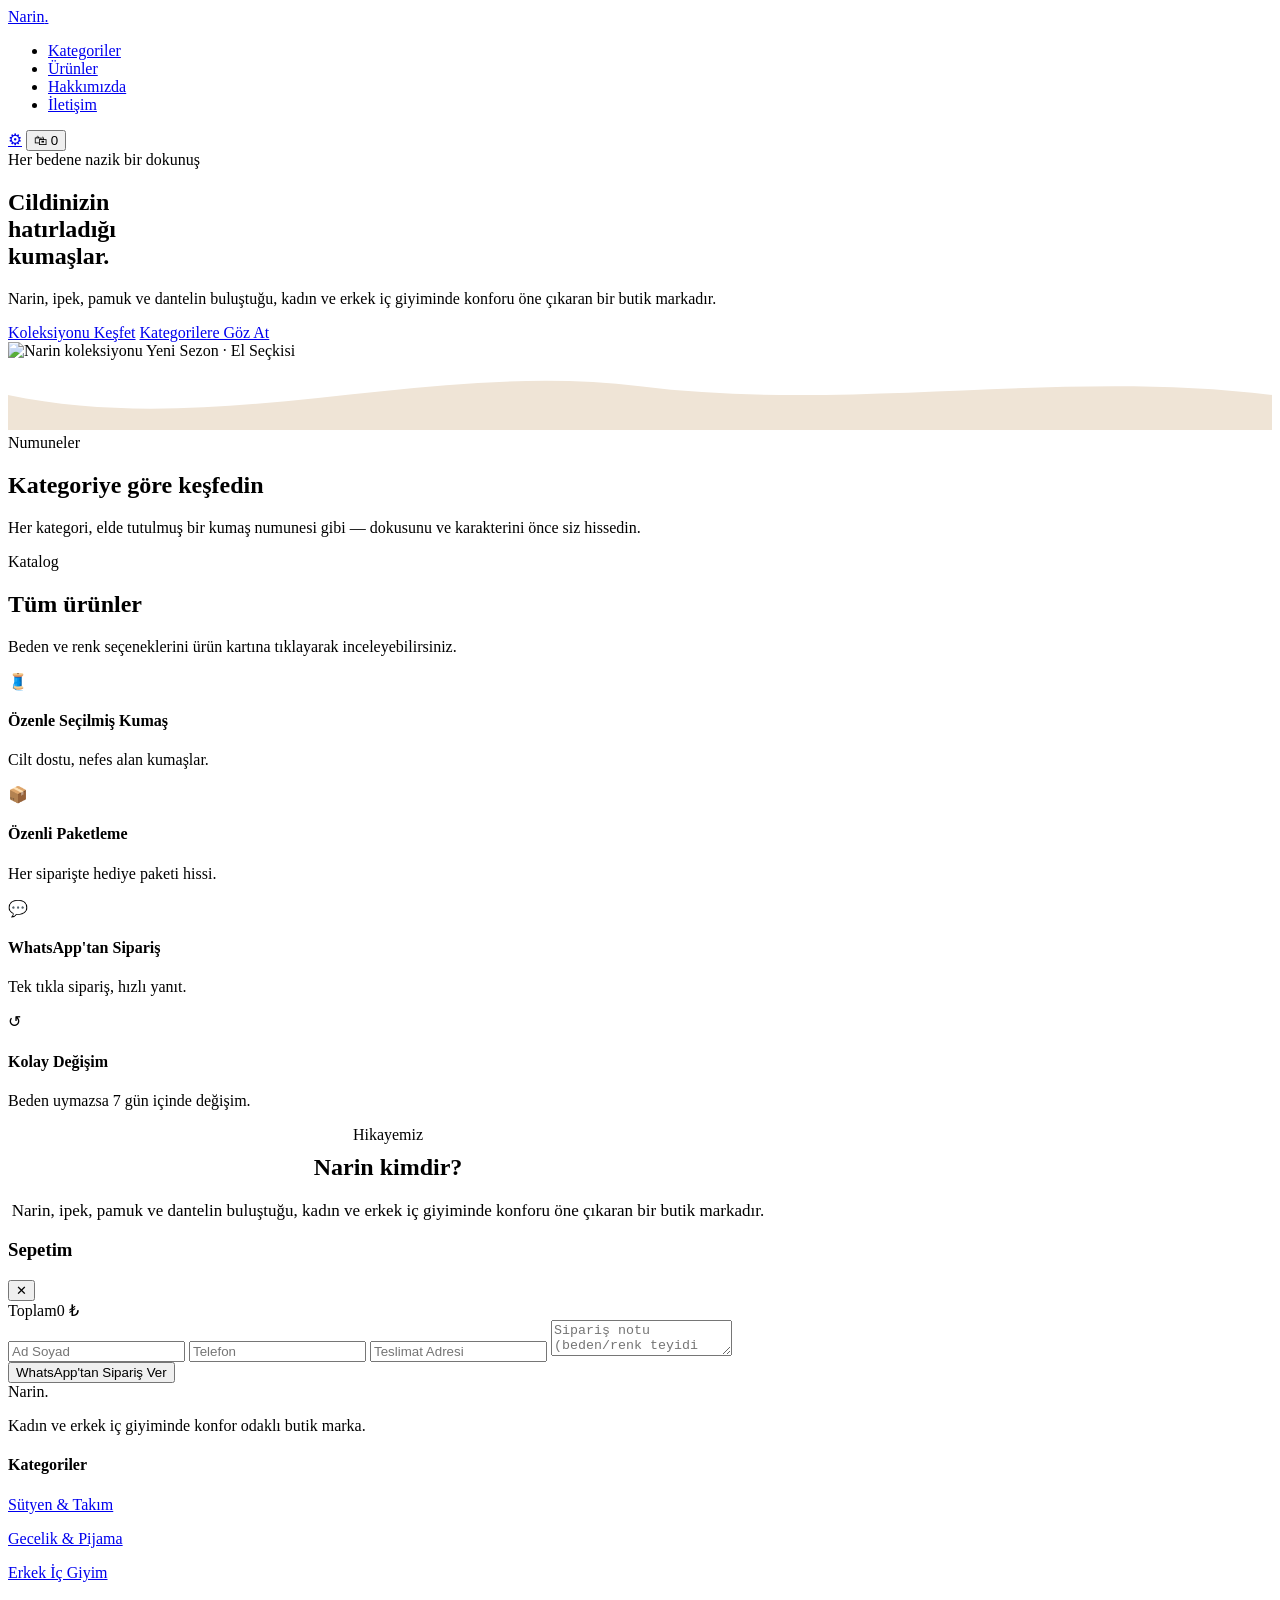
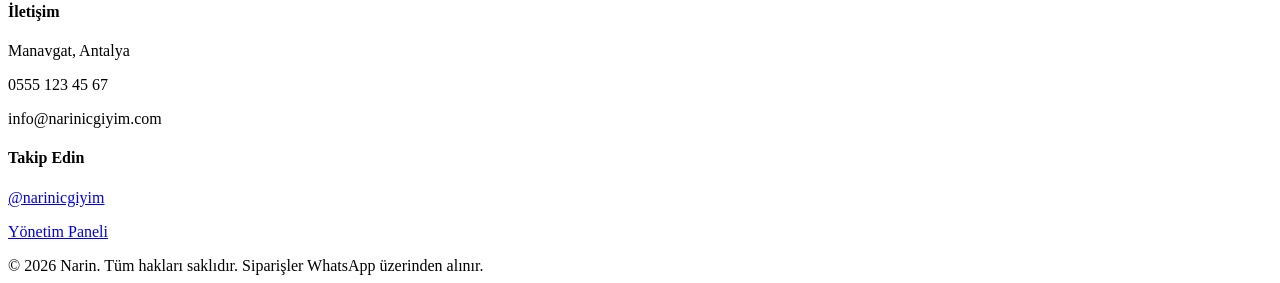
==== index.html @ f70ace19 "Add files via upload" ====
<!DOCTYPE html>
<html lang="tr">
<head>
<meta charset="UTF-8">
<meta name="viewport" content="width=device-width, initial-scale=1.0">
<title>Narin — Her bedene nazik bir dokunuş</title>
<meta name="description" content="Narin İç Giyim — sütyen, külot, gecelik, body, çorap ve erkek iç giyiminde konforu önceleyen butik marka.">
<link rel="preconnect" href="https://fonts.googleapis.com">
<link href="https://fonts.googleapis.com/css2?family=Cormorant+Garamond:wght@500;600;700&family=Jost:wght@400;500;600&display=swap" rel="stylesheet">
<link rel="stylesheet" href="assets/css/style.css">
</head>
<body>

<header class="site-header">
  <div class="inner">
    <a href="#top" class="logo">Narin<span>.</span></a>
    <nav>
      <ul class="nav-links">
        <li><a href="#kategoriler">Kategoriler</a></li>
        <li><a href="#urunler">Ürünler</a></li>
        <li><a href="#hakkimizda">Hakkımızda</a></li>
        <li><a href="#iletisim">İletişim</a></li>
      </ul>
    </nav>
    <div class="header-actions">
      <a class="icon-btn" href="admin.html" title="Yönetim Paneli" aria-label="Yönetim Paneli">⚙</a>
      <button class="icon-btn" onclick="openCart()" aria-label="Sepeti aç">
        🛍 <span class="cart-count">0</span>
      </button>
    </div>
  </div>
</header>

<main id="top">
  <!-- HERO -->
  <section class="hero">
    <div class="inner">
      <div class="hero-copy">
        <span class="eyebrow" data-brand-tagline>Her bedene nazik bir dokunuş</span>
        <h1>Cildinizin<br>hatırladığı<br>kumaşlar.</h1>
        <p data-brand-about>Narin, ipek, pamuk ve dantelin buluştuğu, kadın ve erkek iç giyiminde konforu öne çıkaran bir butik markadır.</p>
        <div class="hero-actions">
          <a href="#urunler" class="btn btn-primary">Koleksiyonu Keşfet</a>
          <a href="#kategoriler" class="btn btn-outline">Kategorilere Göz At</a>
        </div>
      </div>
      <div class="hero-figure">
        <img id="heroImage" src="" alt="Narin koleksiyonu">
        <span class="hero-tag">Yeni Sezon · El Seçkisi</span>
      </div>
    </div>
    <svg class="drape-divider" viewBox="0 0 1440 80" preserveAspectRatio="none">
      <path d="M0,40 C240,90 480,0 720,30 C960,60 1200,10 1440,40 L1440,80 L0,80 Z" fill="#EFE4D6"></path>
    </svg>
  </section>

  <!-- KATEGORİLER -->
  <section class="section" id="kategoriler" style="padding-top:0;">
    <div class="container">
      <div class="section-head">
        <span class="eyebrow">Numuneler</span>
        <h2>Kategoriye göre keşfedin</h2>
        <p>Her kategori, elde tutulmuş bir kumaş numunesi gibi — dokusunu ve karakterini önce siz hissedin.</p>
      </div>
      <div class="swatch-grid" id="categoryGrid"></div>
    </div>
  </section>

  <!-- ÜRÜNLER -->
  <section class="section" id="urunler" style="background:var(--cream-soft);">
    <div class="container">
      <div class="section-head">
        <span class="eyebrow">Katalog</span>
        <h2>Tüm ürünler</h2>
        <p>Beden ve renk seçeneklerini ürün kartına tıklayarak inceleyebilirsiniz.</p>
      </div>
      <div class="filter-bar" id="filterBar"></div>
      <div class="product-grid" id="productGrid"></div>
    </div>
  </section>

  <!-- ÖZELLİKLER -->
  <section class="section">
    <div class="container">
      <div class="feature-strip">
        <div class="feature-item"><div class="ico">🧵</div><h4>Özenle Seçilmiş Kumaş</h4><p>Cilt dostu, nefes alan kumaşlar.</p></div>
        <div class="feature-item"><div class="ico">📦</div><h4>Özenli Paketleme</h4><p>Her siparişte hediye paketi hissi.</p></div>
        <div class="feature-item"><div class="ico">💬</div><h4>WhatsApp'tan Sipariş</h4><p>Tek tıkla sipariş, hızlı yanıt.</p></div>
        <div class="feature-item"><div class="ico">↺</div><h4>Kolay Değişim</h4><p>Beden uymazsa 7 gün içinde değişim.</p></div>
      </div>
    </div>
  </section>

  <!-- HAKKIMIZDA -->
  <section class="section" id="hakkimizda">
    <div class="container" style="max-width:760px; text-align:center;">
      <span class="eyebrow">Hikayemiz</span>
      <h2 style="margin-top:10px;">Narin kimdir?</h2>
      <p style="margin-top:18px; font-size:17px;" data-brand-about>Narin, ipek, pamuk ve dantelin buluştuğu, kadın ve erkek iç giyiminde konforu öne çıkaran bir butik markadır.</p>
    </div>
  </section>
</main>

<!-- ÜRÜN DETAY MODALI -->
<div class="modal-overlay" id="modalOverlay">
  <div class="modal-box" id="modalBox"></div>
</div>

<!-- SEPET ÇEKMECESİ -->
<div class="overlay-dim" id="overlayDim"></div>
<aside class="cart-drawer" id="cartDrawer">
  <div class="cart-header">
    <h3>Sepetim</h3>
    <button class="modal-close" onclick="closeCart()">✕</button>
  </div>
  <div class="cart-items" id="cartItems"></div>
  <div class="cart-footer">
    <div class="cart-total-row"><span>Toplam</span><span id="cartTotal">0 ₺</span></div>
    <div class="checkout-form">
      <input type="text" id="custName" placeholder="Ad Soyad">
      <input type="tel" id="custPhone" placeholder="Telefon">
      <input type="text" id="custAddress" placeholder="Teslimat Adresi">
      <textarea id="custNote" placeholder="Sipariş notu (beden/renk teyidi vb.) — opsiyonel"></textarea>
    </div>
    <button class="btn btn-gold btn-block" onclick="sendOrderToWhatsapp()">WhatsApp'tan Sipariş Ver</button>
  </div>
</aside>

<footer class="site-footer" id="iletisim">
  <div class="container">
    <div class="footer-grid">
      <div>
        <div class="logo" style="color:var(--white); margin-bottom:14px;">Narin<span>.</span></div>
        <p data-brand-about>Kadın ve erkek iç giyiminde konfor odaklı butik marka.</p>
      </div>
      <div>
        <h4>Kategoriler</h4>
        <p><a href="#urunler">Sütyen &amp; Takım</a></p>
        <p><a href="#urunler">Gecelik &amp; Pijama</a></p>
        <p><a href="#urunler">Erkek İç Giyim</a></p>
      </div>
      <div>
        <h4>İletişim</h4>
        <p data-brand-address>Manavgat, Antalya</p>
        <p data-brand-phone>0555 123 45 67</p>
        <p data-brand-email>info@narinicgiyim.com</p>
      </div>
      <div>
        <h4>Takip Edin</h4>
        <p><a href="#" data-brand-instagram>@narinicgiyim</a></p>
        <p><a href="admin.html">Yönetim Paneli</a></p>
      </div>
    </div>
    <div class="footer-bottom">
      <span>© 2026 Narin. Tüm hakları saklıdır.</span>
      <span>Siparişler WhatsApp üzerinden alınır.</span>
    </div>
  </div>
</footer>

<div class="toast" id="toast"></div>

<script src="assets/js/data.js"></script>
<script src="assets/js/app.js"></script>
</body>
</html>
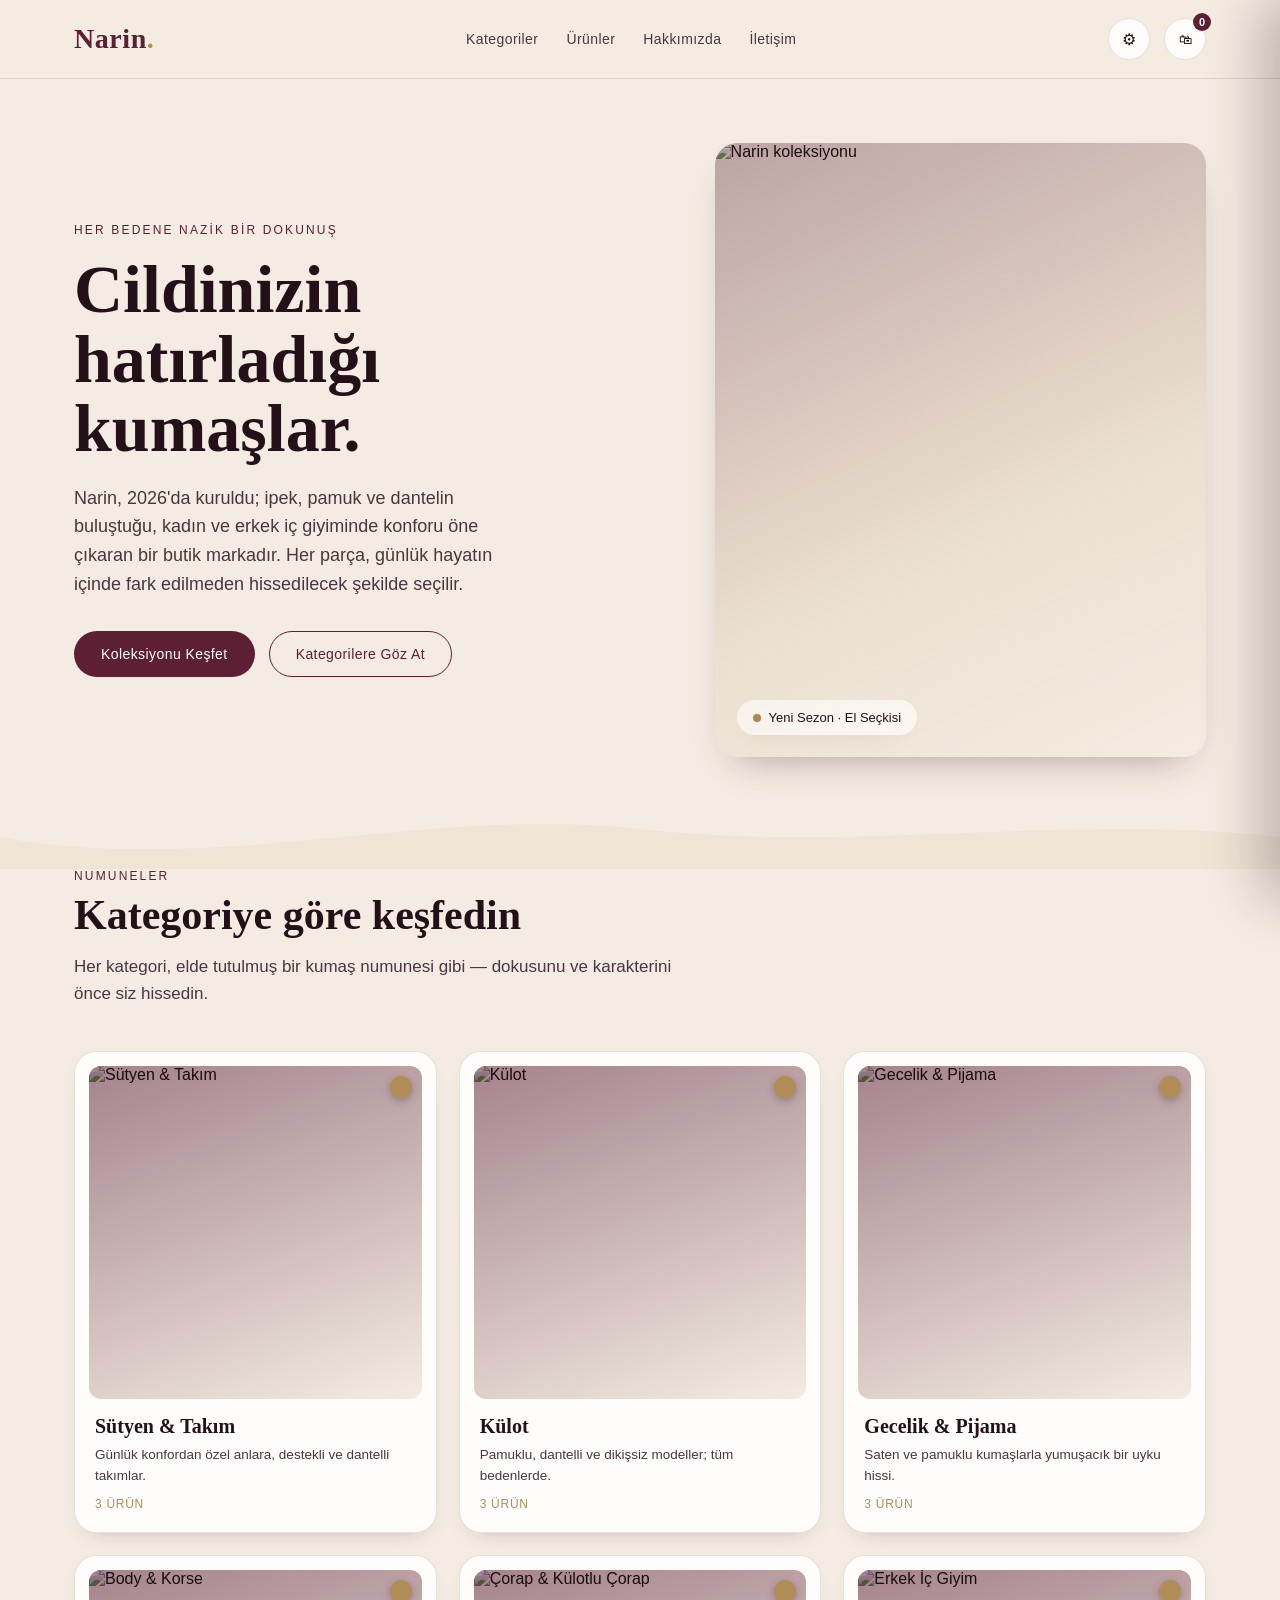
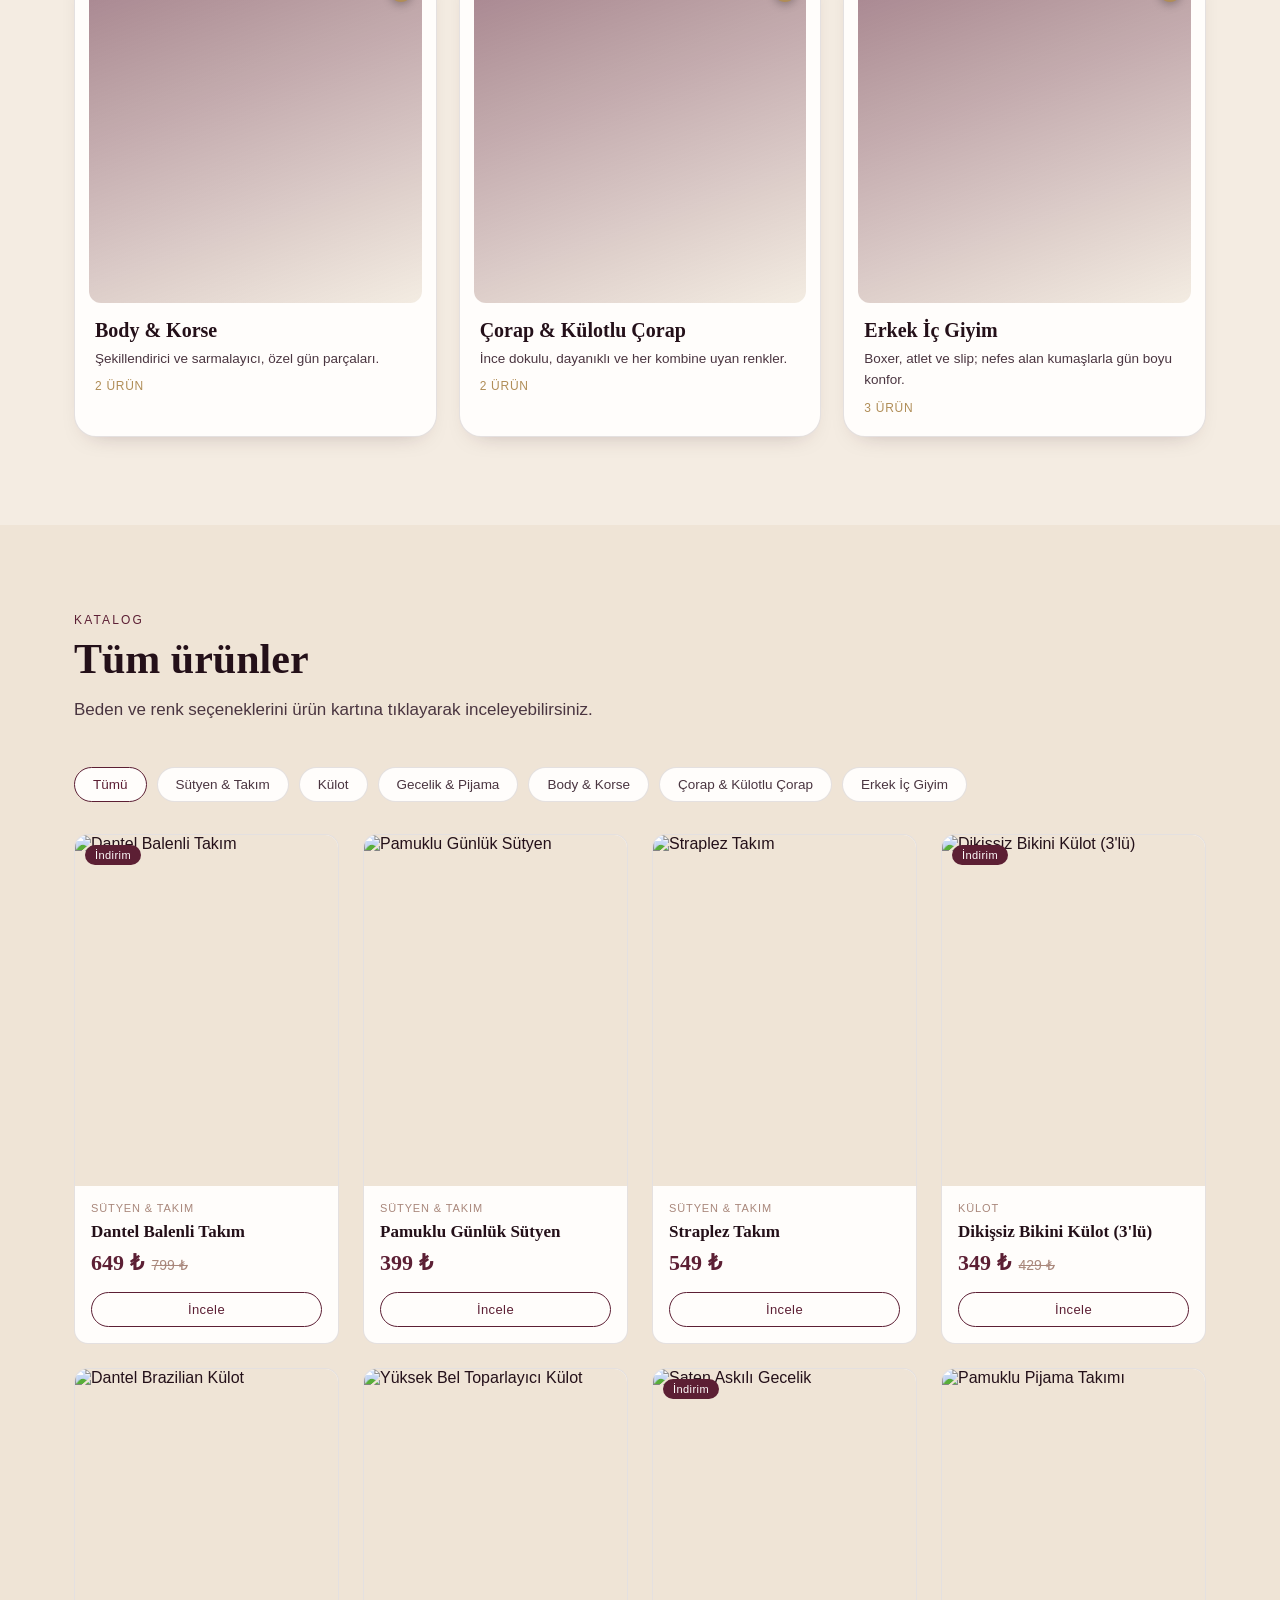
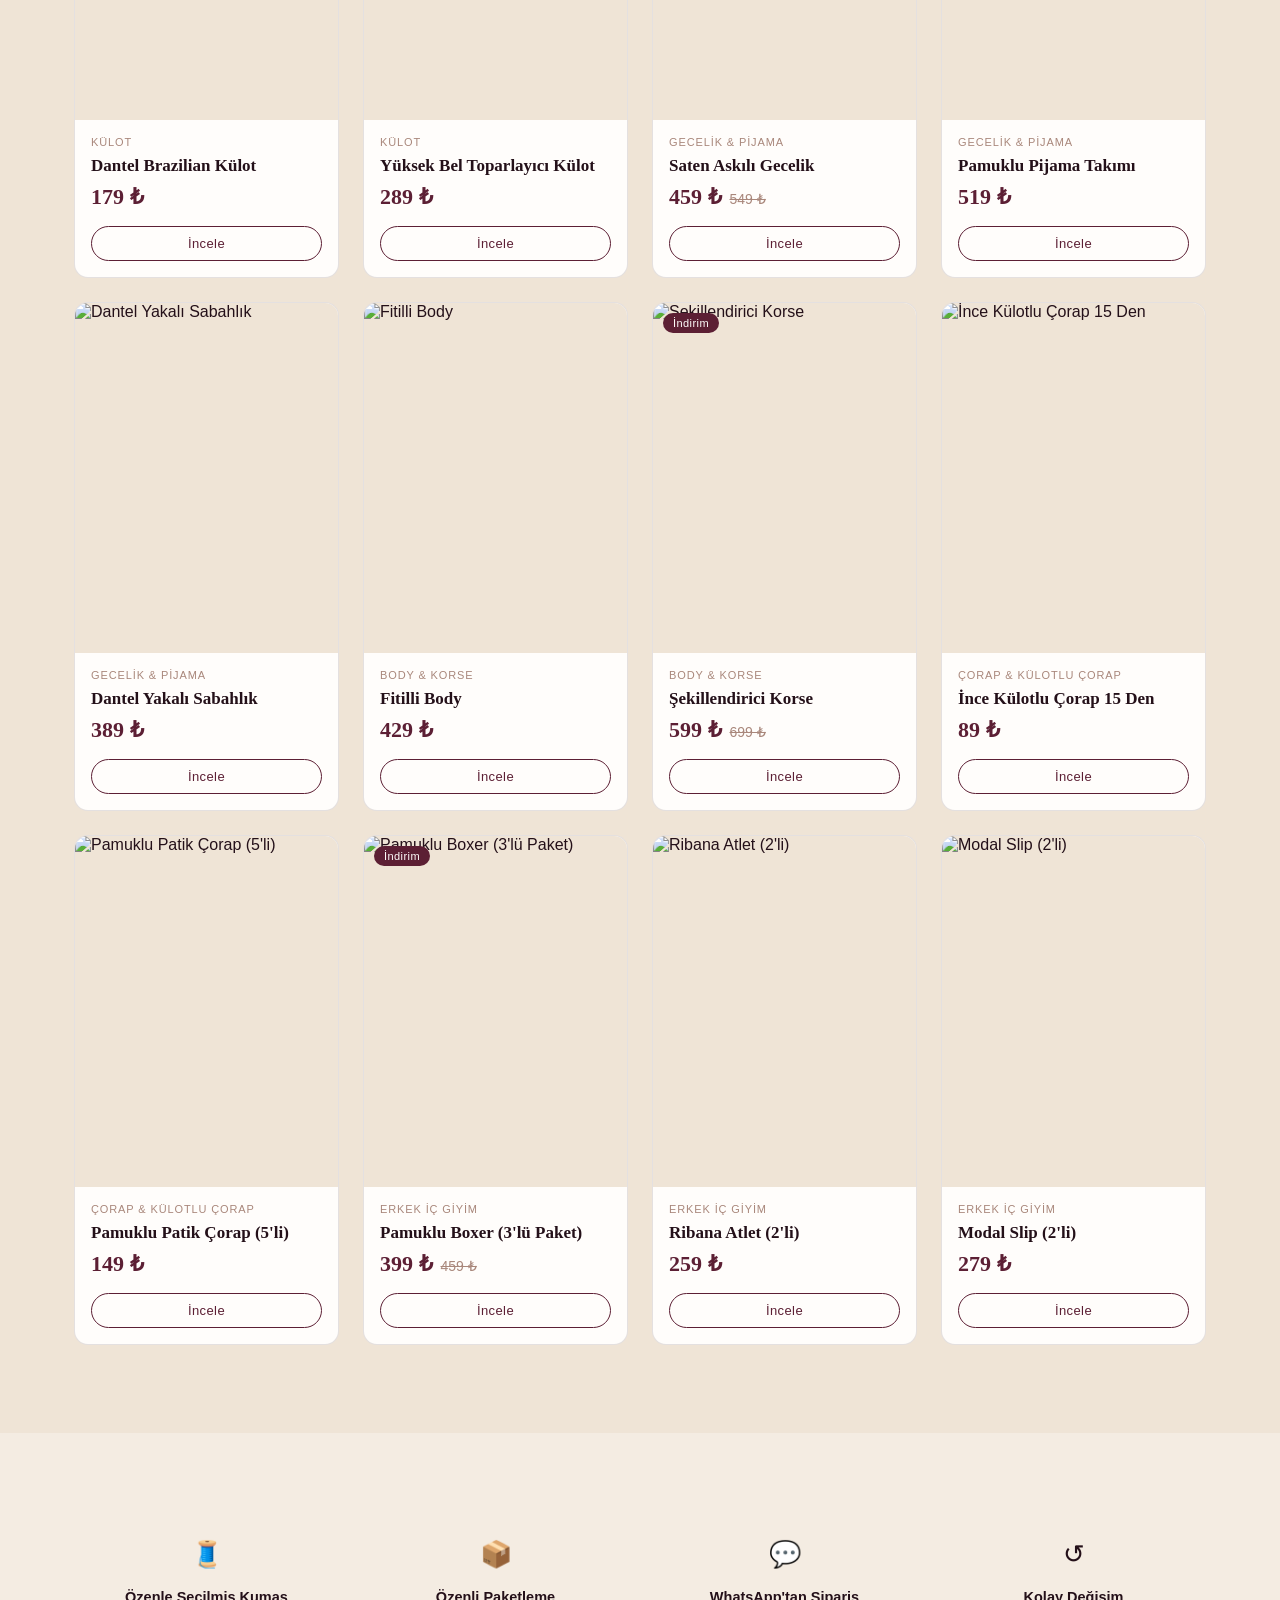
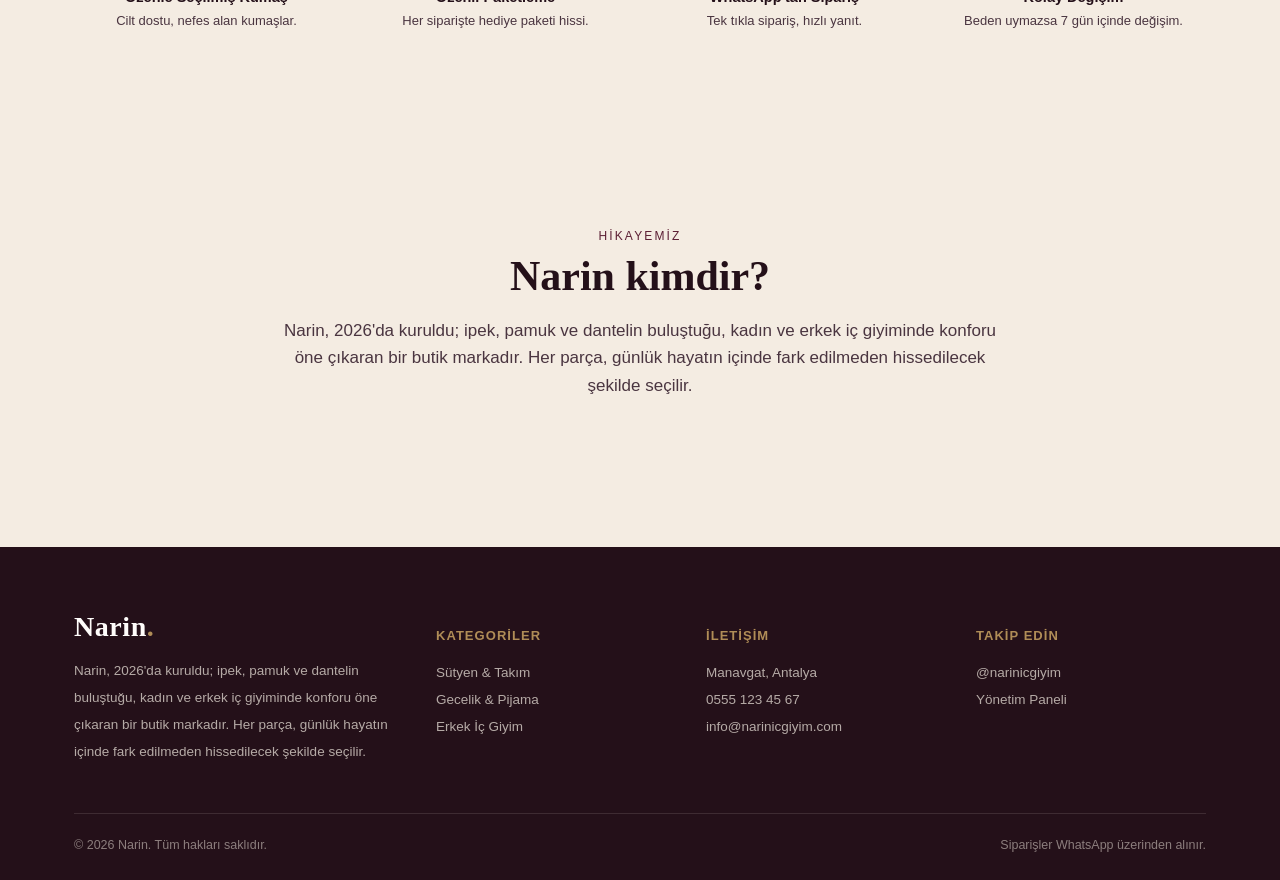
==== commit 1168d0dd: "Add files via upload" ====
--- a/index.html
+++ b/index.html
@@ -7,7 +7,369 @@
 <meta name="description" content="Narin İç Giyim — sütyen, külot, gecelik, body, çorap ve erkek iç giyiminde konforu önceleyen butik marka.">
 <link rel="preconnect" href="https://fonts.googleapis.com">
 <link href="https://fonts.googleapis.com/css2?family=Cormorant+Garamond:wght@500;600;700&family=Jost:wght@400;500;600&display=swap" rel="stylesheet">
-<link rel="stylesheet" href="assets/css/style.css">
+<style>
+/* =========================================================
+   NARİN — Tasarım Sistemi
+   Palet: derin bordo, ekru, dut/mürdüm, mat altın, mürekkep siyahı
+   Tipografi: Cormorant Garamond (başlık) + Jost (gövde/etiket)
+   İmza öğe: "kumaş numunesi" kategori kartları + dalgalı kumaş ayırıcılar
+   ========================================================= */
+
+:root {
+  --wine: #5C1F34;
+  --wine-deep: #3A1322;
+  --plum: #6B3654;
+  --cream: #F4ECE2;
+  --cream-soft: #EFE4D6;
+  --taupe: #A9877B;
+  --gold: #B08D57;
+  --ink: #241019;
+  --ink-soft: #4A3540;
+  --line: rgba(36, 16, 25, 0.12);
+  --white: #FFFDFB;
+
+  --font-display: "Cormorant Garamond", serif;
+  --font-body: "Jost", sans-serif;
+
+  --radius-lg: 22px;
+  --radius-md: 14px;
+  --shadow-soft: 0 18px 40px -22px rgba(58, 19, 34, 0.45);
+  --shadow-card: 0 10px 24px -16px rgba(58, 19, 34, 0.35);
+}
+
+* { box-sizing: border-box; }
+html { scroll-behavior: smooth; }
+body {
+  margin: 0;
+  background: var(--cream);
+  color: var(--ink);
+  font-family: var(--font-body);
+  -webkit-font-smoothing: antialiased;
+}
+img { max-width: 100%; display: block; }
+a { color: inherit; text-decoration: none; }
+button { font-family: inherit; cursor: pointer; }
+::selection { background: var(--gold); color: var(--white); }
+
+@media (prefers-reduced-motion: reduce) {
+  * { animation-duration: 0.001ms !important; transition-duration: 0.001ms !important; }
+}
+
+.eyebrow {
+  font-family: var(--font-body);
+  text-transform: uppercase;
+  letter-spacing: 0.18em;
+  font-size: 12px;
+  color: var(--wine);
+  font-weight: 500;
+}
+h1, h2, h3 { font-family: var(--font-display); font-weight: 600; margin: 0; color: var(--ink); }
+h1 { font-size: clamp(38px, 6vw, 68px); line-height: 1.02; }
+h2 { font-size: clamp(28px, 4vw, 42px); line-height: 1.08; }
+h3 { font-size: 22px; }
+p { line-height: 1.6; color: var(--ink-soft); margin: 0; }
+
+.container { max-width: 1180px; margin: 0 auto; padding: 0 24px; }
+.section { padding: 88px 0; }
+.section-head { max-width: 620px; margin-bottom: 44px; }
+.section-head .eyebrow { display: block; margin-bottom: 10px; }
+.section-head p { margin-top: 14px; font-size: 17px; }
+
+/* ---------- Header ---------- */
+.site-header {
+  position: sticky; top: 0; z-index: 40;
+  background: rgba(244, 236, 226, 0.9);
+  backdrop-filter: blur(10px);
+  border-bottom: 1px solid var(--line);
+}
+.site-header .inner {
+  display: flex; align-items: center; justify-content: space-between;
+  padding: 18px 24px; max-width: 1180px; margin: 0 auto;
+}
+.logo { font-family: var(--font-display); font-size: 28px; font-weight: 700; color: var(--wine); letter-spacing: 0.02em; }
+.logo span { color: var(--gold); }
+.nav-links { display: flex; gap: 28px; list-style: none; margin: 0; padding: 0; }
+.nav-links a { font-size: 14px; letter-spacing: 0.03em; color: var(--ink-soft); transition: color .2s; }
+.nav-links a:hover { color: var(--wine); }
+.header-actions { display: flex; align-items: center; gap: 14px; }
+.icon-btn {
+  border: 1px solid var(--line); background: var(--white); border-radius: 999px;
+  width: 42px; height: 42px; display: flex; align-items: center; justify-content: center;
+  position: relative; transition: border-color .2s, transform .2s;
+}
+.icon-btn:hover { border-color: var(--wine); transform: translateY(-1px); }
+.cart-count {
+  position: absolute; top: -6px; right: -6px; background: var(--wine); color: var(--white);
+  font-size: 11px; min-width: 18px; height: 18px; border-radius: 999px;
+  display: flex; align-items: center; justify-content: center; font-family: var(--font-body); font-weight: 600;
+}
+.menu-toggle { display: none; }
+
+/* ---------- Hero ---------- */
+.hero {
+  position: relative; overflow: hidden;
+  padding: 64px 0 0;
+}
+.hero .inner {
+  max-width: 1180px; margin: 0 auto; padding: 0 24px;
+  display: grid; grid-template-columns: 1.1fr 0.9fr; gap: 40px; align-items: center;
+}
+.hero-copy .eyebrow { margin-bottom: 18px; display:block; }
+.hero-copy p { margin-top: 20px; font-size: 18px; max-width: 460px; }
+.hero-actions { display: flex; gap: 14px; margin-top: 32px; flex-wrap: wrap; }
+.hero-figure {
+  position: relative; border-radius: var(--radius-lg); overflow: hidden;
+  aspect-ratio: 4/5; box-shadow: var(--shadow-soft);
+}
+.hero-figure img {
+  width: 100%; height: 100%; object-fit: cover;
+  filter: grayscale(0.35) sepia(0.18) saturate(1.3);
+}
+.hero-figure::after {
+  content: ""; position: absolute; inset: 0;
+  background: linear-gradient(155deg, rgba(92,31,52,0.35), rgba(176,141,87,0.12) 60%, transparent);
+  mix-blend-mode: multiply;
+}
+.hero-tag {
+  position: absolute; left: 22px; bottom: 22px; background: var(--white);
+  padding: 10px 16px; border-radius: 999px; font-size: 13px; box-shadow: var(--shadow-card);
+  display: flex; align-items: center; gap: 8px;
+}
+.hero-tag::before { content: ""; width: 8px; height: 8px; border-radius: 50%; background: var(--gold); display: inline-block; }
+
+.drape-divider { width: 100%; height: 64px; display: block; margin-top: 48px; }
+
+/* ---------- Buttons ---------- */
+.btn {
+  display: inline-flex; align-items: center; justify-content: center; gap: 8px;
+  padding: 14px 26px; border-radius: 999px; font-size: 14px; letter-spacing: 0.03em;
+  border: 1px solid transparent; transition: transform .18s ease, box-shadow .18s ease, background .18s ease;
+  font-weight: 500;
+}
+.btn-primary { background: var(--wine); color: var(--white); }
+.btn-primary:hover { background: var(--wine-deep); transform: translateY(-1px); box-shadow: var(--shadow-card); }
+.btn-outline { background: transparent; border-color: var(--wine); color: var(--wine); }
+.btn-outline:hover { background: var(--wine); color: var(--white); }
+.btn-gold { background: var(--gold); color: var(--white); }
+.btn-gold:hover { background: #977540; }
+.btn-block { width: 100%; }
+.btn[disabled] { opacity: 0.5; cursor: not-allowed; }
+.btn-sm { padding: 9px 16px; font-size: 13px; }
+
+/* ---------- Kategori "kumaş numunesi" kartları ---------- */
+.swatch-grid {
+  display: grid; grid-template-columns: repeat(3, 1fr); gap: 22px;
+}
+.swatch-card {
+  position: relative; background: var(--white); border-radius: var(--radius-lg);
+  padding: 14px; box-shadow: var(--shadow-card); transition: transform .25s ease, box-shadow .25s ease;
+  border: 1px solid var(--line);
+}
+.swatch-card:hover { transform: translateY(-6px) rotate(-0.4deg); box-shadow: var(--shadow-soft); }
+.swatch-thumb {
+  aspect-ratio: 1/1; border-radius: 12px; overflow: hidden; position: relative;
+}
+.swatch-thumb img { width: 100%; height: 100%; object-fit: cover; filter: grayscale(0.4) sepia(0.15); }
+.swatch-thumb::after {
+  content: ""; position: absolute; inset: 0;
+  background: linear-gradient(160deg, rgba(92,31,52,0.55), rgba(176,141,87,0.15));
+  mix-blend-mode: multiply;
+}
+.swatch-pin { position: absolute; top: 10px; right: 10px; width: 22px; height: 22px; border-radius: 50%; background: var(--gold); box-shadow: 0 3px 8px rgba(0,0,0,0.25); z-index: 2; }
+.swatch-body { padding: 16px 6px 6px; }
+.swatch-body h3 { font-size: 20px; margin-bottom: 6px; }
+.swatch-body p { font-size: 13.5px; }
+.swatch-count { display: inline-block; margin-top: 10px; font-size: 12px; color: var(--gold); letter-spacing: 0.06em; text-transform: uppercase; }
+
+/* ---------- Ürün kartları ---------- */
+.filter-bar {
+  display: flex; gap: 10px; flex-wrap: wrap; margin-bottom: 32px;
+}
+.chip {
+  padding: 9px 18px; border-radius: 999px; border: 1px solid var(--line);
+  background: var(--white); font-size: 13.5px; color: var(--ink-soft); transition: all .18s;
+}
+.chip.active, .chip:hover { border-color: var(--wine); color: var(--wine); }
+
+.product-grid { display: grid; grid-template-columns: repeat(4, 1fr); gap: 24px; }
+.product-card {
+  background: var(--white); border-radius: var(--radius-md); overflow: hidden;
+  border: 1px solid var(--line); transition: box-shadow .2s, transform .2s;
+  display: flex; flex-direction: column;
+}
+.product-card:hover { box-shadow: var(--shadow-card); transform: translateY(-3px); }
+.product-thumb { position: relative; aspect-ratio: 3/4; overflow: hidden; background: var(--cream-soft); }
+.product-thumb img { width: 100%; height: 100%; object-fit: cover; transition: transform .5s ease; }
+.product-card:hover .product-thumb img { transform: scale(1.05); }
+.badge-sale {
+  position: absolute; top: 10px; left: 10px; background: var(--wine); color: var(--white);
+  font-size: 11px; padding: 4px 10px; border-radius: 999px; letter-spacing: 0.04em;
+}
+.badge-stock { position: absolute; top: 10px; right: 10px; background: var(--ink); color: var(--white); font-size: 11px; padding: 4px 10px; border-radius: 999px; }
+.product-info { padding: 16px; display: flex; flex-direction: column; gap: 8px; flex: 1; }
+.product-cat { font-size: 11px; text-transform: uppercase; letter-spacing: 0.08em; color: var(--taupe); }
+.product-info h3 { font-size: 17px; }
+.price-row { display: flex; align-items: baseline; gap: 8px; margin-top: auto; }
+.price { font-family: var(--font-display); font-size: 22px; font-weight: 700; color: var(--wine); }
+.price-old { font-size: 14px; color: var(--taupe); text-decoration: line-through; }
+.product-actions { margin-top: 8px; }
+
+/* ---------- Ürün detay modalı ---------- */
+.modal-overlay {
+  position: fixed; inset: 0; background: rgba(36,16,25,0.55); z-index: 90;
+  display: flex; align-items: center; justify-content: center; padding: 20px;
+  opacity: 0; pointer-events: none; transition: opacity .22s ease;
+}
+.modal-overlay.open { opacity: 1; pointer-events: auto; }
+.modal-box {
+  background: var(--white); border-radius: var(--radius-lg); max-width: 880px; width: 100%;
+  max-height: 88vh; overflow: auto; display: grid; grid-template-columns: 1fr 1fr;
+  transform: translateY(14px); transition: transform .22s ease;
+}
+.modal-overlay.open .modal-box { transform: translateY(0); }
+.modal-img { aspect-ratio: 3/4; overflow: hidden; }
+.modal-img img { width: 100%; height: 100%; object-fit: cover; }
+.modal-content { padding: 32px; position: relative; }
+.modal-close {
+  position: absolute; top: 16px; right: 16px; width: 34px; height: 34px; border-radius: 50%;
+  border: 1px solid var(--line); background: var(--white); display: flex; align-items: center; justify-content: center;
+}
+.option-group { margin-top: 18px; }
+.option-label { font-size: 12px; text-transform: uppercase; letter-spacing: 0.08em; color: var(--taupe); margin-bottom: 8px; display: block; }
+.option-pills { display: flex; gap: 8px; flex-wrap: wrap; }
+.pill {
+  padding: 7px 14px; border-radius: 999px; border: 1px solid var(--line); background: var(--white);
+  font-size: 13px; transition: all .15s;
+}
+.pill.active { background: var(--wine); border-color: var(--wine); color: var(--white); }
+.qty-row { display: flex; align-items: center; gap: 12px; margin-top: 20px; }
+.qty-control { display: flex; align-items: center; border: 1px solid var(--line); border-radius: 999px; overflow: hidden; }
+.qty-control button { background: var(--cream-soft); border: none; width: 34px; height: 34px; font-size: 16px; }
+.qty-control span { width: 34px; text-align: center; font-size: 14px; }
+
+/* ---------- Sepet çekmecesi ---------- */
+.cart-drawer {
+  position: fixed; top: 0; right: 0; height: 100vh; width: 420px; max-width: 92vw;
+  background: var(--white); z-index: 95; transform: translateX(100%); transition: transform .3s ease;
+  display: flex; flex-direction: column; box-shadow: -20px 0 50px rgba(36,16,25,0.25);
+}
+.cart-drawer.open { transform: translateX(0); }
+.cart-header { padding: 22px 24px; border-bottom: 1px solid var(--line); display: flex; justify-content: space-between; align-items: center; }
+.cart-items { flex: 1; overflow-y: auto; padding: 12px 24px; }
+.cart-item { display: flex; gap: 12px; padding: 14px 0; border-bottom: 1px solid var(--line); }
+.cart-item img { width: 68px; height: 84px; object-fit: cover; border-radius: 8px; }
+.cart-item-info { flex: 1; }
+.cart-item-info h4 { font-size: 14.5px; font-family: var(--font-body); font-weight: 600; margin: 0 0 4px; }
+.cart-item-meta { font-size: 12px; color: var(--taupe); }
+.cart-item-row { display: flex; justify-content: space-between; align-items: center; margin-top: 8px; }
+.cart-remove { font-size: 12px; color: var(--wine); text-decoration: underline; background: none; border: none; padding: 0; }
+.cart-empty { padding: 60px 20px; text-align: center; color: var(--taupe); }
+.cart-footer { padding: 20px 24px 26px; border-top: 1px solid var(--line); background: var(--cream-soft); }
+.cart-total-row { display: flex; justify-content: space-between; font-family: var(--font-display); font-size: 20px; font-weight: 700; margin-bottom: 14px; }
+.checkout-form { display: grid; gap: 10px; margin-bottom: 14px; }
+.checkout-form input, .checkout-form textarea {
+  width: 100%; padding: 11px 14px; border-radius: 10px; border: 1px solid var(--line); font-family: inherit; font-size: 13.5px; background: var(--white);
+}
+.checkout-form textarea { resize: vertical; min-height: 60px; }
+.overlay-dim {
+  position: fixed; inset: 0; background: rgba(36,16,25,0.4); z-index: 85;
+  opacity: 0; pointer-events: none; transition: opacity .25s;
+}
+.overlay-dim.open { opacity: 1; pointer-events: auto; }
+
+/* ---------- Bilgi şeridi / özellikler ---------- */
+.feature-strip { display: grid; grid-template-columns: repeat(4, 1fr); gap: 24px; }
+.feature-item { text-align: center; padding: 18px; }
+.feature-item .ico { font-size: 26px; margin-bottom: 10px; }
+.feature-item h4 { font-family: var(--font-body); font-size: 14.5px; font-weight: 600; margin-bottom: 6px; }
+.feature-item p { font-size: 13px; }
+
+/* ---------- Footer ---------- */
+.site-footer { background: var(--ink); color: var(--cream-soft); padding: 64px 0 28px; margin-top: 60px; }
+.footer-grid { display: grid; grid-template-columns: 1.4fr 1fr 1fr 1fr; gap: 40px; }
+.footer-grid h4 { font-family: var(--font-body); font-size: 13px; letter-spacing: 0.08em; text-transform: uppercase; margin-bottom: 16px; color: var(--gold); }
+.footer-grid p, .footer-grid a { font-size: 13.5px; color: rgba(244,236,226,0.7); line-height: 2; }
+.footer-grid a:hover { color: var(--white); }
+.footer-bottom { margin-top: 48px; padding-top: 24px; border-top: 1px solid rgba(244,236,226,0.12); font-size: 12.5px; color: rgba(244,236,226,0.5); display: flex; justify-content: space-between; flex-wrap: wrap; gap: 10px; }
+
+/* ---------- Toast ---------- */
+.toast {
+  position: fixed; bottom: 26px; left: 50%; transform: translateX(-50%) translateY(20px);
+  background: var(--ink); color: var(--white); padding: 14px 22px; border-radius: 999px;
+  font-size: 13.5px; z-index: 120; opacity: 0; pointer-events: none; transition: all .25s ease;
+  display: flex; align-items: center; gap: 8px;
+}
+.toast.show { opacity: 1; transform: translateX(-50%) translateY(0); }
+
+/* ---------- Admin ortak ---------- */
+.admin-body { background: var(--cream-soft); min-height: 100vh; }
+.admin-shell { display: grid; grid-template-columns: 240px 1fr; min-height: 100vh; }
+.admin-sidebar { background: var(--ink); color: var(--cream-soft); padding: 28px 20px; }
+.admin-sidebar .logo { color: var(--white); margin-bottom: 30px; display: block; }
+.admin-sidebar .logo span { color: var(--gold); }
+.admin-nav { list-style: none; padding: 0; margin: 0; display: flex; flex-direction: column; gap: 4px; }
+.admin-nav button {
+  width: 100%; text-align: left; background: none; border: none; color: rgba(244,236,226,0.75);
+  padding: 11px 14px; border-radius: 10px; font-size: 14px; transition: all .15s;
+}
+.admin-nav button:hover { background: rgba(255,255,255,0.06); color: var(--white); }
+.admin-nav button.active { background: var(--wine); color: var(--white); }
+.admin-main { padding: 34px 40px; }
+.admin-topbar { display: flex; justify-content: space-between; align-items: center; margin-bottom: 28px; }
+.admin-card { background: var(--white); border-radius: var(--radius-md); padding: 24px; box-shadow: var(--shadow-card); border: 1px solid var(--line); }
+.admin-grid { display: grid; grid-template-columns: repeat(4, 1fr); gap: 18px; margin-bottom: 30px; }
+.stat-card { background: var(--white); border-radius: var(--radius-md); padding: 20px; border: 1px solid var(--line); }
+.stat-card .n { font-family: var(--font-display); font-size: 32px; font-weight: 700; color: var(--wine); }
+.stat-card .l { font-size: 12.5px; color: var(--taupe); text-transform: uppercase; letter-spacing: 0.06em; }
+.data-table { width: 100%; border-collapse: collapse; }
+.data-table th { text-align: left; font-size: 12px; text-transform: uppercase; letter-spacing: 0.05em; color: var(--taupe); padding: 10px 12px; border-bottom: 1px solid var(--line); }
+.data-table td { padding: 12px; border-bottom: 1px solid var(--line); font-size: 14px; vertical-align: middle; }
+.data-table img { width: 44px; height: 56px; object-fit: cover; border-radius: 6px; }
+.table-actions { display: flex; gap: 8px; }
+.link-btn { background: none; border: none; font-size: 13px; color: var(--wine); text-decoration: underline; padding: 0; }
+.link-btn.danger { color: #A02525; }
+.form-grid { display: grid; grid-template-columns: 1fr 1fr; gap: 16px; }
+.form-field { display: flex; flex-direction: column; gap: 6px; margin-bottom: 4px; }
+.form-field label { font-size: 12.5px; color: var(--ink-soft); font-weight: 500; }
+.form-field input, .form-field select, .form-field textarea {
+  padding: 10px 12px; border-radius: 8px; border: 1px solid var(--line); font-family: inherit; font-size: 14px;
+}
+.form-field textarea { resize: vertical; min-height: 70px; }
+.form-span-2 { grid-column: span 2; }
+.login-screen { min-height: 100vh; display: flex; align-items: center; justify-content: center; background: var(--wine-deep); }
+.login-card { background: var(--white); border-radius: var(--radius-lg); padding: 44px; width: 380px; box-shadow: var(--shadow-soft); text-align: center; }
+.login-card h1 { font-size: 30px; margin-bottom: 6px; }
+.login-card p { margin-bottom: 24px; }
+.pill-badge { display: inline-block; padding: 4px 10px; border-radius: 999px; font-size: 11px; }
+.pill-badge.ok { background: #E4F0E4; color: #2C6B2C; }
+.pill-badge.low { background: #FBEAD8; color: #A0611E; }
+.pill-badge.out { background: #F8E1E1; color: #A02525; }
+.export-box textarea { width: 100%; min-height: 260px; font-family: monospace; font-size: 12px; border-radius: 10px; border: 1px solid var(--line); padding: 14px; }
+.notice-banner { background: #FBEAD8; border: 1px solid #E7C79B; color: #7A4B1B; padding: 14px 18px; border-radius: 12px; font-size: 13.5px; margin-bottom: 24px; line-height: 1.6; }
+
+/* ---------- Responsive ---------- */
+@media (max-width: 1020px) {
+  .product-grid { grid-template-columns: repeat(3, 1fr); }
+  .swatch-grid { grid-template-columns: repeat(2, 1fr); }
+  .admin-grid { grid-template-columns: repeat(2, 1fr); }
+  .footer-grid { grid-template-columns: 1fr 1fr; }
+}
+@media (max-width: 760px) {
+  .hero .inner { grid-template-columns: 1fr; }
+  .nav-links, .admin-sidebar { display: none; }
+  .product-grid { grid-template-columns: repeat(2, 1fr); }
+  .swatch-grid { grid-template-columns: 1fr 1fr; }
+  .modal-box { grid-template-columns: 1fr; }
+  .modal-img { aspect-ratio: 4/3; }
+  .admin-shell { grid-template-columns: 1fr; }
+  .form-grid { grid-template-columns: 1fr; }
+  .form-span-2 { grid-column: span 1; }
+  .feature-strip { grid-template-columns: 1fr 1fr; }
+  .footer-grid { grid-template-columns: 1fr; }
+  .cart-drawer { width: 100vw; }
+}
+
+</style>
 </head>
 <body>
 
@@ -160,7 +522,476 @@
 
 <div class="toast" id="toast"></div>
 
-<script src="assets/js/data.js"></script>
-<script src="assets/js/app.js"></script>
+<script>
+/* =========================================================
+   NARİN — Veri Katmanı
+   Bu dosya sitenin "kalıcı" varsayılan verisidir (kategoriler,
+   ürünler, marka ayarları). Admin panelinden yapılan değişiklikler
+   tarayıcının localStorage'ına yazılır ve SADECE o tarayıcıda görünür.
+   Değişiklikleri tüm ziyaretçiler için KALICI yapmak için:
+   Admin Paneli → "Kodu Dışa Aktar" → çıkan kodu bu dosyadaki
+   NARIN_SEED nesnesiyle değiştirip GitHub'a push edin.
+   ========================================================= */
+
+const NARIN_SEED = {
+  brand: {
+    name: "Narin",
+    tagline: "Her bedene nazik bir dokunuş",
+    about:
+      "Narin, 2026'da kuruldu; ipek, pamuk ve dantelin buluştuğu, kadın ve erkek iç giyiminde konforu öne çıkaran bir butik markadır. Her parça, günlük hayatın içinde fark edilmeden hissedilecek şekilde seçilir.",
+    whatsappNumber: "905551234567",
+    instagram: "narinicgiyim",
+    address: "Manavgat, Antalya",
+    phone: "0555 123 45 67",
+    email: "info@narinicgiyim.com",
+    heroImage: "https://picsum.photos/seed/narin-hero/1600/1000"
+  },
+
+  categories: [
+    {
+      id: "sutyen-takim",
+      name: "Sütyen & Takım",
+      description: "Günlük konfordan özel anlara, destekli ve dantelli takımlar.",
+      swatch: "https://picsum.photos/seed/narin-cat-1/500/500"
+    },
+    {
+      id: "kulot",
+      name: "Külot",
+      description: "Pamuklu, dantelli ve dikişsiz modeller; tüm bedenlerde.",
+      swatch: "https://picsum.photos/seed/narin-cat-2/500/500"
+    },
+    {
+      id: "gecelik-pijama",
+      name: "Gecelik & Pijama",
+      description: "Saten ve pamuklu kumaşlarla yumuşacık bir uyku hissi.",
+      swatch: "https://picsum.photos/seed/narin-cat-3/500/500"
+    },
+    {
+      id: "body-korse",
+      name: "Body & Korse",
+      description: "Şekillendirici ve sarmalayıcı, özel gün parçaları.",
+      swatch: "https://picsum.photos/seed/narin-cat-4/500/500"
+    },
+    {
+      id: "corap",
+      name: "Çorap & Külotlu Çorap",
+      description: "İnce dokulu, dayanıklı ve her kombine uyan renkler.",
+      swatch: "https://picsum.photos/seed/narin-cat-5/500/500"
+    },
+    {
+      id: "erkek",
+      name: "Erkek İç Giyim",
+      description: "Boxer, atlet ve slip; nefes alan kumaşlarla gün boyu konfor.",
+      swatch: "https://picsum.photos/seed/narin-cat-6/500/500"
+    }
+  ],
+
+  products: [
+    // Sütyen & Takım
+    { id: "p001", categoryId: "sutyen-takim", name: "Dantel Balenli Takım", price: 649, oldPrice: 799, sizes: ["75B","80B","80C","85C"], colors: ["Siyah","Bordo"], stock: 18, description: "İnce dantel dokulu, hafif destekli balen sütyen ve uyumlu külot takımı.", image: "https://picsum.photos/seed/narin-p1/700/900", featured: true },
+    { id: "p002", categoryId: "sutyen-takim", name: "Pamuklu Günlük Sütyen", price: 399, oldPrice: null, sizes: ["75B","80B","85B","90C"], colors: ["Ten","Beyaz","Siyah"], stock: 32, description: "Dikişsiz kalıp, yumuşak pamuklu kumaş, tüm gün rahat kullanım.", image: "https://picsum.photos/seed/narin-p2/700/900", featured: false },
+    { id: "p003", categoryId: "sutyen-takim", name: "Straplez Takım", price: 549, oldPrice: null, sizes: ["80B","85B","90C"], colors: ["Ten"], stock: 12, description: "Kayık yaka ve askısız kıyafetlerle uyumlu, kaymaz silikonlu.", image: "https://picsum.photos/seed/narin-p3/700/900", featured: false },
+
+    // Külot
+    { id: "p004", categoryId: "kulot", name: "Dikişsiz Bikini Külot (3'lü)", price: 349, oldPrice: 429, sizes: ["S","M","L","XL"], colors: ["Karışık"], stock: 40, description: "Lazer kesim, iz yapmayan, nefes alan mikrofiber kumaş.", image: "https://picsum.photos/seed/narin-p4/700/900", featured: true },
+    { id: "p005", categoryId: "kulot", name: "Dantel Brazilian Külot", price: 179, oldPrice: null, sizes: ["S","M","L"], colors: ["Siyah","Ekru"], stock: 25, description: "Yanları dantel detaylı, yumuşak pamuklu iç yüzey.", image: "https://picsum.photos/seed/narin-p5/700/900", featured: false },
+    { id: "p006", categoryId: "kulot", name: "Yüksek Bel Toparlayıcı Külot", price: 289, oldPrice: null, sizes: ["M","L","XL","XXL"], colors: ["Ten","Siyah"], stock: 20, description: "Hafif toparlayıcı doku, göbek üzerinden yüksek kesim.", image: "https://picsum.photos/seed/narin-p6/700/900", featured: false },
+
+    // Gecelik & Pijama
+    { id: "p007", categoryId: "gecelik-pijama", name: "Saten Askılı Gecelik", price: 459, oldPrice: 549, sizes: ["S","M","L"], colors: ["Bordo","Zümrüt","Siyah"], stock: 15, description: "Kayan dökümlü saten kumaş, ince askı detayı.", image: "https://picsum.photos/seed/narin-p7/700/900", featured: true },
+    { id: "p008", categoryId: "gecelik-pijama", name: "Pamuklu Pijama Takımı", price: 519, oldPrice: null, sizes: ["S","M","L","XL"], colors: ["Lila","Gri"], stock: 22, description: "Uzun kollu üst ve pantolon, %100 pamuklu.", image: "https://picsum.photos/seed/narin-p8/700/900", featured: false },
+    { id: "p009", categoryId: "gecelik-pijama", name: "Dantel Yakalı Sabahlık", price: 389, oldPrice: null, sizes: ["S/M","L/XL"], colors: ["Krem"], stock: 10, description: "Kuşaklı, dantel yaka detaylı, hafif kumaş.", image: "https://picsum.photos/seed/narin-p9/700/900", featured: false },
+
+    // Body & Korse
+    { id: "p010", categoryId: "body-korse", name: "Fitilli Body", price: 429, oldPrice: null, sizes: ["S","M","L"], colors: ["Siyah","Beyaz"], stock: 14, description: "Vücut hatlarını saran, çıtçıtlı alt kapama.", image: "https://picsum.photos/seed/narin-p10/700/900", featured: false },
+    { id: "p011", categoryId: "body-korse", name: "Şekillendirici Korse", price: 599, oldPrice: 699, sizes: ["M","L","XL"], colors: ["Ten"], stock: 9, description: "Kanca kapamalı, orta seviye sıkılık, özel gün altı için ideal.", image: "https://picsum.photos/seed/narin-p11/700/900", featured: true },
+
+    // Çorap
+    { id: "p012", categoryId: "corap", name: "İnce Külotlu Çorap 15 Den", price: 89, oldPrice: null, sizes: ["S/M","L/XL"], colors: ["Ten","Siyah"], stock: 60, description: "Şeffaf doku, günlük ve şık kombinler için.", image: "https://picsum.photos/seed/narin-p12/700/900", featured: false },
+    { id: "p013", categoryId: "corap", name: "Pamuklu Patik Çorap (5'li)", price: 149, oldPrice: null, sizes: ["36-40","40-44"], colors: ["Karışık"], stock: 45, description: "Görünmez model, terletmeyen pamuklu karışım.", image: "https://picsum.photos/seed/narin-p13/700/900", featured: false },
+
+    // Erkek
+    { id: "p014", categoryId: "erkek", name: "Pamuklu Boxer (3'lü Paket)", price: 399, oldPrice: 459, sizes: ["M","L","XL","XXL"], colors: ["Karışık"], stock: 30, description: "Likralı pamuk, rahat kesim, nefes alan kumaş.", image: "https://picsum.photos/seed/narin-p14/700/900", featured: true },
+    { id: "p015", categoryId: "erkek", name: "Ribana Atlet (2'li)", price: 259, oldPrice: null, sizes: ["M","L","XL"], colors: ["Beyaz","Siyah"], stock: 28, description: "Esnek ribana kumaş, günlük kullanım için ideal.", image: "https://picsum.photos/seed/narin-p15/700/900", featured: false },
+    { id: "p016", categoryId: "erkek", name: "Modal Slip (2'li)", price: 279, oldPrice: null, sizes: ["S","M","L"], colors: ["Lacivert","Gri"], stock: 20, description: "Yumuşak modal kumaş, dikişsiz bacak ucu.", image: "https://picsum.photos/seed/narin-p16/700/900", featured: false }
+  ]
+};
+
+/* ---------- Depolama yardımcıları ---------- */
+const NarinStore = {
+  KEYS: { products: "narin_products", categories: "narin_categories", brand: "narin_brand", cart: "narin_cart" },
+
+  _read(key, fallback) {
+    try {
+      const raw = localStorage.getItem(key);
+      return raw ? JSON.parse(raw) : fallback;
+    } catch (e) {
+      console.error("Narin depolama okuma hatası:", e);
+      return fallback;
+    }
+  },
+  _write(key, value) {
+    try {
+      localStorage.setItem(key, JSON.stringify(value));
+      return true;
+    } catch (e) {
+      console.error("Narin depolama yazma hatası:", e);
+      return false;
+    }
+  },
+
+  getBrand() { return this._read(this.KEYS.brand, NARIN_SEED.brand); },
+  setBrand(b) { return this._write(this.KEYS.brand, b); },
+
+  getCategories() { return this._read(this.KEYS.categories, NARIN_SEED.categories); },
+  setCategories(c) { return this._write(this.KEYS.categories, c); },
+
+  getProducts() { return this._read(this.KEYS.products, NARIN_SEED.products); },
+  setProducts(p) { return this._write(this.KEYS.products, p); },
+
+  getCart() { return this._read(this.KEYS.cart, []); },
+  setCart(c) { return this._write(this.KEYS.cart, c); },
+
+  resetToDefaults() {
+    localStorage.removeItem(this.KEYS.products);
+    localStorage.removeItem(this.KEYS.categories);
+    localStorage.removeItem(this.KEYS.brand);
+  },
+
+  newId(prefix) {
+    return prefix + "_" + Date.now().toString(36) + Math.random().toString(36).slice(2, 6);
+  }
+};
+
+</script>
+<script>
+/* =========================================================
+   NARİN — Mağaza Mantığı
+   ========================================================= */
+
+const state = {
+  categories: NarinStore.getCategories(),
+  products: NarinStore.getProducts(),
+  brand: NarinStore.getBrand(),
+  cart: NarinStore.getCart(),
+  activeCategory: "all",
+  activeProduct: null,
+  selectedSize: null,
+  selectedColor: null
+};
+
+function money(n) {
+  return n.toLocaleString("tr-TR", { minimumFractionDigits: 0 }) + " ₺";
+}
+
+function toast(msg) {
+  const el = document.getElementById("toast");
+  el.textContent = msg;
+  el.classList.add("show");
+  clearTimeout(el._t);
+  el._t = setTimeout(() => el.classList.remove("show"), 2400);
+}
+
+/* ---------- Marka bilgilerini uygula ---------- */
+function applyBrand() {
+  document.querySelectorAll("[data-brand-name]").forEach(el => (el.textContent = state.brand.name));
+  document.querySelectorAll("[data-brand-tagline]").forEach(el => (el.textContent = state.brand.tagline));
+  document.querySelectorAll("[data-brand-about]").forEach(el => (el.textContent = state.brand.about));
+  document.querySelectorAll("[data-brand-phone]").forEach(el => (el.textContent = state.brand.phone));
+  document.querySelectorAll("[data-brand-email]").forEach(el => (el.textContent = state.brand.email));
+  document.querySelectorAll("[data-brand-address]").forEach(el => (el.textContent = state.brand.address));
+  document.querySelectorAll("[data-brand-instagram]").forEach(el => (el.textContent = "@" + state.brand.instagram));
+  const heroImg = document.getElementById("heroImage");
+  if (heroImg) heroImg.src = state.brand.heroImage;
+  document.title = state.brand.name + " — " + state.brand.tagline;
+}
+
+/* ---------- Kategori "kumaş numunesi" kartları ---------- */
+function renderCategories() {
+  const grid = document.getElementById("categoryGrid");
+  if (!grid) return;
+  grid.innerHTML = state.categories.map(cat => {
+    const count = state.products.filter(p => p.categoryId === cat.id).length;
+    return `
+      <a class="swatch-card" href="#urunler" data-cat="${cat.id}" onclick="filterCategory('${cat.id}')">
+        <div class="swatch-thumb"><span class="swatch-pin"></span><img src="${cat.swatch}" alt="${cat.name}" loading="lazy"></div>
+        <div class="swatch-body">
+          <h3>${cat.name}</h3>
+          <p>${cat.description}</p>
+          <span class="swatch-count">${count} ürün</span>
+        </div>
+      </a>`;
+  }).join("");
+
+  const filterBar = document.getElementById("filterBar");
+  if (filterBar) {
+    filterBar.innerHTML = `<button class="chip ${state.activeCategory === 'all' ? 'active' : ''}" onclick="filterCategory('all')">Tümü</button>` +
+      state.categories.map(c => `<button class="chip ${state.activeCategory === c.id ? 'active' : ''}" onclick="filterCategory('${c.id}')">${c.name}</button>`).join("");
+  }
+}
+
+function filterCategory(id) {
+  state.activeCategory = id;
+  renderCategories();
+  renderProducts();
+}
+window.filterCategory = filterCategory;
+
+/* ---------- Ürün ızgarası ---------- */
+function renderProducts() {
+  const grid = document.getElementById("productGrid");
+  if (!grid) return;
+  const list = state.activeCategory === "all"
+    ? state.products
+    : state.products.filter(p => p.categoryId === state.activeCategory);
+
+  if (!list.length) {
+    grid.innerHTML = `<p style="grid-column:1/-1;text-align:center;padding:40px 0;">Bu kategoride henüz ürün eklenmedi.</p>`;
+    return;
+  }
+
+  grid.innerHTML = list.map(p => {
+    const cat = state.categories.find(c => c.id === p.categoryId);
+    const stockBadge = p.stock === 0 ? `<span class="badge-stock">Tükendi</span>` : (p.stock <= 5 ? `<span class="badge-stock">Son ${p.stock}</span>` : "");
+    return `
+      <div class="product-card">
+        <div class="product-thumb" onclick="openProduct('${p.id}')" style="cursor:pointer">
+          ${p.oldPrice ? `<span class="badge-sale">İndirim</span>` : ""}
+          ${stockBadge}
+          <img src="${p.image}" alt="${p.name}" loading="lazy">
+        </div>
+        <div class="product-info">
+          <span class="product-cat">${cat ? cat.name : ""}</span>
+          <h3>${p.name}</h3>
+          <div class="price-row">
+            <span class="price">${money(p.price)}</span>
+            ${p.oldPrice ? `<span class="price-old">${money(p.oldPrice)}</span>` : ""}
+          </div>
+          <div class="product-actions">
+            <button class="btn btn-outline btn-sm btn-block" onclick="openProduct('${p.id}')">İncele</button>
+          </div>
+        </div>
+      </div>`;
+  }).join("");
+}
+
+/* ---------- Ürün detay modalı ---------- */
+function openProduct(id) {
+  const p = state.products.find(x => x.id === id);
+  if (!p) return;
+  state.activeProduct = p;
+  state.selectedSize = p.sizes[0] || null;
+  state.selectedColor = p.colors[0] || null;
+  renderModal();
+  document.getElementById("modalOverlay").classList.add("open");
+}
+window.openProduct = openProduct;
+
+function renderModal() {
+  const p = state.activeProduct;
+  if (!p) return;
+  const box = document.getElementById("modalBox");
+  box.innerHTML = `
+    <div class="modal-img"><img src="${p.image}" alt="${p.name}"></div>
+    <div class="modal-content">
+      <button class="modal-close" onclick="closeProduct()">✕</button>
+      <span class="eyebrow">${(state.categories.find(c => c.id === p.categoryId) || {}).name || ""}</span>
+      <h2 style="margin-top:8px;">${p.name}</h2>
+      <div class="price-row" style="margin-top:10px;">
+        <span class="price">${money(p.price)}</span>
+        ${p.oldPrice ? `<span class="price-old">${money(p.oldPrice)}</span>` : ""}
+      </div>
+      <p style="margin-top:14px;">${p.description}</p>
+
+      ${p.sizes && p.sizes.length ? `
+      <div class="option-group">
+        <span class="option-label">Beden</span>
+        <div class="option-pills" id="sizePills">
+          ${p.sizes.map(s => `<button class="pill ${s === state.selectedSize ? 'active' : ''}" onclick="selectSize('${s}')">${s}</button>`).join("")}
+        </div>
+      </div>` : ""}
+
+      ${p.colors && p.colors.length ? `
+      <div class="option-group">
+        <span class="option-label">Renk</span>
+        <div class="option-pills" id="colorPills">
+          ${p.colors.map(c => `<button class="pill ${c === state.selectedColor ? 'active' : ''}" onclick="selectColor('${c}')">${c}</button>`).join("")}
+        </div>
+      </div>` : ""}
+
+      <div class="qty-row">
+        <span class="option-label" style="margin:0;">Adet</span>
+        <div class="qty-control">
+          <button onclick="stepQty(-1)">−</button>
+          <span id="qtyVal">1</span>
+          <button onclick="stepQty(1)">+</button>
+        </div>
+      </div>
+
+      <div style="margin-top:24px;">
+        <button class="btn btn-primary btn-block" ${p.stock === 0 ? "disabled" : ""} onclick="addToCart()">
+          ${p.stock === 0 ? "Stokta Yok" : "Sepete Ekle"}
+        </button>
+      </div>
+    </div>`;
+  box.dataset.qty = "1";
+}
+
+function selectSize(s) { state.selectedSize = s; renderModal(); }
+function selectColor(c) { state.selectedColor = c; renderModal(); }
+window.selectSize = selectSize;
+window.selectColor = selectColor;
+
+function stepQty(delta) {
+  const box = document.getElementById("modalBox");
+  let q = parseInt(box.dataset.qty || "1", 10) + delta;
+  if (q < 1) q = 1;
+  box.dataset.qty = q;
+  document.getElementById("qtyVal").textContent = q;
+}
+window.stepQty = stepQty;
+
+function closeProduct() {
+  document.getElementById("modalOverlay").classList.remove("open");
+  state.activeProduct = null;
+}
+window.closeProduct = closeProduct;
+
+/* ---------- Sepet ---------- */
+function addToCart() {
+  const p = state.activeProduct;
+  const box = document.getElementById("modalBox");
+  const qty = parseInt(box.dataset.qty || "1", 10);
+  const key = p.id + "|" + state.selectedSize + "|" + state.selectedColor;
+  const existing = state.cart.find(i => i.key === key);
+  if (existing) {
+    existing.qty += qty;
+  } else {
+    state.cart.push({
+      key, id: p.id, name: p.name, price: p.price, image: p.image,
+      size: state.selectedSize, color: state.selectedColor, qty
+    });
+  }
+  NarinStore.setCart(state.cart);
+  renderCartBadge();
+  renderCart();
+  closeProduct();
+  toast(p.name + " sepete eklendi");
+  openCart();
+}
+window.addToCart = addToCart;
+
+function removeFromCart(key) {
+  state.cart = state.cart.filter(i => i.key !== key);
+  NarinStore.setCart(state.cart);
+  renderCartBadge();
+  renderCart();
+}
+window.removeFromCart = removeFromCart;
+
+function changeCartQty(key, delta) {
+  const item = state.cart.find(i => i.key === key);
+  if (!item) return;
+  item.qty += delta;
+  if (item.qty <= 0) {
+    state.cart = state.cart.filter(i => i.key !== key);
+  }
+  NarinStore.setCart(state.cart);
+  renderCartBadge();
+  renderCart();
+}
+window.changeCartQty = changeCartQty;
+
+function cartTotal() {
+  return state.cart.reduce((sum, i) => sum + i.price * i.qty, 0);
+}
+
+function renderCartBadge() {
+  const count = state.cart.reduce((s, i) => s + i.qty, 0);
+  document.querySelectorAll(".cart-count").forEach(el => (el.textContent = count));
+}
+
+function renderCart() {
+  const wrap = document.getElementById("cartItems");
+  if (!wrap) return;
+  if (!state.cart.length) {
+    wrap.innerHTML = `<div class="cart-empty">Sepetiniz henüz boş.<br>Ürünleri incelemeye ne dersiniz?</div>`;
+  } else {
+    wrap.innerHTML = state.cart.map(i => `
+      <div class="cart-item">
+        <img src="${i.image}" alt="${i.name}">
+        <div class="cart-item-info">
+          <h4>${i.name}</h4>
+          <div class="cart-item-meta">${[i.size, i.color].filter(Boolean).join(" · ")}</div>
+          <div class="cart-item-row">
+            <div class="qty-control">
+              <button onclick="changeCartQty('${i.key}', -1)">−</button>
+              <span>${i.qty}</span>
+              <button onclick="changeCartQty('${i.key}', 1)">+</button>
+            </div>
+            <strong>${money(i.price * i.qty)}</strong>
+          </div>
+          <button class="cart-remove" onclick="removeFromCart('${i.key}')">Kaldır</button>
+        </div>
+      </div>`).join("");
+  }
+  document.getElementById("cartTotal").textContent = money(cartTotal());
+}
+
+function openCart() {
+  document.getElementById("cartDrawer").classList.add("open");
+  document.getElementById("overlayDim").classList.add("open");
+}
+function closeCart() {
+  document.getElementById("cartDrawer").classList.remove("open");
+  document.getElementById("overlayDim").classList.remove("open");
+}
+window.openCart = openCart;
+window.closeCart = closeCart;
+
+/* ---------- WhatsApp sipariş hattı ---------- */
+function sendOrderToWhatsapp() {
+  if (!state.cart.length) {
+    toast("Sepetiniz boş");
+    return;
+  }
+  const name = document.getElementById("custName").value.trim();
+  const phone = document.getElementById("custPhone").value.trim();
+  const address = document.getElementById("custAddress").value.trim();
+  const note = document.getElementById("custNote").value.trim();
+
+  if (!name || !phone || !address) {
+    toast("Lütfen ad, telefon ve adres alanlarını doldurun");
+    return;
+  }
+
+  let msg = `Merhaba ${state.brand.name}, yeni bir siparişim var:%0A%0A`;
+  state.cart.forEach(i => {
+    msg += `• ${i.name} ${[i.size, i.color].filter(Boolean).join(" / ")} x${i.qty} — ${money(i.price * i.qty)}%0A`;
+  });
+  msg += `%0AToplam: ${money(cartTotal())}%0A%0A`;
+  msg += `Ad Soyad: ${name}%0ATelefon: ${phone}%0AAdres: ${address}%0A`;
+  if (note) msg += `Not: ${note}%0A`;
+
+  const url = `https://wa.me/${state.brand.whatsappNumber}?text=${msg}`;
+  window.open(url, "_blank");
+}
+window.sendOrderToWhatsapp = sendOrderToWhatsapp;
+
+/* ---------- Başlatma ---------- */
+document.addEventListener("DOMContentLoaded", () => {
+  applyBrand();
+  renderCategories();
+  renderProducts();
+  renderCartBadge();
+  renderCart();
+
+  const overlay = document.getElementById("modalOverlay");
+  if (overlay) overlay.addEventListener("click", e => { if (e.target === overlay) closeProduct(); });
+  const dim = document.getElementById("overlayDim");
+  if (dim) dim.addEventListener("click", closeCart);
+});
+
+</script>
 </body>
 </html>
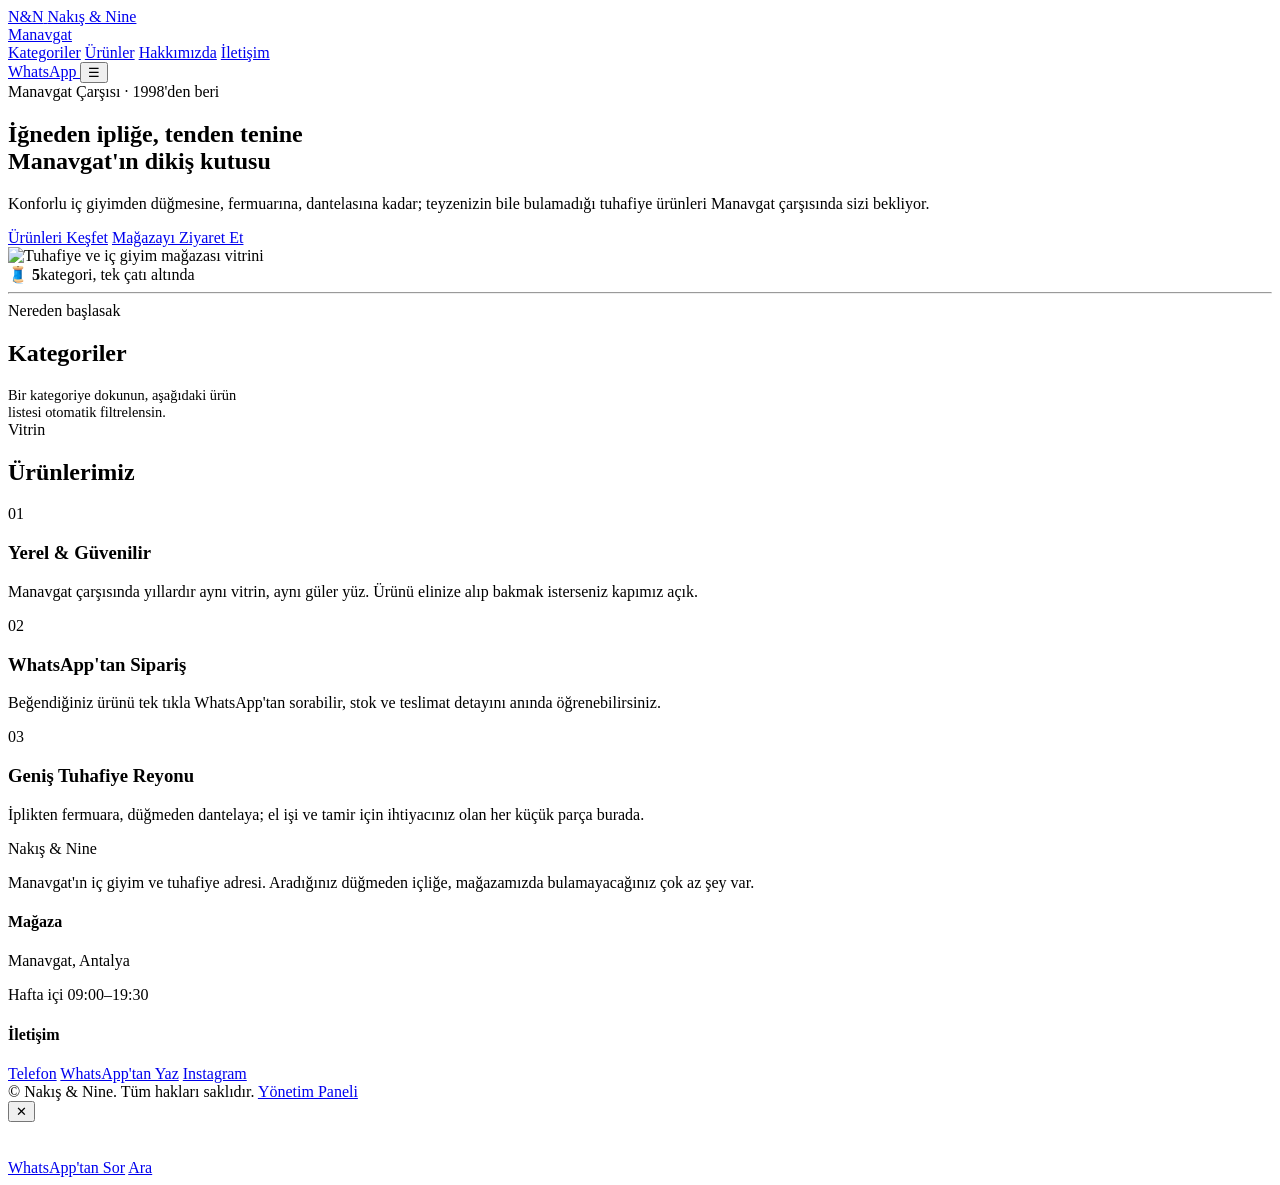
==== commit 41feebd5: "Add files via upload" ====
--- a/index.html
+++ b/index.html
@@ -1,997 +1,158 @@
 <!DOCTYPE html>
 <html lang="tr">
 <head>
-<meta charset="UTF-8">
-<meta name="viewport" content="width=device-width, initial-scale=1.0">
-<title>Narin — Her bedene nazik bir dokunuş</title>
-<meta name="description" content="Narin İç Giyim — sütyen, külot, gecelik, body, çorap ve erkek iç giyiminde konforu önceleyen butik marka.">
+<meta charset="UTF-8" />
+<meta name="viewport" content="width=device-width, initial-scale=1.0" />
+<title>Nakış & Nine | Manavgat İç Giyim & Tuhafiye</title>
+<meta name="description" content="Manavgat, Antalya'da iç giyim ve tuhafiye mağazası. Sütyen, gecelik, çorap, iplik, iğne, düğme ve daha fazlası." />
 <link rel="preconnect" href="https://fonts.googleapis.com">
-<link href="https://fonts.googleapis.com/css2?family=Cormorant+Garamond:wght@500;600;700&family=Jost:wght@400;500;600&display=swap" rel="stylesheet">
-<style>
-/* =========================================================
-   NARİN — Tasarım Sistemi
-   Palet: derin bordo, ekru, dut/mürdüm, mat altın, mürekkep siyahı
-   Tipografi: Cormorant Garamond (başlık) + Jost (gövde/etiket)
-   İmza öğe: "kumaş numunesi" kategori kartları + dalgalı kumaş ayırıcılar
-   ========================================================= */
-
-:root {
-  --wine: #5C1F34;
-  --wine-deep: #3A1322;
-  --plum: #6B3654;
-  --cream: #F4ECE2;
-  --cream-soft: #EFE4D6;
-  --taupe: #A9877B;
-  --gold: #B08D57;
-  --ink: #241019;
-  --ink-soft: #4A3540;
-  --line: rgba(36, 16, 25, 0.12);
-  --white: #FFFDFB;
-
-  --font-display: "Cormorant Garamond", serif;
-  --font-body: "Jost", sans-serif;
-
-  --radius-lg: 22px;
-  --radius-md: 14px;
-  --shadow-soft: 0 18px 40px -22px rgba(58, 19, 34, 0.45);
-  --shadow-card: 0 10px 24px -16px rgba(58, 19, 34, 0.35);
-}
-
-* { box-sizing: border-box; }
-html { scroll-behavior: smooth; }
-body {
-  margin: 0;
-  background: var(--cream);
-  color: var(--ink);
-  font-family: var(--font-body);
-  -webkit-font-smoothing: antialiased;
-}
-img { max-width: 100%; display: block; }
-a { color: inherit; text-decoration: none; }
-button { font-family: inherit; cursor: pointer; }
-::selection { background: var(--gold); color: var(--white); }
-
-@media (prefers-reduced-motion: reduce) {
-  * { animation-duration: 0.001ms !important; transition-duration: 0.001ms !important; }
-}
-
-.eyebrow {
-  font-family: var(--font-body);
-  text-transform: uppercase;
-  letter-spacing: 0.18em;
-  font-size: 12px;
-  color: var(--wine);
-  font-weight: 500;
-}
-h1, h2, h3 { font-family: var(--font-display); font-weight: 600; margin: 0; color: var(--ink); }
-h1 { font-size: clamp(38px, 6vw, 68px); line-height: 1.02; }
-h2 { font-size: clamp(28px, 4vw, 42px); line-height: 1.08; }
-h3 { font-size: 22px; }
-p { line-height: 1.6; color: var(--ink-soft); margin: 0; }
-
-.container { max-width: 1180px; margin: 0 auto; padding: 0 24px; }
-.section { padding: 88px 0; }
-.section-head { max-width: 620px; margin-bottom: 44px; }
-.section-head .eyebrow { display: block; margin-bottom: 10px; }
-.section-head p { margin-top: 14px; font-size: 17px; }
-
-/* ---------- Header ---------- */
-.site-header {
-  position: sticky; top: 0; z-index: 40;
-  background: rgba(244, 236, 226, 0.9);
-  backdrop-filter: blur(10px);
-  border-bottom: 1px solid var(--line);
-}
-.site-header .inner {
-  display: flex; align-items: center; justify-content: space-between;
-  padding: 18px 24px; max-width: 1180px; margin: 0 auto;
-}
-.logo { font-family: var(--font-display); font-size: 28px; font-weight: 700; color: var(--wine); letter-spacing: 0.02em; }
-.logo span { color: var(--gold); }
-.nav-links { display: flex; gap: 28px; list-style: none; margin: 0; padding: 0; }
-.nav-links a { font-size: 14px; letter-spacing: 0.03em; color: var(--ink-soft); transition: color .2s; }
-.nav-links a:hover { color: var(--wine); }
-.header-actions { display: flex; align-items: center; gap: 14px; }
-.icon-btn {
-  border: 1px solid var(--line); background: var(--white); border-radius: 999px;
-  width: 42px; height: 42px; display: flex; align-items: center; justify-content: center;
-  position: relative; transition: border-color .2s, transform .2s;
-}
-.icon-btn:hover { border-color: var(--wine); transform: translateY(-1px); }
-.cart-count {
-  position: absolute; top: -6px; right: -6px; background: var(--wine); color: var(--white);
-  font-size: 11px; min-width: 18px; height: 18px; border-radius: 999px;
-  display: flex; align-items: center; justify-content: center; font-family: var(--font-body); font-weight: 600;
-}
-.menu-toggle { display: none; }
-
-/* ---------- Hero ---------- */
-.hero {
-  position: relative; overflow: hidden;
-  padding: 64px 0 0;
-}
-.hero .inner {
-  max-width: 1180px; margin: 0 auto; padding: 0 24px;
-  display: grid; grid-template-columns: 1.1fr 0.9fr; gap: 40px; align-items: center;
-}
-.hero-copy .eyebrow { margin-bottom: 18px; display:block; }
-.hero-copy p { margin-top: 20px; font-size: 18px; max-width: 460px; }
-.hero-actions { display: flex; gap: 14px; margin-top: 32px; flex-wrap: wrap; }
-.hero-figure {
-  position: relative; border-radius: var(--radius-lg); overflow: hidden;
-  aspect-ratio: 4/5; box-shadow: var(--shadow-soft);
-}
-.hero-figure img {
-  width: 100%; height: 100%; object-fit: cover;
-  filter: grayscale(0.35) sepia(0.18) saturate(1.3);
-}
-.hero-figure::after {
-  content: ""; position: absolute; inset: 0;
-  background: linear-gradient(155deg, rgba(92,31,52,0.35), rgba(176,141,87,0.12) 60%, transparent);
-  mix-blend-mode: multiply;
-}
-.hero-tag {
-  position: absolute; left: 22px; bottom: 22px; background: var(--white);
-  padding: 10px 16px; border-radius: 999px; font-size: 13px; box-shadow: var(--shadow-card);
-  display: flex; align-items: center; gap: 8px;
-}
-.hero-tag::before { content: ""; width: 8px; height: 8px; border-radius: 50%; background: var(--gold); display: inline-block; }
-
-.drape-divider { width: 100%; height: 64px; display: block; margin-top: 48px; }
-
-/* ---------- Buttons ---------- */
-.btn {
-  display: inline-flex; align-items: center; justify-content: center; gap: 8px;
-  padding: 14px 26px; border-radius: 999px; font-size: 14px; letter-spacing: 0.03em;
-  border: 1px solid transparent; transition: transform .18s ease, box-shadow .18s ease, background .18s ease;
-  font-weight: 500;
-}
-.btn-primary { background: var(--wine); color: var(--white); }
-.btn-primary:hover { background: var(--wine-deep); transform: translateY(-1px); box-shadow: var(--shadow-card); }
-.btn-outline { background: transparent; border-color: var(--wine); color: var(--wine); }
-.btn-outline:hover { background: var(--wine); color: var(--white); }
-.btn-gold { background: var(--gold); color: var(--white); }
-.btn-gold:hover { background: #977540; }
-.btn-block { width: 100%; }
-.btn[disabled] { opacity: 0.5; cursor: not-allowed; }
-.btn-sm { padding: 9px 16px; font-size: 13px; }
-
-/* ---------- Kategori "kumaş numunesi" kartları ---------- */
-.swatch-grid {
-  display: grid; grid-template-columns: repeat(3, 1fr); gap: 22px;
-}
-.swatch-card {
-  position: relative; background: var(--white); border-radius: var(--radius-lg);
-  padding: 14px; box-shadow: var(--shadow-card); transition: transform .25s ease, box-shadow .25s ease;
-  border: 1px solid var(--line);
-}
-.swatch-card:hover { transform: translateY(-6px) rotate(-0.4deg); box-shadow: var(--shadow-soft); }
-.swatch-thumb {
-  aspect-ratio: 1/1; border-radius: 12px; overflow: hidden; position: relative;
-}
-.swatch-thumb img { width: 100%; height: 100%; object-fit: cover; filter: grayscale(0.4) sepia(0.15); }
-.swatch-thumb::after {
-  content: ""; position: absolute; inset: 0;
-  background: linear-gradient(160deg, rgba(92,31,52,0.55), rgba(176,141,87,0.15));
-  mix-blend-mode: multiply;
-}
-.swatch-pin { position: absolute; top: 10px; right: 10px; width: 22px; height: 22px; border-radius: 50%; background: var(--gold); box-shadow: 0 3px 8px rgba(0,0,0,0.25); z-index: 2; }
-.swatch-body { padding: 16px 6px 6px; }
-.swatch-body h3 { font-size: 20px; margin-bottom: 6px; }
-.swatch-body p { font-size: 13.5px; }
-.swatch-count { display: inline-block; margin-top: 10px; font-size: 12px; color: var(--gold); letter-spacing: 0.06em; text-transform: uppercase; }
-
-/* ---------- Ürün kartları ---------- */
-.filter-bar {
-  display: flex; gap: 10px; flex-wrap: wrap; margin-bottom: 32px;
-}
-.chip {
-  padding: 9px 18px; border-radius: 999px; border: 1px solid var(--line);
-  background: var(--white); font-size: 13.5px; color: var(--ink-soft); transition: all .18s;
-}
-.chip.active, .chip:hover { border-color: var(--wine); color: var(--wine); }
-
-.product-grid { display: grid; grid-template-columns: repeat(4, 1fr); gap: 24px; }
-.product-card {
-  background: var(--white); border-radius: var(--radius-md); overflow: hidden;
-  border: 1px solid var(--line); transition: box-shadow .2s, transform .2s;
-  display: flex; flex-direction: column;
-}
-.product-card:hover { box-shadow: var(--shadow-card); transform: translateY(-3px); }
-.product-thumb { position: relative; aspect-ratio: 3/4; overflow: hidden; background: var(--cream-soft); }
-.product-thumb img { width: 100%; height: 100%; object-fit: cover; transition: transform .5s ease; }
-.product-card:hover .product-thumb img { transform: scale(1.05); }
-.badge-sale {
-  position: absolute; top: 10px; left: 10px; background: var(--wine); color: var(--white);
-  font-size: 11px; padding: 4px 10px; border-radius: 999px; letter-spacing: 0.04em;
-}
-.badge-stock { position: absolute; top: 10px; right: 10px; background: var(--ink); color: var(--white); font-size: 11px; padding: 4px 10px; border-radius: 999px; }
-.product-info { padding: 16px; display: flex; flex-direction: column; gap: 8px; flex: 1; }
-.product-cat { font-size: 11px; text-transform: uppercase; letter-spacing: 0.08em; color: var(--taupe); }
-.product-info h3 { font-size: 17px; }
-.price-row { display: flex; align-items: baseline; gap: 8px; margin-top: auto; }
-.price { font-family: var(--font-display); font-size: 22px; font-weight: 700; color: var(--wine); }
-.price-old { font-size: 14px; color: var(--taupe); text-decoration: line-through; }
-.product-actions { margin-top: 8px; }
-
-/* ---------- Ürün detay modalı ---------- */
-.modal-overlay {
-  position: fixed; inset: 0; background: rgba(36,16,25,0.55); z-index: 90;
-  display: flex; align-items: center; justify-content: center; padding: 20px;
-  opacity: 0; pointer-events: none; transition: opacity .22s ease;
-}
-.modal-overlay.open { opacity: 1; pointer-events: auto; }
-.modal-box {
-  background: var(--white); border-radius: var(--radius-lg); max-width: 880px; width: 100%;
-  max-height: 88vh; overflow: auto; display: grid; grid-template-columns: 1fr 1fr;
-  transform: translateY(14px); transition: transform .22s ease;
-}
-.modal-overlay.open .modal-box { transform: translateY(0); }
-.modal-img { aspect-ratio: 3/4; overflow: hidden; }
-.modal-img img { width: 100%; height: 100%; object-fit: cover; }
-.modal-content { padding: 32px; position: relative; }
-.modal-close {
-  position: absolute; top: 16px; right: 16px; width: 34px; height: 34px; border-radius: 50%;
-  border: 1px solid var(--line); background: var(--white); display: flex; align-items: center; justify-content: center;
-}
-.option-group { margin-top: 18px; }
-.option-label { font-size: 12px; text-transform: uppercase; letter-spacing: 0.08em; color: var(--taupe); margin-bottom: 8px; display: block; }
-.option-pills { display: flex; gap: 8px; flex-wrap: wrap; }
-.pill {
-  padding: 7px 14px; border-radius: 999px; border: 1px solid var(--line); background: var(--white);
-  font-size: 13px; transition: all .15s;
-}
-.pill.active { background: var(--wine); border-color: var(--wine); color: var(--white); }
-.qty-row { display: flex; align-items: center; gap: 12px; margin-top: 20px; }
-.qty-control { display: flex; align-items: center; border: 1px solid var(--line); border-radius: 999px; overflow: hidden; }
-.qty-control button { background: var(--cream-soft); border: none; width: 34px; height: 34px; font-size: 16px; }
-.qty-control span { width: 34px; text-align: center; font-size: 14px; }
-
-/* ---------- Sepet çekmecesi ---------- */
-.cart-drawer {
-  position: fixed; top: 0; right: 0; height: 100vh; width: 420px; max-width: 92vw;
-  background: var(--white); z-index: 95; transform: translateX(100%); transition: transform .3s ease;
-  display: flex; flex-direction: column; box-shadow: -20px 0 50px rgba(36,16,25,0.25);
-}
-.cart-drawer.open { transform: translateX(0); }
-.cart-header { padding: 22px 24px; border-bottom: 1px solid var(--line); display: flex; justify-content: space-between; align-items: center; }
-.cart-items { flex: 1; overflow-y: auto; padding: 12px 24px; }
-.cart-item { display: flex; gap: 12px; padding: 14px 0; border-bottom: 1px solid var(--line); }
-.cart-item img { width: 68px; height: 84px; object-fit: cover; border-radius: 8px; }
-.cart-item-info { flex: 1; }
-.cart-item-info h4 { font-size: 14.5px; font-family: var(--font-body); font-weight: 600; margin: 0 0 4px; }
-.cart-item-meta { font-size: 12px; color: var(--taupe); }
-.cart-item-row { display: flex; justify-content: space-between; align-items: center; margin-top: 8px; }
-.cart-remove { font-size: 12px; color: var(--wine); text-decoration: underline; background: none; border: none; padding: 0; }
-.cart-empty { padding: 60px 20px; text-align: center; color: var(--taupe); }
-.cart-footer { padding: 20px 24px 26px; border-top: 1px solid var(--line); background: var(--cream-soft); }
-.cart-total-row { display: flex; justify-content: space-between; font-family: var(--font-display); font-size: 20px; font-weight: 700; margin-bottom: 14px; }
-.checkout-form { display: grid; gap: 10px; margin-bottom: 14px; }
-.checkout-form input, .checkout-form textarea {
-  width: 100%; padding: 11px 14px; border-radius: 10px; border: 1px solid var(--line); font-family: inherit; font-size: 13.5px; background: var(--white);
-}
-.checkout-form textarea { resize: vertical; min-height: 60px; }
-.overlay-dim {
-  position: fixed; inset: 0; background: rgba(36,16,25,0.4); z-index: 85;
-  opacity: 0; pointer-events: none; transition: opacity .25s;
-}
-.overlay-dim.open { opacity: 1; pointer-events: auto; }
-
-/* ---------- Bilgi şeridi / özellikler ---------- */
-.feature-strip { display: grid; grid-template-columns: repeat(4, 1fr); gap: 24px; }
-.feature-item { text-align: center; padding: 18px; }
-.feature-item .ico { font-size: 26px; margin-bottom: 10px; }
-.feature-item h4 { font-family: var(--font-body); font-size: 14.5px; font-weight: 600; margin-bottom: 6px; }
-.feature-item p { font-size: 13px; }
-
-/* ---------- Footer ---------- */
-.site-footer { background: var(--ink); color: var(--cream-soft); padding: 64px 0 28px; margin-top: 60px; }
-.footer-grid { display: grid; grid-template-columns: 1.4fr 1fr 1fr 1fr; gap: 40px; }
-.footer-grid h4 { font-family: var(--font-body); font-size: 13px; letter-spacing: 0.08em; text-transform: uppercase; margin-bottom: 16px; color: var(--gold); }
-.footer-grid p, .footer-grid a { font-size: 13.5px; color: rgba(244,236,226,0.7); line-height: 2; }
-.footer-grid a:hover { color: var(--white); }
-.footer-bottom { margin-top: 48px; padding-top: 24px; border-top: 1px solid rgba(244,236,226,0.12); font-size: 12.5px; color: rgba(244,236,226,0.5); display: flex; justify-content: space-between; flex-wrap: wrap; gap: 10px; }
-
-/* ---------- Toast ---------- */
-.toast {
-  position: fixed; bottom: 26px; left: 50%; transform: translateX(-50%) translateY(20px);
-  background: var(--ink); color: var(--white); padding: 14px 22px; border-radius: 999px;
-  font-size: 13.5px; z-index: 120; opacity: 0; pointer-events: none; transition: all .25s ease;
-  display: flex; align-items: center; gap: 8px;
-}
-.toast.show { opacity: 1; transform: translateX(-50%) translateY(0); }
-
-/* ---------- Admin ortak ---------- */
-.admin-body { background: var(--cream-soft); min-height: 100vh; }
-.admin-shell { display: grid; grid-template-columns: 240px 1fr; min-height: 100vh; }
-.admin-sidebar { background: var(--ink); color: var(--cream-soft); padding: 28px 20px; }
-.admin-sidebar .logo { color: var(--white); margin-bottom: 30px; display: block; }
-.admin-sidebar .logo span { color: var(--gold); }
-.admin-nav { list-style: none; padding: 0; margin: 0; display: flex; flex-direction: column; gap: 4px; }
-.admin-nav button {
-  width: 100%; text-align: left; background: none; border: none; color: rgba(244,236,226,0.75);
-  padding: 11px 14px; border-radius: 10px; font-size: 14px; transition: all .15s;
-}
-.admin-nav button:hover { background: rgba(255,255,255,0.06); color: var(--white); }
-.admin-nav button.active { background: var(--wine); color: var(--white); }
-.admin-main { padding: 34px 40px; }
-.admin-topbar { display: flex; justify-content: space-between; align-items: center; margin-bottom: 28px; }
-.admin-card { background: var(--white); border-radius: var(--radius-md); padding: 24px; box-shadow: var(--shadow-card); border: 1px solid var(--line); }
-.admin-grid { display: grid; grid-template-columns: repeat(4, 1fr); gap: 18px; margin-bottom: 30px; }
-.stat-card { background: var(--white); border-radius: var(--radius-md); padding: 20px; border: 1px solid var(--line); }
-.stat-card .n { font-family: var(--font-display); font-size: 32px; font-weight: 700; color: var(--wine); }
-.stat-card .l { font-size: 12.5px; color: var(--taupe); text-transform: uppercase; letter-spacing: 0.06em; }
-.data-table { width: 100%; border-collapse: collapse; }
-.data-table th { text-align: left; font-size: 12px; text-transform: uppercase; letter-spacing: 0.05em; color: var(--taupe); padding: 10px 12px; border-bottom: 1px solid var(--line); }
-.data-table td { padding: 12px; border-bottom: 1px solid var(--line); font-size: 14px; vertical-align: middle; }
-.data-table img { width: 44px; height: 56px; object-fit: cover; border-radius: 6px; }
-.table-actions { display: flex; gap: 8px; }
-.link-btn { background: none; border: none; font-size: 13px; color: var(--wine); text-decoration: underline; padding: 0; }
-.link-btn.danger { color: #A02525; }
-.form-grid { display: grid; grid-template-columns: 1fr 1fr; gap: 16px; }
-.form-field { display: flex; flex-direction: column; gap: 6px; margin-bottom: 4px; }
-.form-field label { font-size: 12.5px; color: var(--ink-soft); font-weight: 500; }
-.form-field input, .form-field select, .form-field textarea {
-  padding: 10px 12px; border-radius: 8px; border: 1px solid var(--line); font-family: inherit; font-size: 14px;
-}
-.form-field textarea { resize: vertical; min-height: 70px; }
-.form-span-2 { grid-column: span 2; }
-.login-screen { min-height: 100vh; display: flex; align-items: center; justify-content: center; background: var(--wine-deep); }
-.login-card { background: var(--white); border-radius: var(--radius-lg); padding: 44px; width: 380px; box-shadow: var(--shadow-soft); text-align: center; }
-.login-card h1 { font-size: 30px; margin-bottom: 6px; }
-.login-card p { margin-bottom: 24px; }
-.pill-badge { display: inline-block; padding: 4px 10px; border-radius: 999px; font-size: 11px; }
-.pill-badge.ok { background: #E4F0E4; color: #2C6B2C; }
-.pill-badge.low { background: #FBEAD8; color: #A0611E; }
-.pill-badge.out { background: #F8E1E1; color: #A02525; }
-.export-box textarea { width: 100%; min-height: 260px; font-family: monospace; font-size: 12px; border-radius: 10px; border: 1px solid var(--line); padding: 14px; }
-.notice-banner { background: #FBEAD8; border: 1px solid #E7C79B; color: #7A4B1B; padding: 14px 18px; border-radius: 12px; font-size: 13.5px; margin-bottom: 24px; line-height: 1.6; }
-
-/* ---------- Responsive ---------- */
-@media (max-width: 1020px) {
-  .product-grid { grid-template-columns: repeat(3, 1fr); }
-  .swatch-grid { grid-template-columns: repeat(2, 1fr); }
-  .admin-grid { grid-template-columns: repeat(2, 1fr); }
-  .footer-grid { grid-template-columns: 1fr 1fr; }
-}
-@media (max-width: 760px) {
-  .hero .inner { grid-template-columns: 1fr; }
-  .nav-links, .admin-sidebar { display: none; }
-  .product-grid { grid-template-columns: repeat(2, 1fr); }
-  .swatch-grid { grid-template-columns: 1fr 1fr; }
-  .modal-box { grid-template-columns: 1fr; }
-  .modal-img { aspect-ratio: 4/3; }
-  .admin-shell { grid-template-columns: 1fr; }
-  .form-grid { grid-template-columns: 1fr; }
-  .form-span-2 { grid-column: span 1; }
-  .feature-strip { grid-template-columns: 1fr 1fr; }
-  .footer-grid { grid-template-columns: 1fr; }
-  .cart-drawer { width: 100vw; }
-}
-
-</style>
+<link href="https://fonts.googleapis.com/css2?family=Fraunces:opsz,wght@9..144,400;9..144,600;9..144,700&family=Inter:wght@400;500;600;700&family=Space+Mono&display=swap" rel="stylesheet">
+<link rel="stylesheet" href="assets/css/style.css" />
 </head>
 <body>
 
 <header class="site-header">
-  <div class="inner">
-    <a href="#top" class="logo">Narin<span>.</span></a>
-    <nav>
-      <ul class="nav-links">
-        <li><a href="#kategoriler">Kategoriler</a></li>
-        <li><a href="#urunler">Ürünler</a></li>
-        <li><a href="#hakkimizda">Hakkımızda</a></li>
-        <li><a href="#iletisim">İletişim</a></li>
-      </ul>
+  <div class="wrap">
+    <a href="#" class="brand">
+      <span class="brand-mark" id="brandMark">N&N</span>
+      <span>
+        <span class="brand-name" id="brandName">Nakış & Nine</span><br />
+        <span class="brand-tagline" id="brandTagline">Manavgat</span>
+      </span>
+    </a>
+    <nav class="nav-links" id="navLinks">
+      <a href="#kategoriler">Kategoriler</a>
+      <a href="#urunler">Ürünler</a>
+      <a href="#hakkimizda">Hakkımızda</a>
+      <a href="#iletisim">İletişim</a>
     </nav>
     <div class="header-actions">
-      <a class="icon-btn" href="admin.html" title="Yönetim Paneli" aria-label="Yönetim Paneli">⚙</a>
-      <button class="icon-btn" onclick="openCart()" aria-label="Sepeti aç">
-        🛍 <span class="cart-count">0</span>
-      </button>
+      <a class="btn btn-whatsapp btn-sm" id="headerWhatsapp" href="#" target="_blank" rel="noopener">
+        WhatsApp
+      </a>
+      <button class="nav-toggle" id="navToggle" aria-label="Menüyü aç">☰</button>
     </div>
   </div>
 </header>
 
-<main id="top">
-  <!-- HERO -->
-  <section class="hero">
-    <div class="inner">
-      <div class="hero-copy">
-        <span class="eyebrow" data-brand-tagline>Her bedene nazik bir dokunuş</span>
-        <h1>Cildinizin<br>hatırladığı<br>kumaşlar.</h1>
-        <p data-brand-about>Narin, ipek, pamuk ve dantelin buluştuğu, kadın ve erkek iç giyiminde konforu öne çıkaran bir butik markadır.</p>
-        <div class="hero-actions">
-          <a href="#urunler" class="btn btn-primary">Koleksiyonu Keşfet</a>
-          <a href="#kategoriler" class="btn btn-outline">Kategorilere Göz At</a>
-        </div>
-      </div>
-      <div class="hero-figure">
-        <img id="heroImage" src="" alt="Narin koleksiyonu">
-        <span class="hero-tag">Yeni Sezon · El Seçkisi</span>
+<section class="hero">
+  <div class="wrap">
+    <div>
+      <span class="eyebrow">Manavgat Çarşısı · 1998'den beri</span>
+      <h1 class="hero-title" id="heroTitle">İğneden ipliğe, tenden tenine<br/><span class="accent">Manavgat'ın dikiş kutusu</span></h1>
+      <p class="hero-sub" id="heroSub">Konforlu iç giyimden düğmesine, fermuarına, dantelasına kadar; teyzenizin bile bulamadığı tuhafiye ürünleri Manavgat çarşısında sizi bekliyor.</p>
+      <div class="hero-actions">
+        <a href="#urunler" class="btn btn-primary">Ürünleri Keşfet</a>
+        <a href="#iletisim" class="btn btn-ghost">Mağazayı Ziyaret Et</a>
       </div>
     </div>
-    <svg class="drape-divider" viewBox="0 0 1440 80" preserveAspectRatio="none">
-      <path d="M0,40 C240,90 480,0 720,30 C960,60 1200,10 1440,40 L1440,80 L0,80 Z" fill="#EFE4D6"></path>
-    </svg>
-  </section>
-
-  <!-- KATEGORİLER -->
-  <section class="section" id="kategoriler" style="padding-top:0;">
-    <div class="container">
-      <div class="section-head">
-        <span class="eyebrow">Numuneler</span>
-        <h2>Kategoriye göre keşfedin</h2>
-        <p>Her kategori, elde tutulmuş bir kumaş numunesi gibi — dokusunu ve karakterini önce siz hissedin.</p>
-      </div>
-      <div class="swatch-grid" id="categoryGrid"></div>
-    </div>
-  </section>
-
-  <!-- ÜRÜNLER -->
-  <section class="section" id="urunler" style="background:var(--cream-soft);">
-    <div class="container">
-      <div class="section-head">
-        <span class="eyebrow">Katalog</span>
-        <h2>Tüm ürünler</h2>
-        <p>Beden ve renk seçeneklerini ürün kartına tıklayarak inceleyebilirsiniz.</p>
-      </div>
-      <div class="filter-bar" id="filterBar"></div>
-      <div class="product-grid" id="productGrid"></div>
-    </div>
-  </section>
-
-  <!-- ÖZELLİKLER -->
-  <section class="section">
-    <div class="container">
-      <div class="feature-strip">
-        <div class="feature-item"><div class="ico">🧵</div><h4>Özenle Seçilmiş Kumaş</h4><p>Cilt dostu, nefes alan kumaşlar.</p></div>
-        <div class="feature-item"><div class="ico">📦</div><h4>Özenli Paketleme</h4><p>Her siparişte hediye paketi hissi.</p></div>
-        <div class="feature-item"><div class="ico">💬</div><h4>WhatsApp'tan Sipariş</h4><p>Tek tıkla sipariş, hızlı yanıt.</p></div>
-        <div class="feature-item"><div class="ico">↺</div><h4>Kolay Değişim</h4><p>Beden uymazsa 7 gün içinde değişim.</p></div>
+    <div class="hero-visual">
+      <img src="https://images.unsplash.com/photo-1558769132-cb1aea458c5e?q=80&w=800&auto=format&fit=crop" alt="Tuhafiye ve iç giyim mağazası vitrini" />
+      <div class="hero-badge">
+        <span>🧵</span>
+        <span><strong id="catCount">5</strong>kategori, tek çatı altında</span>
       </div>
     </div>
-  </section>
+  </div>
+</section>
 
-  <!-- HAKKIMIZDA -->
-  <section class="section" id="hakkimizda">
-    <div class="container" style="max-width:760px; text-align:center;">
-      <span class="eyebrow">Hikayemiz</span>
-      <h2 style="margin-top:10px;">Narin kimdir?</h2>
-      <p style="margin-top:18px; font-size:17px;" data-brand-about>Narin, ipek, pamuk ve dantelin buluştuğu, kadın ve erkek iç giyiminde konforu öne çıkaran bir butik markadır.</p>
+<hr class="stitch-divider" />
+
+<section class="section" id="kategoriler">
+  <div class="wrap">
+    <div class="section-head">
+      <div>
+        <span class="eyebrow">Nereden başlasak</span>
+        <h2 class="section-title">Kategoriler</h2>
+      </div>
+      <p style="max-width:32ch;color:var(--ink-soft);font-size:0.9rem;margin:0;">Bir kategoriye dokunun, aşağıdaki ürün listesi otomatik filtrelensin.</p>
     </div>
-  </section>
-</main>
+    <div class="cat-row" id="categoryRow"></div>
+  </div>
+</section>
 
-<!-- ÜRÜN DETAY MODALI -->
-<div class="modal-overlay" id="modalOverlay">
-  <div class="modal-box" id="modalBox"></div>
-</div>
+<section class="section" id="urunler" style="padding-top:0;">
+  <div class="wrap">
+    <div class="section-head">
+      <div>
+        <span class="eyebrow">Vitrin</span>
+        <h2 class="section-title">Ürünlerimiz</h2>
+      </div>
+    </div>
+    <div class="filter-bar" id="filterBar"></div>
+    <div class="grid" id="productGrid"></div>
+    <div class="empty-state" id="emptyState" style="display:none;">Bu kategoride henüz ürün eklenmedi. Yakında burada olacak ✂️</div>
+  </div>
+</section>
 
-<!-- SEPET ÇEKMECESİ -->
-<div class="overlay-dim" id="overlayDim"></div>
-<aside class="cart-drawer" id="cartDrawer">
-  <div class="cart-header">
-    <h3>Sepetim</h3>
-    <button class="modal-close" onclick="closeCart()">✕</button>
+<section class="about-strip" id="hakkimizda">
+  <div class="wrap about-grid">
+    <div class="about-item">
+      <span class="num">01</span>
+      <h3>Yerel & Güvenilir</h3>
+      <p>Manavgat çarşısında yıllardır aynı vitrin, aynı güler yüz. Ürünü elinize alıp bakmak isterseniz kapımız açık.</p>
+    </div>
+    <div class="about-item">
+      <span class="num">02</span>
+      <h3>WhatsApp'tan Sipariş</h3>
+      <p>Beğendiğiniz ürünü tek tıkla WhatsApp'tan sorabilir, stok ve teslimat detayını anında öğrenebilirsiniz.</p>
+    </div>
+    <div class="about-item">
+      <span class="num">03</span>
+      <h3>Geniş Tuhafiye Reyonu</h3>
+      <p>İplikten fermuara, düğmeden dantelaya; el işi ve tamir için ihtiyacınız olan her küçük parça burada.</p>
+    </div>
   </div>
-  <div class="cart-items" id="cartItems"></div>
-  <div class="cart-footer">
-    <div class="cart-total-row"><span>Toplam</span><span id="cartTotal">0 ₺</span></div>
-    <div class="checkout-form">
-      <input type="text" id="custName" placeholder="Ad Soyad">
-      <input type="tel" id="custPhone" placeholder="Telefon">
-      <input type="text" id="custAddress" placeholder="Teslimat Adresi">
-      <textarea id="custNote" placeholder="Sipariş notu (beden/renk teyidi vb.) — opsiyonel"></textarea>
-    </div>
-    <button class="btn btn-gold btn-block" onclick="sendOrderToWhatsapp()">WhatsApp'tan Sipariş Ver</button>
-  </div>
-</aside>
+</section>
 
 <footer class="site-footer" id="iletisim">
-  <div class="container">
+  <div class="wrap">
     <div class="footer-grid">
-      <div>
-        <div class="logo" style="color:var(--white); margin-bottom:14px;">Narin<span>.</span></div>
-        <p data-brand-about>Kadın ve erkek iç giyiminde konfor odaklı butik marka.</p>
+      <div class="footer-brand">
+        <span class="brand-name" id="footerBrandName">Nakış & Nine</span>
+        <p id="footerTagline">Manavgat'ın iç giyim ve tuhafiye adresi. Aradığınız düğmeden içliğe, mağazamızda bulamayacağınız çok az şey var.</p>
       </div>
-      <div>
-        <h4>Kategoriler</h4>
-        <p><a href="#urunler">Sütyen &amp; Takım</a></p>
-        <p><a href="#urunler">Gecelik &amp; Pijama</a></p>
-        <p><a href="#urunler">Erkek İç Giyim</a></p>
+      <div class="footer-col">
+        <h4>Mağaza</h4>
+        <p id="footerAddress">Manavgat, Antalya</p>
+        <p id="footerHours">Hafta içi 09:00–19:30</p>
       </div>
-      <div>
+      <div class="footer-col">
         <h4>İletişim</h4>
-        <p data-brand-address>Manavgat, Antalya</p>
-        <p data-brand-phone>0555 123 45 67</p>
-        <p data-brand-email>info@narinicgiyim.com</p>
-      </div>
-      <div>
-        <h4>Takip Edin</h4>
-        <p><a href="#" data-brand-instagram>@narinicgiyim</a></p>
-        <p><a href="admin.html">Yönetim Paneli</a></p>
+        <a id="footerPhone" href="tel:0">Telefon</a>
+        <a id="footerWhatsapp" href="#" target="_blank" rel="noopener">WhatsApp'tan Yaz</a>
+        <a id="footerInstagram" href="#" target="_blank" rel="noopener">Instagram</a>
       </div>
     </div>
     <div class="footer-bottom">
-      <span>© 2026 Narin. Tüm hakları saklıdır.</span>
-      <span>Siparişler WhatsApp üzerinden alınır.</span>
+      <span>© <span id="year"></span> <span id="footerYearBrand">Nakış & Nine</span>. Tüm hakları saklıdır.</span>
+      <a href="admin.html">Yönetim Paneli</a>
     </div>
   </div>
 </footer>
 
-<div class="toast" id="toast"></div>
+<div class="modal-overlay" id="modalOverlay">
+  <div class="modal">
+    <button class="modal-close" id="modalClose" aria-label="Kapat">✕</button>
+    <div class="modal-img"><img id="modalImg" src="" alt="" /></div>
+    <div class="modal-info">
+      <span class="product-cat" id="modalCat"></span>
+      <h3 id="modalName"></h3>
+      <p class="desc" id="modalDesc"></p>
+      <div class="modal-price">
+        <span class="price-now" id="modalPrice"></span>
+        <span class="price-old" id="modalOldPrice"></span>
+      </div>
+      <span class="modal-stock" id="modalStock"></span>
+      <div class="modal-actions">
+        <a class="btn btn-whatsapp" id="modalWhatsapp" href="#" target="_blank" rel="noopener">WhatsApp'tan Sor</a>
+        <a class="btn btn-ghost" id="modalCall" href="tel:0">Ara</a>
+      </div>
+    </div>
+  </div>
+</div>
 
-<script>
-/* =========================================================
-   NARİN — Veri Katmanı
-   Bu dosya sitenin "kalıcı" varsayılan verisidir (kategoriler,
-   ürünler, marka ayarları). Admin panelinden yapılan değişiklikler
-   tarayıcının localStorage'ına yazılır ve SADECE o tarayıcıda görünür.
-   Değişiklikleri tüm ziyaretçiler için KALICI yapmak için:
-   Admin Paneli → "Kodu Dışa Aktar" → çıkan kodu bu dosyadaki
-   NARIN_SEED nesnesiyle değiştirip GitHub'a push edin.
-   ========================================================= */
-
-const NARIN_SEED = {
-  brand: {
-    name: "Narin",
-    tagline: "Her bedene nazik bir dokunuş",
-    about:
-      "Narin, 2026'da kuruldu; ipek, pamuk ve dantelin buluştuğu, kadın ve erkek iç giyiminde konforu öne çıkaran bir butik markadır. Her parça, günlük hayatın içinde fark edilmeden hissedilecek şekilde seçilir.",
-    whatsappNumber: "905551234567",
-    instagram: "narinicgiyim",
-    address: "Manavgat, Antalya",
-    phone: "0555 123 45 67",
-    email: "info@narinicgiyim.com",
-    heroImage: "https://picsum.photos/seed/narin-hero/1600/1000"
-  },
-
-  categories: [
-    {
-      id: "sutyen-takim",
-      name: "Sütyen & Takım",
-      description: "Günlük konfordan özel anlara, destekli ve dantelli takımlar.",
-      swatch: "https://picsum.photos/seed/narin-cat-1/500/500"
-    },
-    {
-      id: "kulot",
-      name: "Külot",
-      description: "Pamuklu, dantelli ve dikişsiz modeller; tüm bedenlerde.",
-      swatch: "https://picsum.photos/seed/narin-cat-2/500/500"
-    },
-    {
-      id: "gecelik-pijama",
-      name: "Gecelik & Pijama",
-      description: "Saten ve pamuklu kumaşlarla yumuşacık bir uyku hissi.",
-      swatch: "https://picsum.photos/seed/narin-cat-3/500/500"
-    },
-    {
-      id: "body-korse",
-      name: "Body & Korse",
-      description: "Şekillendirici ve sarmalayıcı, özel gün parçaları.",
-      swatch: "https://picsum.photos/seed/narin-cat-4/500/500"
-    },
-    {
-      id: "corap",
-      name: "Çorap & Külotlu Çorap",
-      description: "İnce dokulu, dayanıklı ve her kombine uyan renkler.",
-      swatch: "https://picsum.photos/seed/narin-cat-5/500/500"
-    },
-    {
-      id: "erkek",
-      name: "Erkek İç Giyim",
-      description: "Boxer, atlet ve slip; nefes alan kumaşlarla gün boyu konfor.",
-      swatch: "https://picsum.photos/seed/narin-cat-6/500/500"
-    }
-  ],
-
-  products: [
-    // Sütyen & Takım
-    { id: "p001", categoryId: "sutyen-takim", name: "Dantel Balenli Takım", price: 649, oldPrice: 799, sizes: ["75B","80B","80C","85C"], colors: ["Siyah","Bordo"], stock: 18, description: "İnce dantel dokulu, hafif destekli balen sütyen ve uyumlu külot takımı.", image: "https://picsum.photos/seed/narin-p1/700/900", featured: true },
-    { id: "p002", categoryId: "sutyen-takim", name: "Pamuklu Günlük Sütyen", price: 399, oldPrice: null, sizes: ["75B","80B","85B","90C"], colors: ["Ten","Beyaz","Siyah"], stock: 32, description: "Dikişsiz kalıp, yumuşak pamuklu kumaş, tüm gün rahat kullanım.", image: "https://picsum.photos/seed/narin-p2/700/900", featured: false },
-    { id: "p003", categoryId: "sutyen-takim", name: "Straplez Takım", price: 549, oldPrice: null, sizes: ["80B","85B","90C"], colors: ["Ten"], stock: 12, description: "Kayık yaka ve askısız kıyafetlerle uyumlu, kaymaz silikonlu.", image: "https://picsum.photos/seed/narin-p3/700/900", featured: false },
-
-    // Külot
-    { id: "p004", categoryId: "kulot", name: "Dikişsiz Bikini Külot (3'lü)", price: 349, oldPrice: 429, sizes: ["S","M","L","XL"], colors: ["Karışık"], stock: 40, description: "Lazer kesim, iz yapmayan, nefes alan mikrofiber kumaş.", image: "https://picsum.photos/seed/narin-p4/700/900", featured: true },
-    { id: "p005", categoryId: "kulot", name: "Dantel Brazilian Külot", price: 179, oldPrice: null, sizes: ["S","M","L"], colors: ["Siyah","Ekru"], stock: 25, description: "Yanları dantel detaylı, yumuşak pamuklu iç yüzey.", image: "https://picsum.photos/seed/narin-p5/700/900", featured: false },
-    { id: "p006", categoryId: "kulot", name: "Yüksek Bel Toparlayıcı Külot", price: 289, oldPrice: null, sizes: ["M","L","XL","XXL"], colors: ["Ten","Siyah"], stock: 20, description: "Hafif toparlayıcı doku, göbek üzerinden yüksek kesim.", image: "https://picsum.photos/seed/narin-p6/700/900", featured: false },
-
-    // Gecelik & Pijama
-    { id: "p007", categoryId: "gecelik-pijama", name: "Saten Askılı Gecelik", price: 459, oldPrice: 549, sizes: ["S","M","L"], colors: ["Bordo","Zümrüt","Siyah"], stock: 15, description: "Kayan dökümlü saten kumaş, ince askı detayı.", image: "https://picsum.photos/seed/narin-p7/700/900", featured: true },
-    { id: "p008", categoryId: "gecelik-pijama", name: "Pamuklu Pijama Takımı", price: 519, oldPrice: null, sizes: ["S","M","L","XL"], colors: ["Lila","Gri"], stock: 22, description: "Uzun kollu üst ve pantolon, %100 pamuklu.", image: "https://picsum.photos/seed/narin-p8/700/900", featured: false },
-    { id: "p009", categoryId: "gecelik-pijama", name: "Dantel Yakalı Sabahlık", price: 389, oldPrice: null, sizes: ["S/M","L/XL"], colors: ["Krem"], stock: 10, description: "Kuşaklı, dantel yaka detaylı, hafif kumaş.", image: "https://picsum.photos/seed/narin-p9/700/900", featured: false },
-
-    // Body & Korse
-    { id: "p010", categoryId: "body-korse", name: "Fitilli Body", price: 429, oldPrice: null, sizes: ["S","M","L"], colors: ["Siyah","Beyaz"], stock: 14, description: "Vücut hatlarını saran, çıtçıtlı alt kapama.", image: "https://picsum.photos/seed/narin-p10/700/900", featured: false },
-    { id: "p011", categoryId: "body-korse", name: "Şekillendirici Korse", price: 599, oldPrice: 699, sizes: ["M","L","XL"], colors: ["Ten"], stock: 9, description: "Kanca kapamalı, orta seviye sıkılık, özel gün altı için ideal.", image: "https://picsum.photos/seed/narin-p11/700/900", featured: true },
-
-    // Çorap
-    { id: "p012", categoryId: "corap", name: "İnce Külotlu Çorap 15 Den", price: 89, oldPrice: null, sizes: ["S/M","L/XL"], colors: ["Ten","Siyah"], stock: 60, description: "Şeffaf doku, günlük ve şık kombinler için.", image: "https://picsum.photos/seed/narin-p12/700/900", featured: false },
-    { id: "p013", categoryId: "corap", name: "Pamuklu Patik Çorap (5'li)", price: 149, oldPrice: null, sizes: ["36-40","40-44"], colors: ["Karışık"], stock: 45, description: "Görünmez model, terletmeyen pamuklu karışım.", image: "https://picsum.photos/seed/narin-p13/700/900", featured: false },
-
-    // Erkek
-    { id: "p014", categoryId: "erkek", name: "Pamuklu Boxer (3'lü Paket)", price: 399, oldPrice: 459, sizes: ["M","L","XL","XXL"], colors: ["Karışık"], stock: 30, description: "Likralı pamuk, rahat kesim, nefes alan kumaş.", image: "https://picsum.photos/seed/narin-p14/700/900", featured: true },
-    { id: "p015", categoryId: "erkek", name: "Ribana Atlet (2'li)", price: 259, oldPrice: null, sizes: ["M","L","XL"], colors: ["Beyaz","Siyah"], stock: 28, description: "Esnek ribana kumaş, günlük kullanım için ideal.", image: "https://picsum.photos/seed/narin-p15/700/900", featured: false },
-    { id: "p016", categoryId: "erkek", name: "Modal Slip (2'li)", price: 279, oldPrice: null, sizes: ["S","M","L"], colors: ["Lacivert","Gri"], stock: 20, description: "Yumuşak modal kumaş, dikişsiz bacak ucu.", image: "https://picsum.photos/seed/narin-p16/700/900", featured: false }
-  ]
-};
-
-/* ---------- Depolama yardımcıları ---------- */
-const NarinStore = {
-  KEYS: { products: "narin_products", categories: "narin_categories", brand: "narin_brand", cart: "narin_cart" },
-
-  _read(key, fallback) {
-    try {
-      const raw = localStorage.getItem(key);
-      return raw ? JSON.parse(raw) : fallback;
-    } catch (e) {
-      console.error("Narin depolama okuma hatası:", e);
-      return fallback;
-    }
-  },
-  _write(key, value) {
-    try {
-      localStorage.setItem(key, JSON.stringify(value));
-      return true;
-    } catch (e) {
-      console.error("Narin depolama yazma hatası:", e);
-      return false;
-    }
-  },
-
-  getBrand() { return this._read(this.KEYS.brand, NARIN_SEED.brand); },
-  setBrand(b) { return this._write(this.KEYS.brand, b); },
-
-  getCategories() { return this._read(this.KEYS.categories, NARIN_SEED.categories); },
-  setCategories(c) { return this._write(this.KEYS.categories, c); },
-
-  getProducts() { return this._read(this.KEYS.products, NARIN_SEED.products); },
-  setProducts(p) { return this._write(this.KEYS.products, p); },
-
-  getCart() { return this._read(this.KEYS.cart, []); },
-  setCart(c) { return this._write(this.KEYS.cart, c); },
-
-  resetToDefaults() {
-    localStorage.removeItem(this.KEYS.products);
-    localStorage.removeItem(this.KEYS.categories);
-    localStorage.removeItem(this.KEYS.brand);
-  },
-
-  newId(prefix) {
-    return prefix + "_" + Date.now().toString(36) + Math.random().toString(36).slice(2, 6);
-  }
-};
-
-</script>
-<script>
-/* =========================================================
-   NARİN — Mağaza Mantığı
-   ========================================================= */
-
-const state = {
-  categories: NarinStore.getCategories(),
-  products: NarinStore.getProducts(),
-  brand: NarinStore.getBrand(),
-  cart: NarinStore.getCart(),
-  activeCategory: "all",
-  activeProduct: null,
-  selectedSize: null,
-  selectedColor: null
-};
-
-function money(n) {
-  return n.toLocaleString("tr-TR", { minimumFractionDigits: 0 }) + " ₺";
-}
-
-function toast(msg) {
-  const el = document.getElementById("toast");
-  el.textContent = msg;
-  el.classList.add("show");
-  clearTimeout(el._t);
-  el._t = setTimeout(() => el.classList.remove("show"), 2400);
-}
-
-/* ---------- Marka bilgilerini uygula ---------- */
-function applyBrand() {
-  document.querySelectorAll("[data-brand-name]").forEach(el => (el.textContent = state.brand.name));
-  document.querySelectorAll("[data-brand-tagline]").forEach(el => (el.textContent = state.brand.tagline));
-  document.querySelectorAll("[data-brand-about]").forEach(el => (el.textContent = state.brand.about));
-  document.querySelectorAll("[data-brand-phone]").forEach(el => (el.textContent = state.brand.phone));
-  document.querySelectorAll("[data-brand-email]").forEach(el => (el.textContent = state.brand.email));
-  document.querySelectorAll("[data-brand-address]").forEach(el => (el.textContent = state.brand.address));
-  document.querySelectorAll("[data-brand-instagram]").forEach(el => (el.textContent = "@" + state.brand.instagram));
-  const heroImg = document.getElementById("heroImage");
-  if (heroImg) heroImg.src = state.brand.heroImage;
-  document.title = state.brand.name + " — " + state.brand.tagline;
-}
-
-/* ---------- Kategori "kumaş numunesi" kartları ---------- */
-function renderCategories() {
-  const grid = document.getElementById("categoryGrid");
-  if (!grid) return;
-  grid.innerHTML = state.categories.map(cat => {
-    const count = state.products.filter(p => p.categoryId === cat.id).length;
-    return `
-      <a class="swatch-card" href="#urunler" data-cat="${cat.id}" onclick="filterCategory('${cat.id}')">
-        <div class="swatch-thumb"><span class="swatch-pin"></span><img src="${cat.swatch}" alt="${cat.name}" loading="lazy"></div>
-        <div class="swatch-body">
-          <h3>${cat.name}</h3>
-          <p>${cat.description}</p>
-          <span class="swatch-count">${count} ürün</span>
-        </div>
-      </a>`;
-  }).join("");
-
-  const filterBar = document.getElementById("filterBar");
-  if (filterBar) {
-    filterBar.innerHTML = `<button class="chip ${state.activeCategory === 'all' ? 'active' : ''}" onclick="filterCategory('all')">Tümü</button>` +
-      state.categories.map(c => `<button class="chip ${state.activeCategory === c.id ? 'active' : ''}" onclick="filterCategory('${c.id}')">${c.name}</button>`).join("");
-  }
-}
-
-function filterCategory(id) {
-  state.activeCategory = id;
-  renderCategories();
-  renderProducts();
-}
-window.filterCategory = filterCategory;
-
-/* ---------- Ürün ızgarası ---------- */
-function renderProducts() {
-  const grid = document.getElementById("productGrid");
-  if (!grid) return;
-  const list = state.activeCategory === "all"
-    ? state.products
-    : state.products.filter(p => p.categoryId === state.activeCategory);
-
-  if (!list.length) {
-    grid.innerHTML = `<p style="grid-column:1/-1;text-align:center;padding:40px 0;">Bu kategoride henüz ürün eklenmedi.</p>`;
-    return;
-  }
-
-  grid.innerHTML = list.map(p => {
-    const cat = state.categories.find(c => c.id === p.categoryId);
-    const stockBadge = p.stock === 0 ? `<span class="badge-stock">Tükendi</span>` : (p.stock <= 5 ? `<span class="badge-stock">Son ${p.stock}</span>` : "");
-    return `
-      <div class="product-card">
-        <div class="product-thumb" onclick="openProduct('${p.id}')" style="cursor:pointer">
-          ${p.oldPrice ? `<span class="badge-sale">İndirim</span>` : ""}
-          ${stockBadge}
-          <img src="${p.image}" alt="${p.name}" loading="lazy">
-        </div>
-        <div class="product-info">
-          <span class="product-cat">${cat ? cat.name : ""}</span>
-          <h3>${p.name}</h3>
-          <div class="price-row">
-            <span class="price">${money(p.price)}</span>
-            ${p.oldPrice ? `<span class="price-old">${money(p.oldPrice)}</span>` : ""}
-          </div>
-          <div class="product-actions">
-            <button class="btn btn-outline btn-sm btn-block" onclick="openProduct('${p.id}')">İncele</button>
-          </div>
-        </div>
-      </div>`;
-  }).join("");
-}
-
-/* ---------- Ürün detay modalı ---------- */
-function openProduct(id) {
-  const p = state.products.find(x => x.id === id);
-  if (!p) return;
-  state.activeProduct = p;
-  state.selectedSize = p.sizes[0] || null;
-  state.selectedColor = p.colors[0] || null;
-  renderModal();
-  document.getElementById("modalOverlay").classList.add("open");
-}
-window.openProduct = openProduct;
-
-function renderModal() {
-  const p = state.activeProduct;
-  if (!p) return;
-  const box = document.getElementById("modalBox");
-  box.innerHTML = `
-    <div class="modal-img"><img src="${p.image}" alt="${p.name}"></div>
-    <div class="modal-content">
-      <button class="modal-close" onclick="closeProduct()">✕</button>
-      <span class="eyebrow">${(state.categories.find(c => c.id === p.categoryId) || {}).name || ""}</span>
-      <h2 style="margin-top:8px;">${p.name}</h2>
-      <div class="price-row" style="margin-top:10px;">
-        <span class="price">${money(p.price)}</span>
-        ${p.oldPrice ? `<span class="price-old">${money(p.oldPrice)}</span>` : ""}
-      </div>
-      <p style="margin-top:14px;">${p.description}</p>
-
-      ${p.sizes && p.sizes.length ? `
-      <div class="option-group">
-        <span class="option-label">Beden</span>
-        <div class="option-pills" id="sizePills">
-          ${p.sizes.map(s => `<button class="pill ${s === state.selectedSize ? 'active' : ''}" onclick="selectSize('${s}')">${s}</button>`).join("")}
-        </div>
-      </div>` : ""}
-
-      ${p.colors && p.colors.length ? `
-      <div class="option-group">
-        <span class="option-label">Renk</span>
-        <div class="option-pills" id="colorPills">
-          ${p.colors.map(c => `<button class="pill ${c === state.selectedColor ? 'active' : ''}" onclick="selectColor('${c}')">${c}</button>`).join("")}
-        </div>
-      </div>` : ""}
-
-      <div class="qty-row">
-        <span class="option-label" style="margin:0;">Adet</span>
-        <div class="qty-control">
-          <button onclick="stepQty(-1)">−</button>
-          <span id="qtyVal">1</span>
-          <button onclick="stepQty(1)">+</button>
-        </div>
-      </div>
-
-      <div style="margin-top:24px;">
-        <button class="btn btn-primary btn-block" ${p.stock === 0 ? "disabled" : ""} onclick="addToCart()">
-          ${p.stock === 0 ? "Stokta Yok" : "Sepete Ekle"}
-        </button>
-      </div>
-    </div>`;
-  box.dataset.qty = "1";
-}
-
-function selectSize(s) { state.selectedSize = s; renderModal(); }
-function selectColor(c) { state.selectedColor = c; renderModal(); }
-window.selectSize = selectSize;
-window.selectColor = selectColor;
-
-function stepQty(delta) {
-  const box = document.getElementById("modalBox");
-  let q = parseInt(box.dataset.qty || "1", 10) + delta;
-  if (q < 1) q = 1;
-  box.dataset.qty = q;
-  document.getElementById("qtyVal").textContent = q;
-}
-window.stepQty = stepQty;
-
-function closeProduct() {
-  document.getElementById("modalOverlay").classList.remove("open");
-  state.activeProduct = null;
-}
-window.closeProduct = closeProduct;
-
-/* ---------- Sepet ---------- */
-function addToCart() {
-  const p = state.activeProduct;
-  const box = document.getElementById("modalBox");
-  const qty = parseInt(box.dataset.qty || "1", 10);
-  const key = p.id + "|" + state.selectedSize + "|" + state.selectedColor;
-  const existing = state.cart.find(i => i.key === key);
-  if (existing) {
-    existing.qty += qty;
-  } else {
-    state.cart.push({
-      key, id: p.id, name: p.name, price: p.price, image: p.image,
-      size: state.selectedSize, color: state.selectedColor, qty
-    });
-  }
-  NarinStore.setCart(state.cart);
-  renderCartBadge();
-  renderCart();
-  closeProduct();
-  toast(p.name + " sepete eklendi");
-  openCart();
-}
-window.addToCart = addToCart;
-
-function removeFromCart(key) {
-  state.cart = state.cart.filter(i => i.key !== key);
-  NarinStore.setCart(state.cart);
-  renderCartBadge();
-  renderCart();
-}
-window.removeFromCart = removeFromCart;
-
-function changeCartQty(key, delta) {
-  const item = state.cart.find(i => i.key === key);
-  if (!item) return;
-  item.qty += delta;
-  if (item.qty <= 0) {
-    state.cart = state.cart.filter(i => i.key !== key);
-  }
-  NarinStore.setCart(state.cart);
-  renderCartBadge();
-  renderCart();
-}
-window.changeCartQty = changeCartQty;
-
-function cartTotal() {
-  return state.cart.reduce((sum, i) => sum + i.price * i.qty, 0);
-}
-
-function renderCartBadge() {
-  const count = state.cart.reduce((s, i) => s + i.qty, 0);
-  document.querySelectorAll(".cart-count").forEach(el => (el.textContent = count));
-}
-
-function renderCart() {
-  const wrap = document.getElementById("cartItems");
-  if (!wrap) return;
-  if (!state.cart.length) {
-    wrap.innerHTML = `<div class="cart-empty">Sepetiniz henüz boş.<br>Ürünleri incelemeye ne dersiniz?</div>`;
-  } else {
-    wrap.innerHTML = state.cart.map(i => `
-      <div class="cart-item">
-        <img src="${i.image}" alt="${i.name}">
-        <div class="cart-item-info">
-          <h4>${i.name}</h4>
-          <div class="cart-item-meta">${[i.size, i.color].filter(Boolean).join(" · ")}</div>
-          <div class="cart-item-row">
-            <div class="qty-control">
-              <button onclick="changeCartQty('${i.key}', -1)">−</button>
-              <span>${i.qty}</span>
-              <button onclick="changeCartQty('${i.key}', 1)">+</button>
-            </div>
-            <strong>${money(i.price * i.qty)}</strong>
-          </div>
-          <button class="cart-remove" onclick="removeFromCart('${i.key}')">Kaldır</button>
-        </div>
-      </div>`).join("");
-  }
-  document.getElementById("cartTotal").textContent = money(cartTotal());
-}
-
-function openCart() {
-  document.getElementById("cartDrawer").classList.add("open");
-  document.getElementById("overlayDim").classList.add("open");
-}
-function closeCart() {
-  document.getElementById("cartDrawer").classList.remove("open");
-  document.getElementById("overlayDim").classList.remove("open");
-}
-window.openCart = openCart;
-window.closeCart = closeCart;
-
-/* ---------- WhatsApp sipariş hattı ---------- */
-function sendOrderToWhatsapp() {
-  if (!state.cart.length) {
-    toast("Sepetiniz boş");
-    return;
-  }
-  const name = document.getElementById("custName").value.trim();
-  const phone = document.getElementById("custPhone").value.trim();
-  const address = document.getElementById("custAddress").value.trim();
-  const note = document.getElementById("custNote").value.trim();
-
-  if (!name || !phone || !address) {
-    toast("Lütfen ad, telefon ve adres alanlarını doldurun");
-    return;
-  }
-
-  let msg = `Merhaba ${state.brand.name}, yeni bir siparişim var:%0A%0A`;
-  state.cart.forEach(i => {
-    msg += `• ${i.name} ${[i.size, i.color].filter(Boolean).join(" / ")} x${i.qty} — ${money(i.price * i.qty)}%0A`;
-  });
-  msg += `%0AToplam: ${money(cartTotal())}%0A%0A`;
-  msg += `Ad Soyad: ${name}%0ATelefon: ${phone}%0AAdres: ${address}%0A`;
-  if (note) msg += `Not: ${note}%0A`;
-
-  const url = `https://wa.me/${state.brand.whatsappNumber}?text=${msg}`;
-  window.open(url, "_blank");
-}
-window.sendOrderToWhatsapp = sendOrderToWhatsapp;
-
-/* ---------- Başlatma ---------- */
-document.addEventListener("DOMContentLoaded", () => {
-  applyBrand();
-  renderCategories();
-  renderProducts();
-  renderCartBadge();
-  renderCart();
-
-  const overlay = document.getElementById("modalOverlay");
-  if (overlay) overlay.addEventListener("click", e => { if (e.target === overlay) closeProduct(); });
-  const dim = document.getElementById("overlayDim");
-  if (dim) dim.addEventListener("click", closeCart);
-});
-
-</script>
+<script src="assets/js/store-data.js"></script>
+<script src="assets/js/main.js"></script>
 </body>
 </html>
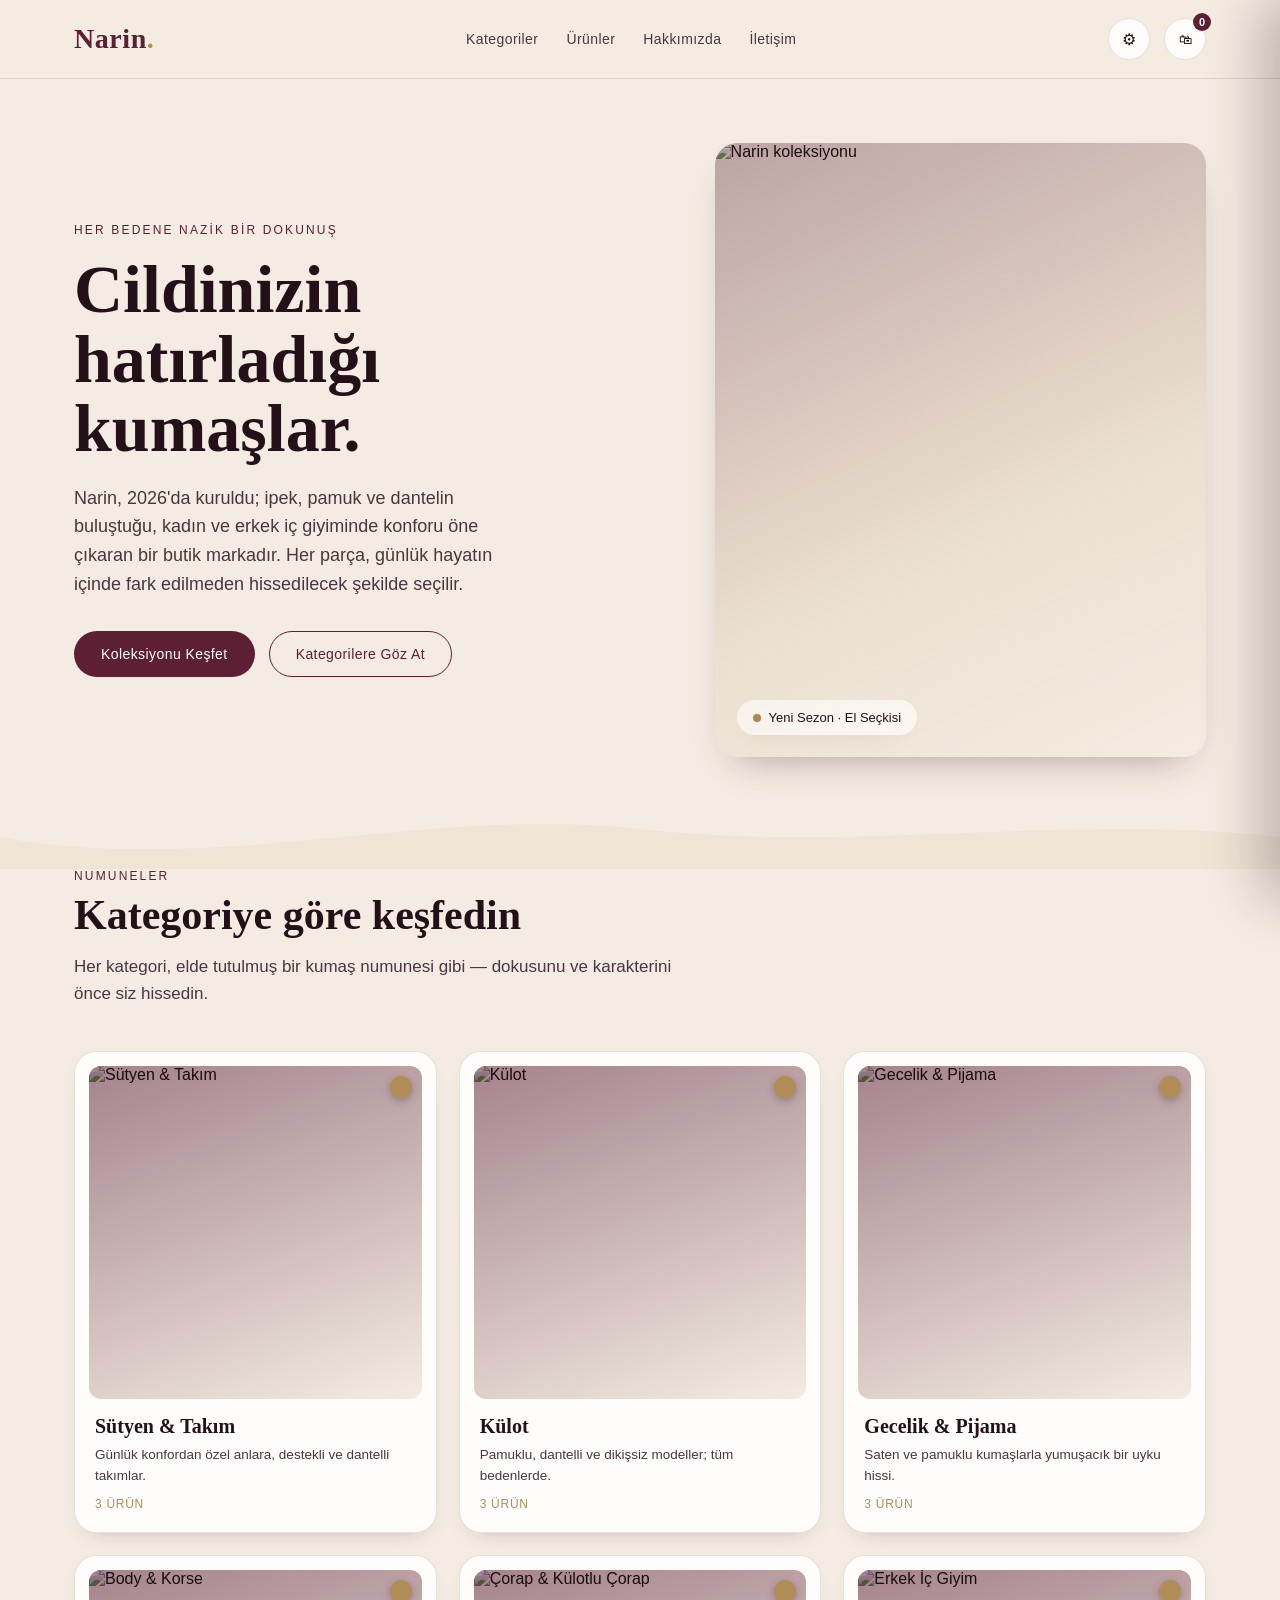
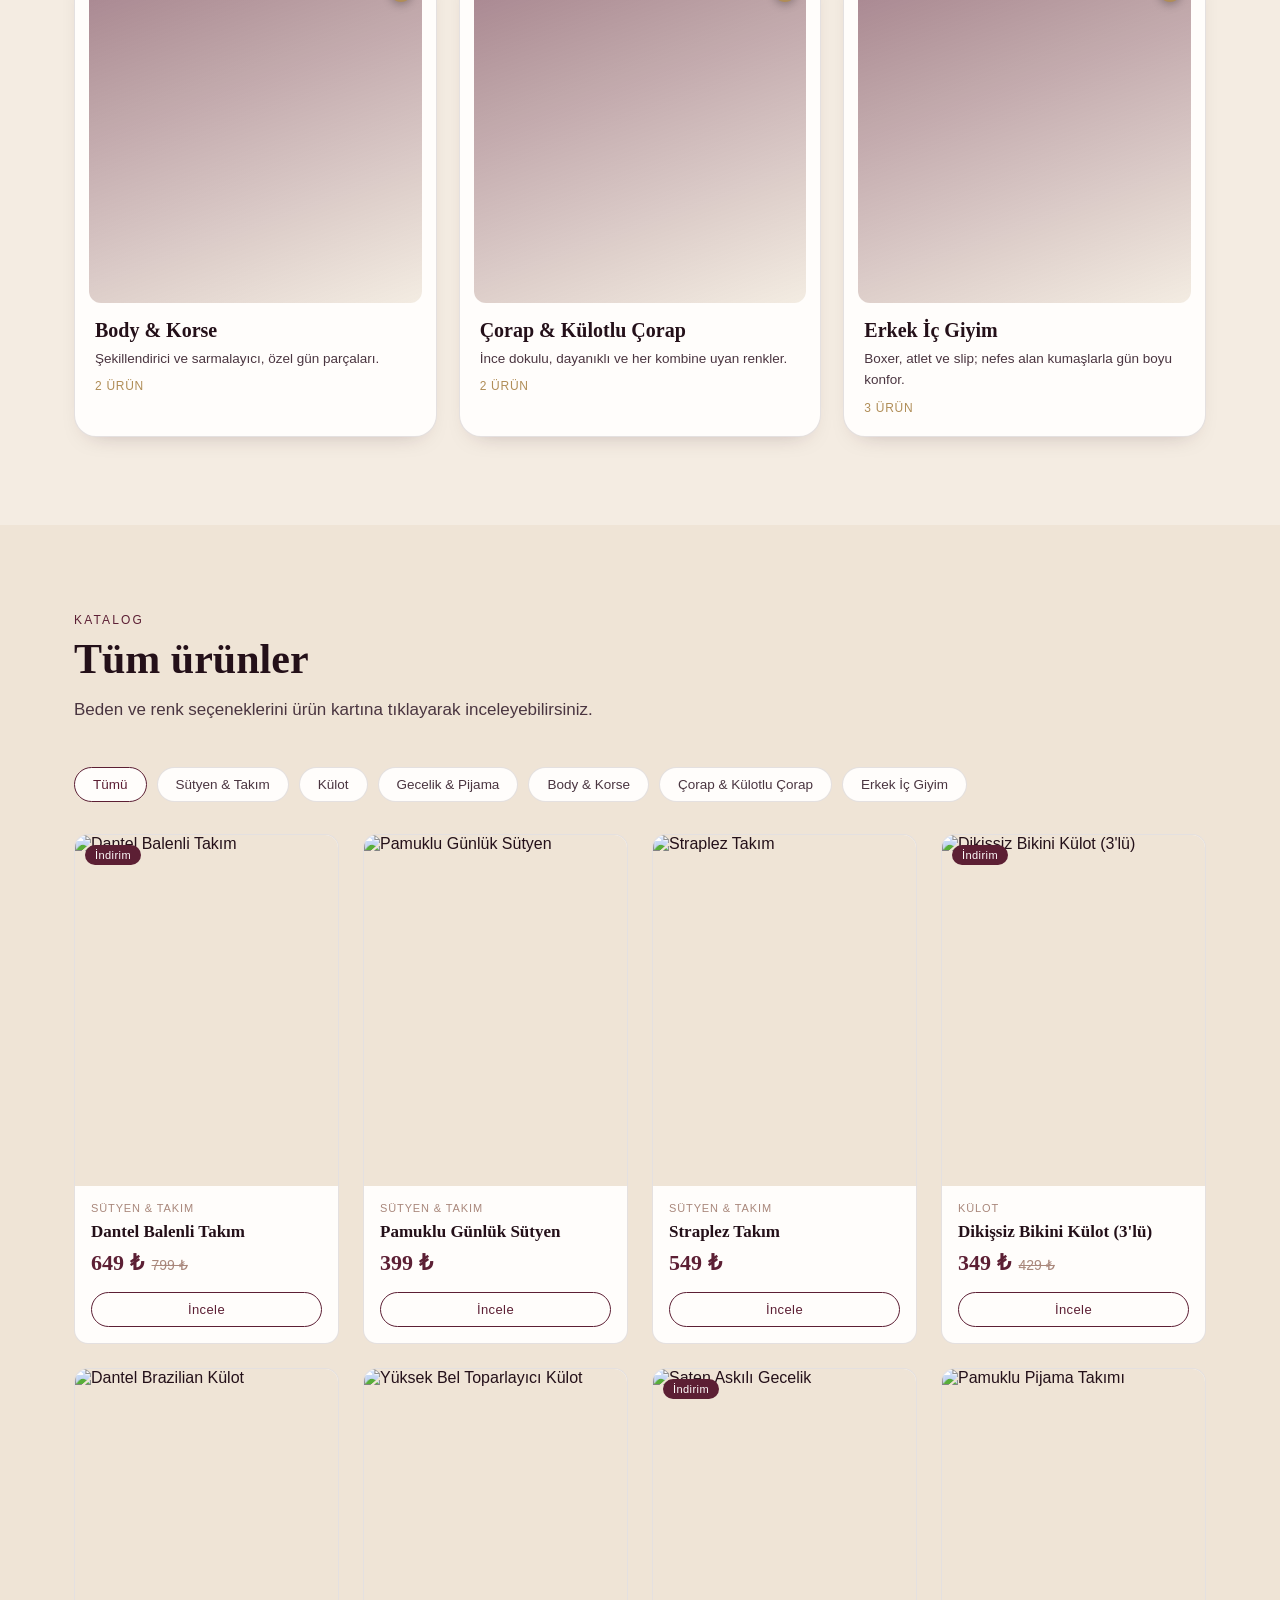
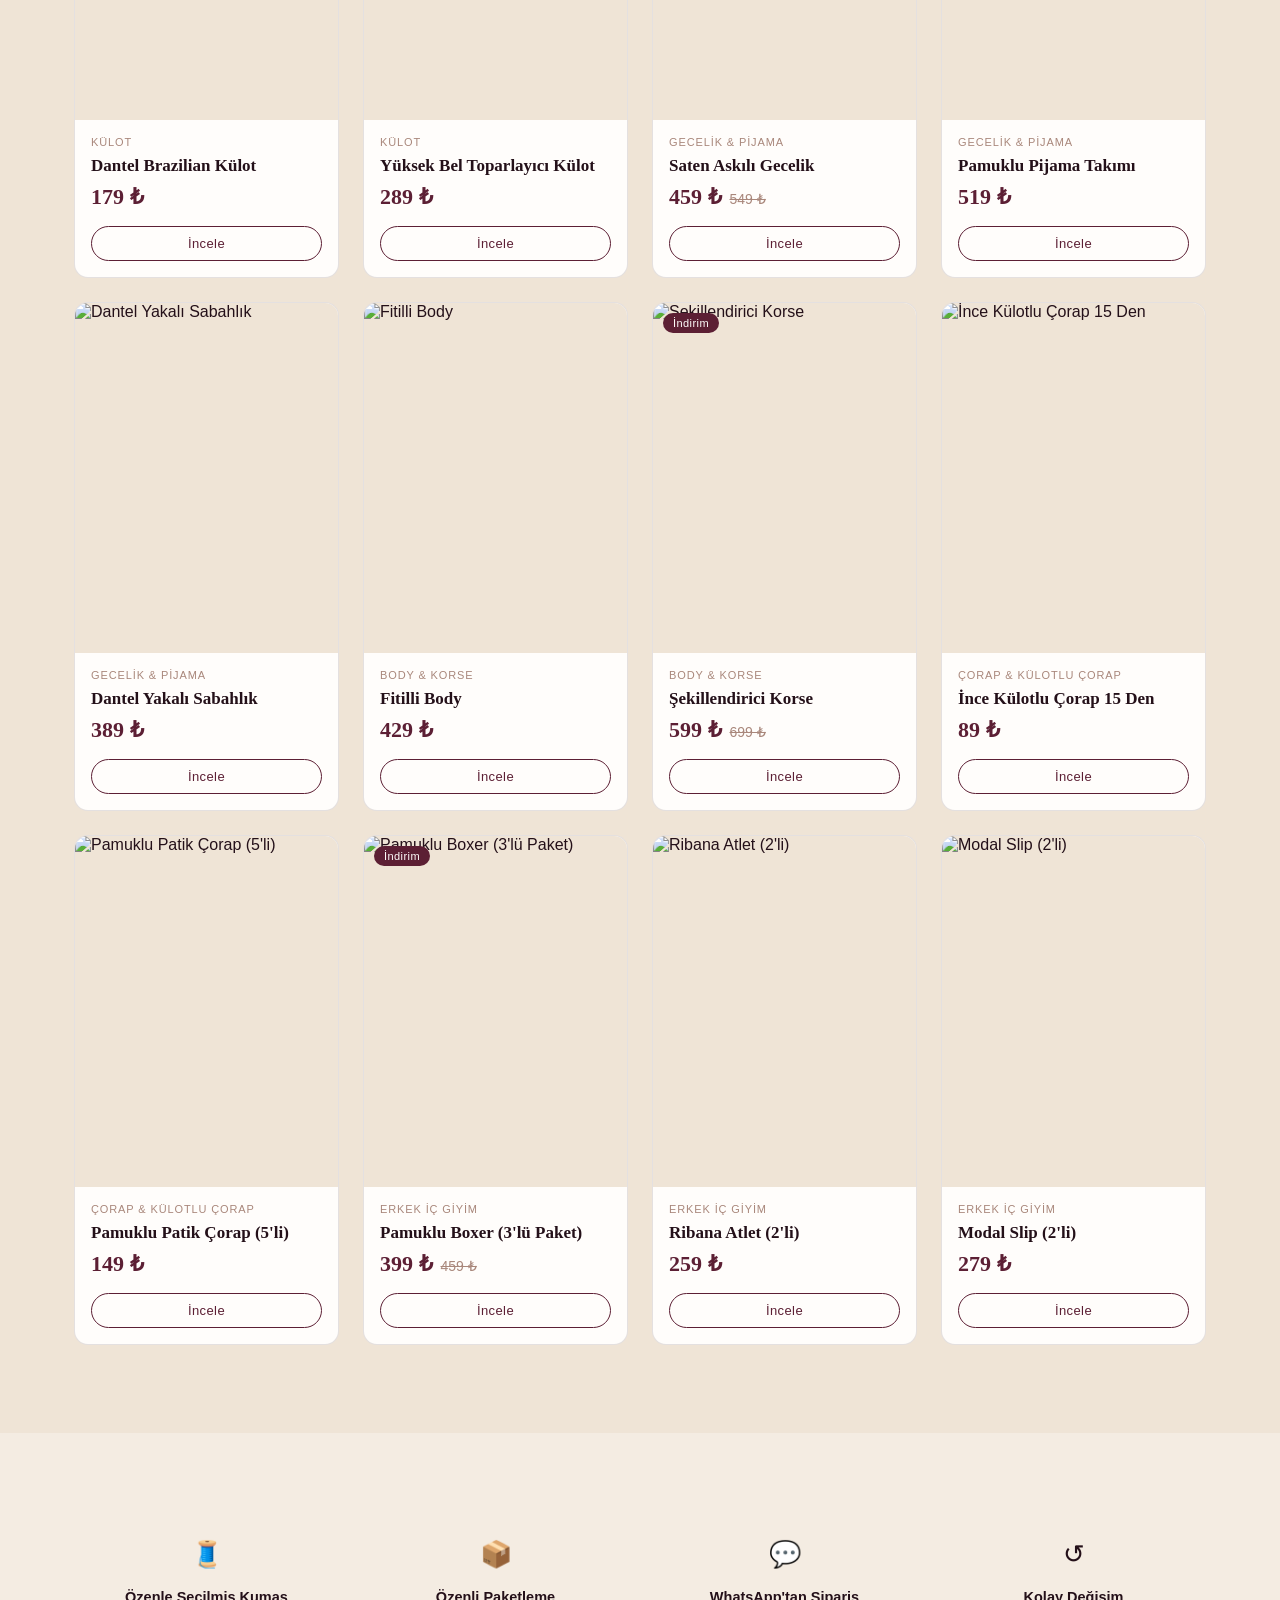
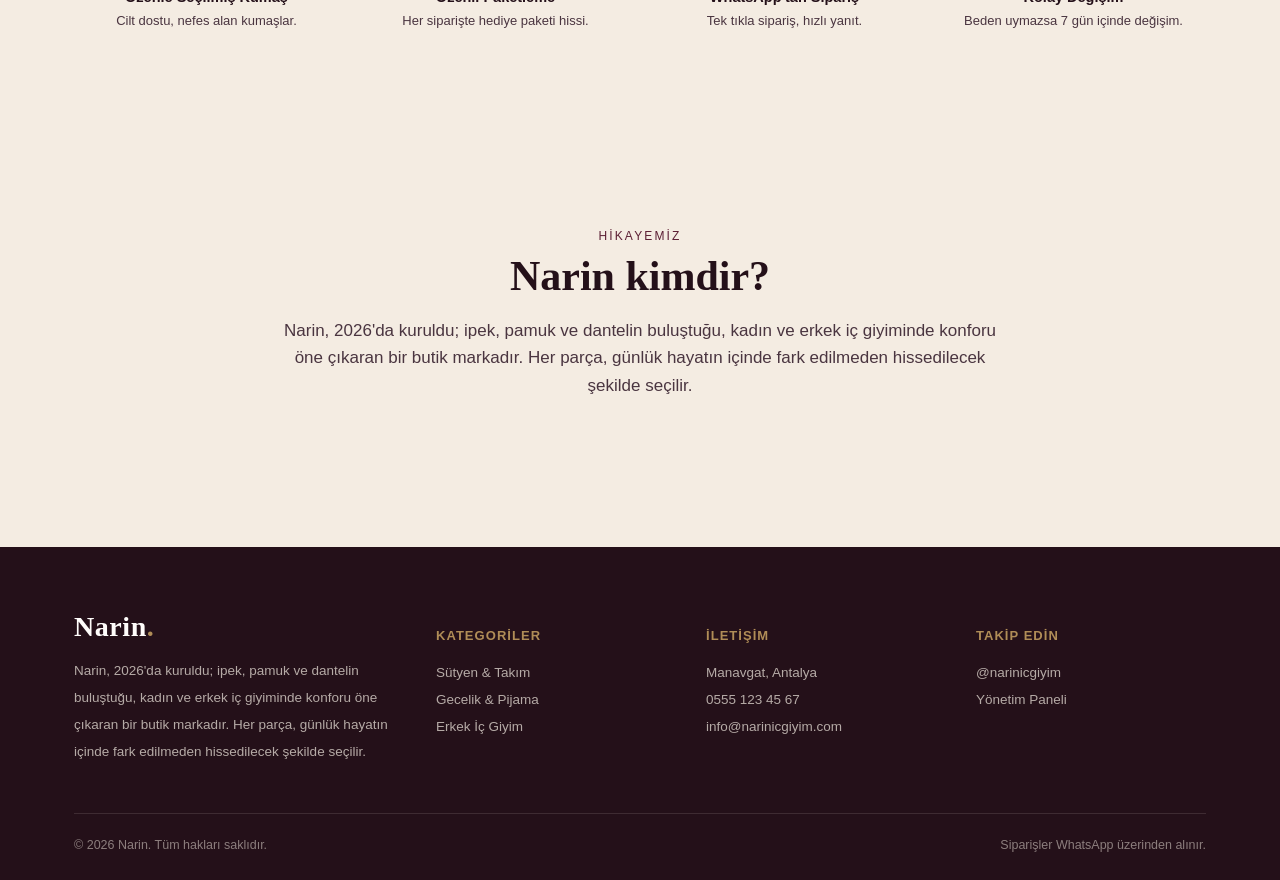
==== commit 83cc0fbb: "Add files via upload" ====
--- a/index.html
+++ b/index.html
@@ -1,158 +1,997 @@
 <!DOCTYPE html>
 <html lang="tr">
 <head>
-<meta charset="UTF-8" />
-<meta name="viewport" content="width=device-width, initial-scale=1.0" />
-<title>Nakış & Nine | Manavgat İç Giyim & Tuhafiye</title>
-<meta name="description" content="Manavgat, Antalya'da iç giyim ve tuhafiye mağazası. Sütyen, gecelik, çorap, iplik, iğne, düğme ve daha fazlası." />
+<meta charset="UTF-8">
+<meta name="viewport" content="width=device-width, initial-scale=1.0">
+<title>Narin — Her bedene nazik bir dokunuş</title>
+<meta name="description" content="Narin İç Giyim — sütyen, külot, gecelik, body, çorap ve erkek iç giyiminde konforu önceleyen butik marka.">
 <link rel="preconnect" href="https://fonts.googleapis.com">
-<link href="https://fonts.googleapis.com/css2?family=Fraunces:opsz,wght@9..144,400;9..144,600;9..144,700&family=Inter:wght@400;500;600;700&family=Space+Mono&display=swap" rel="stylesheet">
-<link rel="stylesheet" href="assets/css/style.css" />
+<link href="https://fonts.googleapis.com/css2?family=Cormorant+Garamond:wght@500;600;700&family=Jost:wght@400;500;600&display=swap" rel="stylesheet">
+<style>
+/* =========================================================
+   NARİN — Tasarım Sistemi
+   Palet: derin bordo, ekru, dut/mürdüm, mat altın, mürekkep siyahı
+   Tipografi: Cormorant Garamond (başlık) + Jost (gövde/etiket)
+   İmza öğe: "kumaş numunesi" kategori kartları + dalgalı kumaş ayırıcılar
+   ========================================================= */
+
+:root {
+  --wine: #5C1F34;
+  --wine-deep: #3A1322;
+  --plum: #6B3654;
+  --cream: #F4ECE2;
+  --cream-soft: #EFE4D6;
+  --taupe: #A9877B;
+  --gold: #B08D57;
+  --ink: #241019;
+  --ink-soft: #4A3540;
+  --line: rgba(36, 16, 25, 0.12);
+  --white: #FFFDFB;
+
+  --font-display: "Cormorant Garamond", serif;
+  --font-body: "Jost", sans-serif;
+
+  --radius-lg: 22px;
+  --radius-md: 14px;
+  --shadow-soft: 0 18px 40px -22px rgba(58, 19, 34, 0.45);
+  --shadow-card: 0 10px 24px -16px rgba(58, 19, 34, 0.35);
+}
+
+* { box-sizing: border-box; }
+html { scroll-behavior: smooth; }
+body {
+  margin: 0;
+  background: var(--cream);
+  color: var(--ink);
+  font-family: var(--font-body);
+  -webkit-font-smoothing: antialiased;
+}
+img { max-width: 100%; display: block; }
+a { color: inherit; text-decoration: none; }
+button { font-family: inherit; cursor: pointer; }
+::selection { background: var(--gold); color: var(--white); }
+
+@media (prefers-reduced-motion: reduce) {
+  * { animation-duration: 0.001ms !important; transition-duration: 0.001ms !important; }
+}
+
+.eyebrow {
+  font-family: var(--font-body);
+  text-transform: uppercase;
+  letter-spacing: 0.18em;
+  font-size: 12px;
+  color: var(--wine);
+  font-weight: 500;
+}
+h1, h2, h3 { font-family: var(--font-display); font-weight: 600; margin: 0; color: var(--ink); }
+h1 { font-size: clamp(38px, 6vw, 68px); line-height: 1.02; }
+h2 { font-size: clamp(28px, 4vw, 42px); line-height: 1.08; }
+h3 { font-size: 22px; }
+p { line-height: 1.6; color: var(--ink-soft); margin: 0; }
+
+.container { max-width: 1180px; margin: 0 auto; padding: 0 24px; }
+.section { padding: 88px 0; }
+.section-head { max-width: 620px; margin-bottom: 44px; }
+.section-head .eyebrow { display: block; margin-bottom: 10px; }
+.section-head p { margin-top: 14px; font-size: 17px; }
+
+/* ---------- Header ---------- */
+.site-header {
+  position: sticky; top: 0; z-index: 40;
+  background: rgba(244, 236, 226, 0.9);
+  backdrop-filter: blur(10px);
+  border-bottom: 1px solid var(--line);
+}
+.site-header .inner {
+  display: flex; align-items: center; justify-content: space-between;
+  padding: 18px 24px; max-width: 1180px; margin: 0 auto;
+}
+.logo { font-family: var(--font-display); font-size: 28px; font-weight: 700; color: var(--wine); letter-spacing: 0.02em; }
+.logo span { color: var(--gold); }
+.nav-links { display: flex; gap: 28px; list-style: none; margin: 0; padding: 0; }
+.nav-links a { font-size: 14px; letter-spacing: 0.03em; color: var(--ink-soft); transition: color .2s; }
+.nav-links a:hover { color: var(--wine); }
+.header-actions { display: flex; align-items: center; gap: 14px; }
+.icon-btn {
+  border: 1px solid var(--line); background: var(--white); border-radius: 999px;
+  width: 42px; height: 42px; display: flex; align-items: center; justify-content: center;
+  position: relative; transition: border-color .2s, transform .2s;
+}
+.icon-btn:hover { border-color: var(--wine); transform: translateY(-1px); }
+.cart-count {
+  position: absolute; top: -6px; right: -6px; background: var(--wine); color: var(--white);
+  font-size: 11px; min-width: 18px; height: 18px; border-radius: 999px;
+  display: flex; align-items: center; justify-content: center; font-family: var(--font-body); font-weight: 600;
+}
+.menu-toggle { display: none; }
+
+/* ---------- Hero ---------- */
+.hero {
+  position: relative; overflow: hidden;
+  padding: 64px 0 0;
+}
+.hero .inner {
+  max-width: 1180px; margin: 0 auto; padding: 0 24px;
+  display: grid; grid-template-columns: 1.1fr 0.9fr; gap: 40px; align-items: center;
+}
+.hero-copy .eyebrow { margin-bottom: 18px; display:block; }
+.hero-copy p { margin-top: 20px; font-size: 18px; max-width: 460px; }
+.hero-actions { display: flex; gap: 14px; margin-top: 32px; flex-wrap: wrap; }
+.hero-figure {
+  position: relative; border-radius: var(--radius-lg); overflow: hidden;
+  aspect-ratio: 4/5; box-shadow: var(--shadow-soft);
+}
+.hero-figure img {
+  width: 100%; height: 100%; object-fit: cover;
+  filter: grayscale(0.35) sepia(0.18) saturate(1.3);
+}
+.hero-figure::after {
+  content: ""; position: absolute; inset: 0;
+  background: linear-gradient(155deg, rgba(92,31,52,0.35), rgba(176,141,87,0.12) 60%, transparent);
+  mix-blend-mode: multiply;
+}
+.hero-tag {
+  position: absolute; left: 22px; bottom: 22px; background: var(--white);
+  padding: 10px 16px; border-radius: 999px; font-size: 13px; box-shadow: var(--shadow-card);
+  display: flex; align-items: center; gap: 8px;
+}
+.hero-tag::before { content: ""; width: 8px; height: 8px; border-radius: 50%; background: var(--gold); display: inline-block; }
+
+.drape-divider { width: 100%; height: 64px; display: block; margin-top: 48px; }
+
+/* ---------- Buttons ---------- */
+.btn {
+  display: inline-flex; align-items: center; justify-content: center; gap: 8px;
+  padding: 14px 26px; border-radius: 999px; font-size: 14px; letter-spacing: 0.03em;
+  border: 1px solid transparent; transition: transform .18s ease, box-shadow .18s ease, background .18s ease;
+  font-weight: 500;
+}
+.btn-primary { background: var(--wine); color: var(--white); }
+.btn-primary:hover { background: var(--wine-deep); transform: translateY(-1px); box-shadow: var(--shadow-card); }
+.btn-outline { background: transparent; border-color: var(--wine); color: var(--wine); }
+.btn-outline:hover { background: var(--wine); color: var(--white); }
+.btn-gold { background: var(--gold); color: var(--white); }
+.btn-gold:hover { background: #977540; }
+.btn-block { width: 100%; }
+.btn[disabled] { opacity: 0.5; cursor: not-allowed; }
+.btn-sm { padding: 9px 16px; font-size: 13px; }
+
+/* ---------- Kategori "kumaş numunesi" kartları ---------- */
+.swatch-grid {
+  display: grid; grid-template-columns: repeat(3, 1fr); gap: 22px;
+}
+.swatch-card {
+  position: relative; background: var(--white); border-radius: var(--radius-lg);
+  padding: 14px; box-shadow: var(--shadow-card); transition: transform .25s ease, box-shadow .25s ease;
+  border: 1px solid var(--line);
+}
+.swatch-card:hover { transform: translateY(-6px) rotate(-0.4deg); box-shadow: var(--shadow-soft); }
+.swatch-thumb {
+  aspect-ratio: 1/1; border-radius: 12px; overflow: hidden; position: relative;
+}
+.swatch-thumb img { width: 100%; height: 100%; object-fit: cover; filter: grayscale(0.4) sepia(0.15); }
+.swatch-thumb::after {
+  content: ""; position: absolute; inset: 0;
+  background: linear-gradient(160deg, rgba(92,31,52,0.55), rgba(176,141,87,0.15));
+  mix-blend-mode: multiply;
+}
+.swatch-pin { position: absolute; top: 10px; right: 10px; width: 22px; height: 22px; border-radius: 50%; background: var(--gold); box-shadow: 0 3px 8px rgba(0,0,0,0.25); z-index: 2; }
+.swatch-body { padding: 16px 6px 6px; }
+.swatch-body h3 { font-size: 20px; margin-bottom: 6px; }
+.swatch-body p { font-size: 13.5px; }
+.swatch-count { display: inline-block; margin-top: 10px; font-size: 12px; color: var(--gold); letter-spacing: 0.06em; text-transform: uppercase; }
+
+/* ---------- Ürün kartları ---------- */
+.filter-bar {
+  display: flex; gap: 10px; flex-wrap: wrap; margin-bottom: 32px;
+}
+.chip {
+  padding: 9px 18px; border-radius: 999px; border: 1px solid var(--line);
+  background: var(--white); font-size: 13.5px; color: var(--ink-soft); transition: all .18s;
+}
+.chip.active, .chip:hover { border-color: var(--wine); color: var(--wine); }
+
+.product-grid { display: grid; grid-template-columns: repeat(4, 1fr); gap: 24px; }
+.product-card {
+  background: var(--white); border-radius: var(--radius-md); overflow: hidden;
+  border: 1px solid var(--line); transition: box-shadow .2s, transform .2s;
+  display: flex; flex-direction: column;
+}
+.product-card:hover { box-shadow: var(--shadow-card); transform: translateY(-3px); }
+.product-thumb { position: relative; aspect-ratio: 3/4; overflow: hidden; background: var(--cream-soft); }
+.product-thumb img { width: 100%; height: 100%; object-fit: cover; transition: transform .5s ease; }
+.product-card:hover .product-thumb img { transform: scale(1.05); }
+.badge-sale {
+  position: absolute; top: 10px; left: 10px; background: var(--wine); color: var(--white);
+  font-size: 11px; padding: 4px 10px; border-radius: 999px; letter-spacing: 0.04em;
+}
+.badge-stock { position: absolute; top: 10px; right: 10px; background: var(--ink); color: var(--white); font-size: 11px; padding: 4px 10px; border-radius: 999px; }
+.product-info { padding: 16px; display: flex; flex-direction: column; gap: 8px; flex: 1; }
+.product-cat { font-size: 11px; text-transform: uppercase; letter-spacing: 0.08em; color: var(--taupe); }
+.product-info h3 { font-size: 17px; }
+.price-row { display: flex; align-items: baseline; gap: 8px; margin-top: auto; }
+.price { font-family: var(--font-display); font-size: 22px; font-weight: 700; color: var(--wine); }
+.price-old { font-size: 14px; color: var(--taupe); text-decoration: line-through; }
+.product-actions { margin-top: 8px; }
+
+/* ---------- Ürün detay modalı ---------- */
+.modal-overlay {
+  position: fixed; inset: 0; background: rgba(36,16,25,0.55); z-index: 90;
+  display: flex; align-items: center; justify-content: center; padding: 20px;
+  opacity: 0; pointer-events: none; transition: opacity .22s ease;
+}
+.modal-overlay.open { opacity: 1; pointer-events: auto; }
+.modal-box {
+  background: var(--white); border-radius: var(--radius-lg); max-width: 880px; width: 100%;
+  max-height: 88vh; overflow: auto; display: grid; grid-template-columns: 1fr 1fr;
+  transform: translateY(14px); transition: transform .22s ease;
+}
+.modal-overlay.open .modal-box { transform: translateY(0); }
+.modal-img { aspect-ratio: 3/4; overflow: hidden; }
+.modal-img img { width: 100%; height: 100%; object-fit: cover; }
+.modal-content { padding: 32px; position: relative; }
+.modal-close {
+  position: absolute; top: 16px; right: 16px; width: 34px; height: 34px; border-radius: 50%;
+  border: 1px solid var(--line); background: var(--white); display: flex; align-items: center; justify-content: center;
+}
+.option-group { margin-top: 18px; }
+.option-label { font-size: 12px; text-transform: uppercase; letter-spacing: 0.08em; color: var(--taupe); margin-bottom: 8px; display: block; }
+.option-pills { display: flex; gap: 8px; flex-wrap: wrap; }
+.pill {
+  padding: 7px 14px; border-radius: 999px; border: 1px solid var(--line); background: var(--white);
+  font-size: 13px; transition: all .15s;
+}
+.pill.active { background: var(--wine); border-color: var(--wine); color: var(--white); }
+.qty-row { display: flex; align-items: center; gap: 12px; margin-top: 20px; }
+.qty-control { display: flex; align-items: center; border: 1px solid var(--line); border-radius: 999px; overflow: hidden; }
+.qty-control button { background: var(--cream-soft); border: none; width: 34px; height: 34px; font-size: 16px; }
+.qty-control span { width: 34px; text-align: center; font-size: 14px; }
+
+/* ---------- Sepet çekmecesi ---------- */
+.cart-drawer {
+  position: fixed; top: 0; right: 0; height: 100vh; width: 420px; max-width: 92vw;
+  background: var(--white); z-index: 95; transform: translateX(100%); transition: transform .3s ease;
+  display: flex; flex-direction: column; box-shadow: -20px 0 50px rgba(36,16,25,0.25);
+}
+.cart-drawer.open { transform: translateX(0); }
+.cart-header { padding: 22px 24px; border-bottom: 1px solid var(--line); display: flex; justify-content: space-between; align-items: center; }
+.cart-items { flex: 1; overflow-y: auto; padding: 12px 24px; }
+.cart-item { display: flex; gap: 12px; padding: 14px 0; border-bottom: 1px solid var(--line); }
+.cart-item img { width: 68px; height: 84px; object-fit: cover; border-radius: 8px; }
+.cart-item-info { flex: 1; }
+.cart-item-info h4 { font-size: 14.5px; font-family: var(--font-body); font-weight: 600; margin: 0 0 4px; }
+.cart-item-meta { font-size: 12px; color: var(--taupe); }
+.cart-item-row { display: flex; justify-content: space-between; align-items: center; margin-top: 8px; }
+.cart-remove { font-size: 12px; color: var(--wine); text-decoration: underline; background: none; border: none; padding: 0; }
+.cart-empty { padding: 60px 20px; text-align: center; color: var(--taupe); }
+.cart-footer { padding: 20px 24px 26px; border-top: 1px solid var(--line); background: var(--cream-soft); }
+.cart-total-row { display: flex; justify-content: space-between; font-family: var(--font-display); font-size: 20px; font-weight: 700; margin-bottom: 14px; }
+.checkout-form { display: grid; gap: 10px; margin-bottom: 14px; }
+.checkout-form input, .checkout-form textarea {
+  width: 100%; padding: 11px 14px; border-radius: 10px; border: 1px solid var(--line); font-family: inherit; font-size: 13.5px; background: var(--white);
+}
+.checkout-form textarea { resize: vertical; min-height: 60px; }
+.overlay-dim {
+  position: fixed; inset: 0; background: rgba(36,16,25,0.4); z-index: 85;
+  opacity: 0; pointer-events: none; transition: opacity .25s;
+}
+.overlay-dim.open { opacity: 1; pointer-events: auto; }
+
+/* ---------- Bilgi şeridi / özellikler ---------- */
+.feature-strip { display: grid; grid-template-columns: repeat(4, 1fr); gap: 24px; }
+.feature-item { text-align: center; padding: 18px; }
+.feature-item .ico { font-size: 26px; margin-bottom: 10px; }
+.feature-item h4 { font-family: var(--font-body); font-size: 14.5px; font-weight: 600; margin-bottom: 6px; }
+.feature-item p { font-size: 13px; }
+
+/* ---------- Footer ---------- */
+.site-footer { background: var(--ink); color: var(--cream-soft); padding: 64px 0 28px; margin-top: 60px; }
+.footer-grid { display: grid; grid-template-columns: 1.4fr 1fr 1fr 1fr; gap: 40px; }
+.footer-grid h4 { font-family: var(--font-body); font-size: 13px; letter-spacing: 0.08em; text-transform: uppercase; margin-bottom: 16px; color: var(--gold); }
+.footer-grid p, .footer-grid a { font-size: 13.5px; color: rgba(244,236,226,0.7); line-height: 2; }
+.footer-grid a:hover { color: var(--white); }
+.footer-bottom { margin-top: 48px; padding-top: 24px; border-top: 1px solid rgba(244,236,226,0.12); font-size: 12.5px; color: rgba(244,236,226,0.5); display: flex; justify-content: space-between; flex-wrap: wrap; gap: 10px; }
+
+/* ---------- Toast ---------- */
+.toast {
+  position: fixed; bottom: 26px; left: 50%; transform: translateX(-50%) translateY(20px);
+  background: var(--ink); color: var(--white); padding: 14px 22px; border-radius: 999px;
+  font-size: 13.5px; z-index: 120; opacity: 0; pointer-events: none; transition: all .25s ease;
+  display: flex; align-items: center; gap: 8px;
+}
+.toast.show { opacity: 1; transform: translateX(-50%) translateY(0); }
+
+/* ---------- Admin ortak ---------- */
+.admin-body { background: var(--cream-soft); min-height: 100vh; }
+.admin-shell { display: grid; grid-template-columns: 240px 1fr; min-height: 100vh; }
+.admin-sidebar { background: var(--ink); color: var(--cream-soft); padding: 28px 20px; }
+.admin-sidebar .logo { color: var(--white); margin-bottom: 30px; display: block; }
+.admin-sidebar .logo span { color: var(--gold); }
+.admin-nav { list-style: none; padding: 0; margin: 0; display: flex; flex-direction: column; gap: 4px; }
+.admin-nav button {
+  width: 100%; text-align: left; background: none; border: none; color: rgba(244,236,226,0.75);
+  padding: 11px 14px; border-radius: 10px; font-size: 14px; transition: all .15s;
+}
+.admin-nav button:hover { background: rgba(255,255,255,0.06); color: var(--white); }
+.admin-nav button.active { background: var(--wine); color: var(--white); }
+.admin-main { padding: 34px 40px; }
+.admin-topbar { display: flex; justify-content: space-between; align-items: center; margin-bottom: 28px; }
+.admin-card { background: var(--white); border-radius: var(--radius-md); padding: 24px; box-shadow: var(--shadow-card); border: 1px solid var(--line); }
+.admin-grid { display: grid; grid-template-columns: repeat(4, 1fr); gap: 18px; margin-bottom: 30px; }
+.stat-card { background: var(--white); border-radius: var(--radius-md); padding: 20px; border: 1px solid var(--line); }
+.stat-card .n { font-family: var(--font-display); font-size: 32px; font-weight: 700; color: var(--wine); }
+.stat-card .l { font-size: 12.5px; color: var(--taupe); text-transform: uppercase; letter-spacing: 0.06em; }
+.data-table { width: 100%; border-collapse: collapse; }
+.data-table th { text-align: left; font-size: 12px; text-transform: uppercase; letter-spacing: 0.05em; color: var(--taupe); padding: 10px 12px; border-bottom: 1px solid var(--line); }
+.data-table td { padding: 12px; border-bottom: 1px solid var(--line); font-size: 14px; vertical-align: middle; }
+.data-table img { width: 44px; height: 56px; object-fit: cover; border-radius: 6px; }
+.table-actions { display: flex; gap: 8px; }
+.link-btn { background: none; border: none; font-size: 13px; color: var(--wine); text-decoration: underline; padding: 0; }
+.link-btn.danger { color: #A02525; }
+.form-grid { display: grid; grid-template-columns: 1fr 1fr; gap: 16px; }
+.form-field { display: flex; flex-direction: column; gap: 6px; margin-bottom: 4px; }
+.form-field label { font-size: 12.5px; color: var(--ink-soft); font-weight: 500; }
+.form-field input, .form-field select, .form-field textarea {
+  padding: 10px 12px; border-radius: 8px; border: 1px solid var(--line); font-family: inherit; font-size: 14px;
+}
+.form-field textarea { resize: vertical; min-height: 70px; }
+.form-span-2 { grid-column: span 2; }
+.login-screen { min-height: 100vh; display: flex; align-items: center; justify-content: center; background: var(--wine-deep); }
+.login-card { background: var(--white); border-radius: var(--radius-lg); padding: 44px; width: 380px; box-shadow: var(--shadow-soft); text-align: center; }
+.login-card h1 { font-size: 30px; margin-bottom: 6px; }
+.login-card p { margin-bottom: 24px; }
+.pill-badge { display: inline-block; padding: 4px 10px; border-radius: 999px; font-size: 11px; }
+.pill-badge.ok { background: #E4F0E4; color: #2C6B2C; }
+.pill-badge.low { background: #FBEAD8; color: #A0611E; }
+.pill-badge.out { background: #F8E1E1; color: #A02525; }
+.export-box textarea { width: 100%; min-height: 260px; font-family: monospace; font-size: 12px; border-radius: 10px; border: 1px solid var(--line); padding: 14px; }
+.notice-banner { background: #FBEAD8; border: 1px solid #E7C79B; color: #7A4B1B; padding: 14px 18px; border-radius: 12px; font-size: 13.5px; margin-bottom: 24px; line-height: 1.6; }
+
+/* ---------- Responsive ---------- */
+@media (max-width: 1020px) {
+  .product-grid { grid-template-columns: repeat(3, 1fr); }
+  .swatch-grid { grid-template-columns: repeat(2, 1fr); }
+  .admin-grid { grid-template-columns: repeat(2, 1fr); }
+  .footer-grid { grid-template-columns: 1fr 1fr; }
+}
+@media (max-width: 760px) {
+  .hero .inner { grid-template-columns: 1fr; }
+  .nav-links, .admin-sidebar { display: none; }
+  .product-grid { grid-template-columns: repeat(2, 1fr); }
+  .swatch-grid { grid-template-columns: 1fr 1fr; }
+  .modal-box { grid-template-columns: 1fr; }
+  .modal-img { aspect-ratio: 4/3; }
+  .admin-shell { grid-template-columns: 1fr; }
+  .form-grid { grid-template-columns: 1fr; }
+  .form-span-2 { grid-column: span 1; }
+  .feature-strip { grid-template-columns: 1fr 1fr; }
+  .footer-grid { grid-template-columns: 1fr; }
+  .cart-drawer { width: 100vw; }
+}
+
+</style>
 </head>
 <body>
 
 <header class="site-header">
-  <div class="wrap">
-    <a href="#" class="brand">
-      <span class="brand-mark" id="brandMark">N&N</span>
-      <span>
-        <span class="brand-name" id="brandName">Nakış & Nine</span><br />
-        <span class="brand-tagline" id="brandTagline">Manavgat</span>
-      </span>
-    </a>
-    <nav class="nav-links" id="navLinks">
-      <a href="#kategoriler">Kategoriler</a>
-      <a href="#urunler">Ürünler</a>
-      <a href="#hakkimizda">Hakkımızda</a>
-      <a href="#iletisim">İletişim</a>
+  <div class="inner">
+    <a href="#top" class="logo">Narin<span>.</span></a>
+    <nav>
+      <ul class="nav-links">
+        <li><a href="#kategoriler">Kategoriler</a></li>
+        <li><a href="#urunler">Ürünler</a></li>
+        <li><a href="#hakkimizda">Hakkımızda</a></li>
+        <li><a href="#iletisim">İletişim</a></li>
+      </ul>
     </nav>
     <div class="header-actions">
-      <a class="btn btn-whatsapp btn-sm" id="headerWhatsapp" href="#" target="_blank" rel="noopener">
-        WhatsApp
-      </a>
-      <button class="nav-toggle" id="navToggle" aria-label="Menüyü aç">☰</button>
+      <a class="icon-btn" href="admin.html" title="Yönetim Paneli" aria-label="Yönetim Paneli">⚙</a>
+      <button class="icon-btn" onclick="openCart()" aria-label="Sepeti aç">
+        🛍 <span class="cart-count">0</span>
+      </button>
     </div>
   </div>
 </header>
 
-<section class="hero">
-  <div class="wrap">
-    <div>
-      <span class="eyebrow">Manavgat Çarşısı · 1998'den beri</span>
-      <h1 class="hero-title" id="heroTitle">İğneden ipliğe, tenden tenine<br/><span class="accent">Manavgat'ın dikiş kutusu</span></h1>
-      <p class="hero-sub" id="heroSub">Konforlu iç giyimden düğmesine, fermuarına, dantelasına kadar; teyzenizin bile bulamadığı tuhafiye ürünleri Manavgat çarşısında sizi bekliyor.</p>
-      <div class="hero-actions">
-        <a href="#urunler" class="btn btn-primary">Ürünleri Keşfet</a>
-        <a href="#iletisim" class="btn btn-ghost">Mağazayı Ziyaret Et</a>
+<main id="top">
+  <!-- HERO -->
+  <section class="hero">
+    <div class="inner">
+      <div class="hero-copy">
+        <span class="eyebrow" data-brand-tagline>Her bedene nazik bir dokunuş</span>
+        <h1>Cildinizin<br>hatırladığı<br>kumaşlar.</h1>
+        <p data-brand-about>Narin, ipek, pamuk ve dantelin buluştuğu, kadın ve erkek iç giyiminde konforu öne çıkaran bir butik markadır.</p>
+        <div class="hero-actions">
+          <a href="#urunler" class="btn btn-primary">Koleksiyonu Keşfet</a>
+          <a href="#kategoriler" class="btn btn-outline">Kategorilere Göz At</a>
+        </div>
+      </div>
+      <div class="hero-figure">
+        <img id="heroImage" src="" alt="Narin koleksiyonu">
+        <span class="hero-tag">Yeni Sezon · El Seçkisi</span>
       </div>
     </div>
-    <div class="hero-visual">
-      <img src="https://images.unsplash.com/photo-1558769132-cb1aea458c5e?q=80&w=800&auto=format&fit=crop" alt="Tuhafiye ve iç giyim mağazası vitrini" />
-      <div class="hero-badge">
-        <span>🧵</span>
-        <span><strong id="catCount">5</strong>kategori, tek çatı altında</span>
-      </div>
+    <svg class="drape-divider" viewBox="0 0 1440 80" preserveAspectRatio="none">
+      <path d="M0,40 C240,90 480,0 720,30 C960,60 1200,10 1440,40 L1440,80 L0,80 Z" fill="#EFE4D6"></path>
+    </svg>
+  </section>
+
+  <!-- KATEGORİLER -->
+  <section class="section" id="kategoriler" style="padding-top:0;">
+    <div class="container">
+      <div class="section-head">
+        <span class="eyebrow">Numuneler</span>
+        <h2>Kategoriye göre keşfedin</h2>
+        <p>Her kategori, elde tutulmuş bir kumaş numunesi gibi — dokusunu ve karakterini önce siz hissedin.</p>
+      </div>
+      <div class="swatch-grid" id="categoryGrid"></div>
     </div>
+  </section>
+
+  <!-- ÜRÜNLER -->
+  <section class="section" id="urunler" style="background:var(--cream-soft);">
+    <div class="container">
+      <div class="section-head">
+        <span class="eyebrow">Katalog</span>
+        <h2>Tüm ürünler</h2>
+        <p>Beden ve renk seçeneklerini ürün kartına tıklayarak inceleyebilirsiniz.</p>
+      </div>
+      <div class="filter-bar" id="filterBar"></div>
+      <div class="product-grid" id="productGrid"></div>
+    </div>
+  </section>
+
+  <!-- ÖZELLİKLER -->
+  <section class="section">
+    <div class="container">
+      <div class="feature-strip">
+        <div class="feature-item"><div class="ico">🧵</div><h4>Özenle Seçilmiş Kumaş</h4><p>Cilt dostu, nefes alan kumaşlar.</p></div>
+        <div class="feature-item"><div class="ico">📦</div><h4>Özenli Paketleme</h4><p>Her siparişte hediye paketi hissi.</p></div>
+        <div class="feature-item"><div class="ico">💬</div><h4>WhatsApp'tan Sipariş</h4><p>Tek tıkla sipariş, hızlı yanıt.</p></div>
+        <div class="feature-item"><div class="ico">↺</div><h4>Kolay Değişim</h4><p>Beden uymazsa 7 gün içinde değişim.</p></div>
+      </div>
+    </div>
+  </section>
+
+  <!-- HAKKIMIZDA -->
+  <section class="section" id="hakkimizda">
+    <div class="container" style="max-width:760px; text-align:center;">
+      <span class="eyebrow">Hikayemiz</span>
+      <h2 style="margin-top:10px;">Narin kimdir?</h2>
+      <p style="margin-top:18px; font-size:17px;" data-brand-about>Narin, ipek, pamuk ve dantelin buluştuğu, kadın ve erkek iç giyiminde konforu öne çıkaran bir butik markadır.</p>
+    </div>
+  </section>
+</main>
+
+<!-- ÜRÜN DETAY MODALI -->
+<div class="modal-overlay" id="modalOverlay">
+  <div class="modal-box" id="modalBox"></div>
+</div>
+
+<!-- SEPET ÇEKMECESİ -->
+<div class="overlay-dim" id="overlayDim"></div>
+<aside class="cart-drawer" id="cartDrawer">
+  <div class="cart-header">
+    <h3>Sepetim</h3>
+    <button class="modal-close" onclick="closeCart()">✕</button>
   </div>
-</section>
-
-<hr class="stitch-divider" />
-
-<section class="section" id="kategoriler">
-  <div class="wrap">
-    <div class="section-head">
+  <div class="cart-items" id="cartItems"></div>
+  <div class="cart-footer">
+    <div class="cart-total-row"><span>Toplam</span><span id="cartTotal">0 ₺</span></div>
+    <div class="checkout-form">
+      <input type="text" id="custName" placeholder="Ad Soyad">
+      <input type="tel" id="custPhone" placeholder="Telefon">
+      <input type="text" id="custAddress" placeholder="Teslimat Adresi">
+      <textarea id="custNote" placeholder="Sipariş notu (beden/renk teyidi vb.) — opsiyonel"></textarea>
+    </div>
+    <button class="btn btn-gold btn-block" onclick="sendOrderToWhatsapp()">WhatsApp'tan Sipariş Ver</button>
+  </div>
+</aside>
+
+<footer class="site-footer" id="iletisim">
+  <div class="container">
+    <div class="footer-grid">
       <div>
-        <span class="eyebrow">Nereden başlasak</span>
-        <h2 class="section-title">Kategoriler</h2>
-      </div>
-      <p style="max-width:32ch;color:var(--ink-soft);font-size:0.9rem;margin:0;">Bir kategoriye dokunun, aşağıdaki ürün listesi otomatik filtrelensin.</p>
-    </div>
-    <div class="cat-row" id="categoryRow"></div>
-  </div>
-</section>
-
-<section class="section" id="urunler" style="padding-top:0;">
-  <div class="wrap">
-    <div class="section-head">
+        <div class="logo" style="color:var(--white); margin-bottom:14px;">Narin<span>.</span></div>
+        <p data-brand-about>Kadın ve erkek iç giyiminde konfor odaklı butik marka.</p>
+      </div>
       <div>
-        <span class="eyebrow">Vitrin</span>
-        <h2 class="section-title">Ürünlerimiz</h2>
-      </div>
-    </div>
-    <div class="filter-bar" id="filterBar"></div>
-    <div class="grid" id="productGrid"></div>
-    <div class="empty-state" id="emptyState" style="display:none;">Bu kategoride henüz ürün eklenmedi. Yakında burada olacak ✂️</div>
-  </div>
-</section>
-
-<section class="about-strip" id="hakkimizda">
-  <div class="wrap about-grid">
-    <div class="about-item">
-      <span class="num">01</span>
-      <h3>Yerel & Güvenilir</h3>
-      <p>Manavgat çarşısında yıllardır aynı vitrin, aynı güler yüz. Ürünü elinize alıp bakmak isterseniz kapımız açık.</p>
-    </div>
-    <div class="about-item">
-      <span class="num">02</span>
-      <h3>WhatsApp'tan Sipariş</h3>
-      <p>Beğendiğiniz ürünü tek tıkla WhatsApp'tan sorabilir, stok ve teslimat detayını anında öğrenebilirsiniz.</p>
-    </div>
-    <div class="about-item">
-      <span class="num">03</span>
-      <h3>Geniş Tuhafiye Reyonu</h3>
-      <p>İplikten fermuara, düğmeden dantelaya; el işi ve tamir için ihtiyacınız olan her küçük parça burada.</p>
-    </div>
-  </div>
-</section>
-
-<footer class="site-footer" id="iletisim">
-  <div class="wrap">
-    <div class="footer-grid">
-      <div class="footer-brand">
-        <span class="brand-name" id="footerBrandName">Nakış & Nine</span>
-        <p id="footerTagline">Manavgat'ın iç giyim ve tuhafiye adresi. Aradığınız düğmeden içliğe, mağazamızda bulamayacağınız çok az şey var.</p>
-      </div>
-      <div class="footer-col">
-        <h4>Mağaza</h4>
-        <p id="footerAddress">Manavgat, Antalya</p>
-        <p id="footerHours">Hafta içi 09:00–19:30</p>
-      </div>
-      <div class="footer-col">
+        <h4>Kategoriler</h4>
+        <p><a href="#urunler">Sütyen &amp; Takım</a></p>
+        <p><a href="#urunler">Gecelik &amp; Pijama</a></p>
+        <p><a href="#urunler">Erkek İç Giyim</a></p>
+      </div>
+      <div>
         <h4>İletişim</h4>
-        <a id="footerPhone" href="tel:0">Telefon</a>
-        <a id="footerWhatsapp" href="#" target="_blank" rel="noopener">WhatsApp'tan Yaz</a>
-        <a id="footerInstagram" href="#" target="_blank" rel="noopener">Instagram</a>
+        <p data-brand-address>Manavgat, Antalya</p>
+        <p data-brand-phone>0555 123 45 67</p>
+        <p data-brand-email>info@narinicgiyim.com</p>
+      </div>
+      <div>
+        <h4>Takip Edin</h4>
+        <p><a href="#" data-brand-instagram>@narinicgiyim</a></p>
+        <p><a href="admin.html">Yönetim Paneli</a></p>
       </div>
     </div>
     <div class="footer-bottom">
-      <span>© <span id="year"></span> <span id="footerYearBrand">Nakış & Nine</span>. Tüm hakları saklıdır.</span>
-      <a href="admin.html">Yönetim Paneli</a>
+      <span>© 2026 Narin. Tüm hakları saklıdır.</span>
+      <span>Siparişler WhatsApp üzerinden alınır.</span>
     </div>
   </div>
 </footer>
 
-<div class="modal-overlay" id="modalOverlay">
-  <div class="modal">
-    <button class="modal-close" id="modalClose" aria-label="Kapat">✕</button>
-    <div class="modal-img"><img id="modalImg" src="" alt="" /></div>
-    <div class="modal-info">
-      <span class="product-cat" id="modalCat"></span>
-      <h3 id="modalName"></h3>
-      <p class="desc" id="modalDesc"></p>
-      <div class="modal-price">
-        <span class="price-now" id="modalPrice"></span>
-        <span class="price-old" id="modalOldPrice"></span>
-      </div>
-      <span class="modal-stock" id="modalStock"></span>
-      <div class="modal-actions">
-        <a class="btn btn-whatsapp" id="modalWhatsapp" href="#" target="_blank" rel="noopener">WhatsApp'tan Sor</a>
-        <a class="btn btn-ghost" id="modalCall" href="tel:0">Ara</a>
-      </div>
-    </div>
-  </div>
-</div>
-
-<script src="assets/js/store-data.js"></script>
-<script src="assets/js/main.js"></script>
+<div class="toast" id="toast"></div>
+
+<script>
+/* =========================================================
+   NARİN — Veri Katmanı
+   Bu dosya sitenin "kalıcı" varsayılan verisidir (kategoriler,
+   ürünler, marka ayarları). Admin panelinden yapılan değişiklikler
+   tarayıcının localStorage'ına yazılır ve SADECE o tarayıcıda görünür.
+   Değişiklikleri tüm ziyaretçiler için KALICI yapmak için:
+   Admin Paneli → "Kodu Dışa Aktar" → çıkan kodu bu dosyadaki
+   NARIN_SEED nesnesiyle değiştirip GitHub'a push edin.
+   ========================================================= */
+
+const NARIN_SEED = {
+  brand: {
+    name: "Narin",
+    tagline: "Her bedene nazik bir dokunuş",
+    about:
+      "Narin, 2026'da kuruldu; ipek, pamuk ve dantelin buluştuğu, kadın ve erkek iç giyiminde konforu öne çıkaran bir butik markadır. Her parça, günlük hayatın içinde fark edilmeden hissedilecek şekilde seçilir.",
+    whatsappNumber: "905551234567",
+    instagram: "narinicgiyim",
+    address: "Manavgat, Antalya",
+    phone: "0555 123 45 67",
+    email: "info@narinicgiyim.com",
+    heroImage: "https://picsum.photos/seed/narin-hero/1600/1000"
+  },
+
+  categories: [
+    {
+      id: "sutyen-takim",
+      name: "Sütyen & Takım",
+      description: "Günlük konfordan özel anlara, destekli ve dantelli takımlar.",
+      swatch: "https://picsum.photos/seed/narin-cat-1/500/500"
+    },
+    {
+      id: "kulot",
+      name: "Külot",
+      description: "Pamuklu, dantelli ve dikişsiz modeller; tüm bedenlerde.",
+      swatch: "https://picsum.photos/seed/narin-cat-2/500/500"
+    },
+    {
+      id: "gecelik-pijama",
+      name: "Gecelik & Pijama",
+      description: "Saten ve pamuklu kumaşlarla yumuşacık bir uyku hissi.",
+      swatch: "https://picsum.photos/seed/narin-cat-3/500/500"
+    },
+    {
+      id: "body-korse",
+      name: "Body & Korse",
+      description: "Şekillendirici ve sarmalayıcı, özel gün parçaları.",
+      swatch: "https://picsum.photos/seed/narin-cat-4/500/500"
+    },
+    {
+      id: "corap",
+      name: "Çorap & Külotlu Çorap",
+      description: "İnce dokulu, dayanıklı ve her kombine uyan renkler.",
+      swatch: "https://picsum.photos/seed/narin-cat-5/500/500"
+    },
+    {
+      id: "erkek",
+      name: "Erkek İç Giyim",
+      description: "Boxer, atlet ve slip; nefes alan kumaşlarla gün boyu konfor.",
+      swatch: "https://picsum.photos/seed/narin-cat-6/500/500"
+    }
+  ],
+
+  products: [
+    // Sütyen & Takım
+    { id: "p001", categoryId: "sutyen-takim", name: "Dantel Balenli Takım", price: 649, oldPrice: 799, sizes: ["75B","80B","80C","85C"], colors: ["Siyah","Bordo"], stock: 18, description: "İnce dantel dokulu, hafif destekli balen sütyen ve uyumlu külot takımı.", image: "https://picsum.photos/seed/narin-p1/700/900", featured: true },
+    { id: "p002", categoryId: "sutyen-takim", name: "Pamuklu Günlük Sütyen", price: 399, oldPrice: null, sizes: ["75B","80B","85B","90C"], colors: ["Ten","Beyaz","Siyah"], stock: 32, description: "Dikişsiz kalıp, yumuşak pamuklu kumaş, tüm gün rahat kullanım.", image: "https://picsum.photos/seed/narin-p2/700/900", featured: false },
+    { id: "p003", categoryId: "sutyen-takim", name: "Straplez Takım", price: 549, oldPrice: null, sizes: ["80B","85B","90C"], colors: ["Ten"], stock: 12, description: "Kayık yaka ve askısız kıyafetlerle uyumlu, kaymaz silikonlu.", image: "https://picsum.photos/seed/narin-p3/700/900", featured: false },
+
+    // Külot
+    { id: "p004", categoryId: "kulot", name: "Dikişsiz Bikini Külot (3'lü)", price: 349, oldPrice: 429, sizes: ["S","M","L","XL"], colors: ["Karışık"], stock: 40, description: "Lazer kesim, iz yapmayan, nefes alan mikrofiber kumaş.", image: "https://picsum.photos/seed/narin-p4/700/900", featured: true },
+    { id: "p005", categoryId: "kulot", name: "Dantel Brazilian Külot", price: 179, oldPrice: null, sizes: ["S","M","L"], colors: ["Siyah","Ekru"], stock: 25, description: "Yanları dantel detaylı, yumuşak pamuklu iç yüzey.", image: "https://picsum.photos/seed/narin-p5/700/900", featured: false },
+    { id: "p006", categoryId: "kulot", name: "Yüksek Bel Toparlayıcı Külot", price: 289, oldPrice: null, sizes: ["M","L","XL","XXL"], colors: ["Ten","Siyah"], stock: 20, description: "Hafif toparlayıcı doku, göbek üzerinden yüksek kesim.", image: "https://picsum.photos/seed/narin-p6/700/900", featured: false },
+
+    // Gecelik & Pijama
+    { id: "p007", categoryId: "gecelik-pijama", name: "Saten Askılı Gecelik", price: 459, oldPrice: 549, sizes: ["S","M","L"], colors: ["Bordo","Zümrüt","Siyah"], stock: 15, description: "Kayan dökümlü saten kumaş, ince askı detayı.", image: "https://picsum.photos/seed/narin-p7/700/900", featured: true },
+    { id: "p008", categoryId: "gecelik-pijama", name: "Pamuklu Pijama Takımı", price: 519, oldPrice: null, sizes: ["S","M","L","XL"], colors: ["Lila","Gri"], stock: 22, description: "Uzun kollu üst ve pantolon, %100 pamuklu.", image: "https://picsum.photos/seed/narin-p8/700/900", featured: false },
+    { id: "p009", categoryId: "gecelik-pijama", name: "Dantel Yakalı Sabahlık", price: 389, oldPrice: null, sizes: ["S/M","L/XL"], colors: ["Krem"], stock: 10, description: "Kuşaklı, dantel yaka detaylı, hafif kumaş.", image: "https://picsum.photos/seed/narin-p9/700/900", featured: false },
+
+    // Body & Korse
+    { id: "p010", categoryId: "body-korse", name: "Fitilli Body", price: 429, oldPrice: null, sizes: ["S","M","L"], colors: ["Siyah","Beyaz"], stock: 14, description: "Vücut hatlarını saran, çıtçıtlı alt kapama.", image: "https://picsum.photos/seed/narin-p10/700/900", featured: false },
+    { id: "p011", categoryId: "body-korse", name: "Şekillendirici Korse", price: 599, oldPrice: 699, sizes: ["M","L","XL"], colors: ["Ten"], stock: 9, description: "Kanca kapamalı, orta seviye sıkılık, özel gün altı için ideal.", image: "https://picsum.photos/seed/narin-p11/700/900", featured: true },
+
+    // Çorap
+    { id: "p012", categoryId: "corap", name: "İnce Külotlu Çorap 15 Den", price: 89, oldPrice: null, sizes: ["S/M","L/XL"], colors: ["Ten","Siyah"], stock: 60, description: "Şeffaf doku, günlük ve şık kombinler için.", image: "https://picsum.photos/seed/narin-p12/700/900", featured: false },
+    { id: "p013", categoryId: "corap", name: "Pamuklu Patik Çorap (5'li)", price: 149, oldPrice: null, sizes: ["36-40","40-44"], colors: ["Karışık"], stock: 45, description: "Görünmez model, terletmeyen pamuklu karışım.", image: "https://picsum.photos/seed/narin-p13/700/900", featured: false },
+
+    // Erkek
+    { id: "p014", categoryId: "erkek", name: "Pamuklu Boxer (3'lü Paket)", price: 399, oldPrice: 459, sizes: ["M","L","XL","XXL"], colors: ["Karışık"], stock: 30, description: "Likralı pamuk, rahat kesim, nefes alan kumaş.", image: "https://picsum.photos/seed/narin-p14/700/900", featured: true },
+    { id: "p015", categoryId: "erkek", name: "Ribana Atlet (2'li)", price: 259, oldPrice: null, sizes: ["M","L","XL"], colors: ["Beyaz","Siyah"], stock: 28, description: "Esnek ribana kumaş, günlük kullanım için ideal.", image: "https://picsum.photos/seed/narin-p15/700/900", featured: false },
+    { id: "p016", categoryId: "erkek", name: "Modal Slip (2'li)", price: 279, oldPrice: null, sizes: ["S","M","L"], colors: ["Lacivert","Gri"], stock: 20, description: "Yumuşak modal kumaş, dikişsiz bacak ucu.", image: "https://picsum.photos/seed/narin-p16/700/900", featured: false }
+  ]
+};
+
+/* ---------- Depolama yardımcıları ---------- */
+const NarinStore = {
+  KEYS: { products: "narin_products", categories: "narin_categories", brand: "narin_brand", cart: "narin_cart" },
+
+  _read(key, fallback) {
+    try {
+      const raw = localStorage.getItem(key);
+      return raw ? JSON.parse(raw) : fallback;
+    } catch (e) {
+      console.error("Narin depolama okuma hatası:", e);
+      return fallback;
+    }
+  },
+  _write(key, value) {
+    try {
+      localStorage.setItem(key, JSON.stringify(value));
+      return true;
+    } catch (e) {
+      console.error("Narin depolama yazma hatası:", e);
+      return false;
+    }
+  },
+
+  getBrand() { return this._read(this.KEYS.brand, NARIN_SEED.brand); },
+  setBrand(b) { return this._write(this.KEYS.brand, b); },
+
+  getCategories() { return this._read(this.KEYS.categories, NARIN_SEED.categories); },
+  setCategories(c) { return this._write(this.KEYS.categories, c); },
+
+  getProducts() { return this._read(this.KEYS.products, NARIN_SEED.products); },
+  setProducts(p) { return this._write(this.KEYS.products, p); },
+
+  getCart() { return this._read(this.KEYS.cart, []); },
+  setCart(c) { return this._write(this.KEYS.cart, c); },
+
+  resetToDefaults() {
+    localStorage.removeItem(this.KEYS.products);
+    localStorage.removeItem(this.KEYS.categories);
+    localStorage.removeItem(this.KEYS.brand);
+  },
+
+  newId(prefix) {
+    return prefix + "_" + Date.now().toString(36) + Math.random().toString(36).slice(2, 6);
+  }
+};
+
+</script>
+<script>
+/* =========================================================
+   NARİN — Mağaza Mantığı
+   ========================================================= */
+
+const state = {
+  categories: NarinStore.getCategories(),
+  products: NarinStore.getProducts(),
+  brand: NarinStore.getBrand(),
+  cart: NarinStore.getCart(),
+  activeCategory: "all",
+  activeProduct: null,
+  selectedSize: null,
+  selectedColor: null
+};
+
+function money(n) {
+  return n.toLocaleString("tr-TR", { minimumFractionDigits: 0 }) + " ₺";
+}
+
+function toast(msg) {
+  const el = document.getElementById("toast");
+  el.textContent = msg;
+  el.classList.add("show");
+  clearTimeout(el._t);
+  el._t = setTimeout(() => el.classList.remove("show"), 2400);
+}
+
+/* ---------- Marka bilgilerini uygula ---------- */
+function applyBrand() {
+  document.querySelectorAll("[data-brand-name]").forEach(el => (el.textContent = state.brand.name));
+  document.querySelectorAll("[data-brand-tagline]").forEach(el => (el.textContent = state.brand.tagline));
+  document.querySelectorAll("[data-brand-about]").forEach(el => (el.textContent = state.brand.about));
+  document.querySelectorAll("[data-brand-phone]").forEach(el => (el.textContent = state.brand.phone));
+  document.querySelectorAll("[data-brand-email]").forEach(el => (el.textContent = state.brand.email));
+  document.querySelectorAll("[data-brand-address]").forEach(el => (el.textContent = state.brand.address));
+  document.querySelectorAll("[data-brand-instagram]").forEach(el => (el.textContent = "@" + state.brand.instagram));
+  const heroImg = document.getElementById("heroImage");
+  if (heroImg) heroImg.src = state.brand.heroImage;
+  document.title = state.brand.name + " — " + state.brand.tagline;
+}
+
+/* ---------- Kategori "kumaş numunesi" kartları ---------- */
+function renderCategories() {
+  const grid = document.getElementById("categoryGrid");
+  if (!grid) return;
+  grid.innerHTML = state.categories.map(cat => {
+    const count = state.products.filter(p => p.categoryId === cat.id).length;
+    return `
+      <a class="swatch-card" href="#urunler" data-cat="${cat.id}" onclick="filterCategory('${cat.id}')">
+        <div class="swatch-thumb"><span class="swatch-pin"></span><img src="${cat.swatch}" alt="${cat.name}" loading="lazy"></div>
+        <div class="swatch-body">
+          <h3>${cat.name}</h3>
+          <p>${cat.description}</p>
+          <span class="swatch-count">${count} ürün</span>
+        </div>
+      </a>`;
+  }).join("");
+
+  const filterBar = document.getElementById("filterBar");
+  if (filterBar) {
+    filterBar.innerHTML = `<button class="chip ${state.activeCategory === 'all' ? 'active' : ''}" onclick="filterCategory('all')">Tümü</button>` +
+      state.categories.map(c => `<button class="chip ${state.activeCategory === c.id ? 'active' : ''}" onclick="filterCategory('${c.id}')">${c.name}</button>`).join("");
+  }
+}
+
+function filterCategory(id) {
+  state.activeCategory = id;
+  renderCategories();
+  renderProducts();
+}
+window.filterCategory = filterCategory;
+
+/* ---------- Ürün ızgarası ---------- */
+function renderProducts() {
+  const grid = document.getElementById("productGrid");
+  if (!grid) return;
+  const list = state.activeCategory === "all"
+    ? state.products
+    : state.products.filter(p => p.categoryId === state.activeCategory);
+
+  if (!list.length) {
+    grid.innerHTML = `<p style="grid-column:1/-1;text-align:center;padding:40px 0;">Bu kategoride henüz ürün eklenmedi.</p>`;
+    return;
+  }
+
+  grid.innerHTML = list.map(p => {
+    const cat = state.categories.find(c => c.id === p.categoryId);
+    const stockBadge = p.stock === 0 ? `<span class="badge-stock">Tükendi</span>` : (p.stock <= 5 ? `<span class="badge-stock">Son ${p.stock}</span>` : "");
+    return `
+      <div class="product-card">
+        <div class="product-thumb" onclick="openProduct('${p.id}')" style="cursor:pointer">
+          ${p.oldPrice ? `<span class="badge-sale">İndirim</span>` : ""}
+          ${stockBadge}
+          <img src="${p.image}" alt="${p.name}" loading="lazy">
+        </div>
+        <div class="product-info">
+          <span class="product-cat">${cat ? cat.name : ""}</span>
+          <h3>${p.name}</h3>
+          <div class="price-row">
+            <span class="price">${money(p.price)}</span>
+            ${p.oldPrice ? `<span class="price-old">${money(p.oldPrice)}</span>` : ""}
+          </div>
+          <div class="product-actions">
+            <button class="btn btn-outline btn-sm btn-block" onclick="openProduct('${p.id}')">İncele</button>
+          </div>
+        </div>
+      </div>`;
+  }).join("");
+}
+
+/* ---------- Ürün detay modalı ---------- */
+function openProduct(id) {
+  const p = state.products.find(x => x.id === id);
+  if (!p) return;
+  state.activeProduct = p;
+  state.selectedSize = p.sizes[0] || null;
+  state.selectedColor = p.colors[0] || null;
+  renderModal();
+  document.getElementById("modalOverlay").classList.add("open");
+}
+window.openProduct = openProduct;
+
+function renderModal() {
+  const p = state.activeProduct;
+  if (!p) return;
+  const box = document.getElementById("modalBox");
+  box.innerHTML = `
+    <div class="modal-img"><img src="${p.image}" alt="${p.name}"></div>
+    <div class="modal-content">
+      <button class="modal-close" onclick="closeProduct()">✕</button>
+      <span class="eyebrow">${(state.categories.find(c => c.id === p.categoryId) || {}).name || ""}</span>
+      <h2 style="margin-top:8px;">${p.name}</h2>
+      <div class="price-row" style="margin-top:10px;">
+        <span class="price">${money(p.price)}</span>
+        ${p.oldPrice ? `<span class="price-old">${money(p.oldPrice)}</span>` : ""}
+      </div>
+      <p style="margin-top:14px;">${p.description}</p>
+
+      ${p.sizes && p.sizes.length ? `
+      <div class="option-group">
+        <span class="option-label">Beden</span>
+        <div class="option-pills" id="sizePills">
+          ${p.sizes.map(s => `<button class="pill ${s === state.selectedSize ? 'active' : ''}" onclick="selectSize('${s}')">${s}</button>`).join("")}
+        </div>
+      </div>` : ""}
+
+      ${p.colors && p.colors.length ? `
+      <div class="option-group">
+        <span class="option-label">Renk</span>
+        <div class="option-pills" id="colorPills">
+          ${p.colors.map(c => `<button class="pill ${c === state.selectedColor ? 'active' : ''}" onclick="selectColor('${c}')">${c}</button>`).join("")}
+        </div>
+      </div>` : ""}
+
+      <div class="qty-row">
+        <span class="option-label" style="margin:0;">Adet</span>
+        <div class="qty-control">
+          <button onclick="stepQty(-1)">−</button>
+          <span id="qtyVal">1</span>
+          <button onclick="stepQty(1)">+</button>
+        </div>
+      </div>
+
+      <div style="margin-top:24px;">
+        <button class="btn btn-primary btn-block" ${p.stock === 0 ? "disabled" : ""} onclick="addToCart()">
+          ${p.stock === 0 ? "Stokta Yok" : "Sepete Ekle"}
+        </button>
+      </div>
+    </div>`;
+  box.dataset.qty = "1";
+}
+
+function selectSize(s) { state.selectedSize = s; renderModal(); }
+function selectColor(c) { state.selectedColor = c; renderModal(); }
+window.selectSize = selectSize;
+window.selectColor = selectColor;
+
+function stepQty(delta) {
+  const box = document.getElementById("modalBox");
+  let q = parseInt(box.dataset.qty || "1", 10) + delta;
+  if (q < 1) q = 1;
+  box.dataset.qty = q;
+  document.getElementById("qtyVal").textContent = q;
+}
+window.stepQty = stepQty;
+
+function closeProduct() {
+  document.getElementById("modalOverlay").classList.remove("open");
+  state.activeProduct = null;
+}
+window.closeProduct = closeProduct;
+
+/* ---------- Sepet ---------- */
+function addToCart() {
+  const p = state.activeProduct;
+  const box = document.getElementById("modalBox");
+  const qty = parseInt(box.dataset.qty || "1", 10);
+  const key = p.id + "|" + state.selectedSize + "|" + state.selectedColor;
+  const existing = state.cart.find(i => i.key === key);
+  if (existing) {
+    existing.qty += qty;
+  } else {
+    state.cart.push({
+      key, id: p.id, name: p.name, price: p.price, image: p.image,
+      size: state.selectedSize, color: state.selectedColor, qty
+    });
+  }
+  NarinStore.setCart(state.cart);
+  renderCartBadge();
+  renderCart();
+  closeProduct();
+  toast(p.name + " sepete eklendi");
+  openCart();
+}
+window.addToCart = addToCart;
+
+function removeFromCart(key) {
+  state.cart = state.cart.filter(i => i.key !== key);
+  NarinStore.setCart(state.cart);
+  renderCartBadge();
+  renderCart();
+}
+window.removeFromCart = removeFromCart;
+
+function changeCartQty(key, delta) {
+  const item = state.cart.find(i => i.key === key);
+  if (!item) return;
+  item.qty += delta;
+  if (item.qty <= 0) {
+    state.cart = state.cart.filter(i => i.key !== key);
+  }
+  NarinStore.setCart(state.cart);
+  renderCartBadge();
+  renderCart();
+}
+window.changeCartQty = changeCartQty;
+
+function cartTotal() {
+  return state.cart.reduce((sum, i) => sum + i.price * i.qty, 0);
+}
+
+function renderCartBadge() {
+  const count = state.cart.reduce((s, i) => s + i.qty, 0);
+  document.querySelectorAll(".cart-count").forEach(el => (el.textContent = count));
+}
+
+function renderCart() {
+  const wrap = document.getElementById("cartItems");
+  if (!wrap) return;
+  if (!state.cart.length) {
+    wrap.innerHTML = `<div class="cart-empty">Sepetiniz henüz boş.<br>Ürünleri incelemeye ne dersiniz?</div>`;
+  } else {
+    wrap.innerHTML = state.cart.map(i => `
+      <div class="cart-item">
+        <img src="${i.image}" alt="${i.name}">
+        <div class="cart-item-info">
+          <h4>${i.name}</h4>
+          <div class="cart-item-meta">${[i.size, i.color].filter(Boolean).join(" · ")}</div>
+          <div class="cart-item-row">
+            <div class="qty-control">
+              <button onclick="changeCartQty('${i.key}', -1)">−</button>
+              <span>${i.qty}</span>
+              <button onclick="changeCartQty('${i.key}', 1)">+</button>
+            </div>
+            <strong>${money(i.price * i.qty)}</strong>
+          </div>
+          <button class="cart-remove" onclick="removeFromCart('${i.key}')">Kaldır</button>
+        </div>
+      </div>`).join("");
+  }
+  document.getElementById("cartTotal").textContent = money(cartTotal());
+}
+
+function openCart() {
+  document.getElementById("cartDrawer").classList.add("open");
+  document.getElementById("overlayDim").classList.add("open");
+}
+function closeCart() {
+  document.getElementById("cartDrawer").classList.remove("open");
+  document.getElementById("overlayDim").classList.remove("open");
+}
+window.openCart = openCart;
+window.closeCart = closeCart;
+
+/* ---------- WhatsApp sipariş hattı ---------- */
+function sendOrderToWhatsapp() {
+  if (!state.cart.length) {
+    toast("Sepetiniz boş");
+    return;
+  }
+  const name = document.getElementById("custName").value.trim();
+  const phone = document.getElementById("custPhone").value.trim();
+  const address = document.getElementById("custAddress").value.trim();
+  const note = document.getElementById("custNote").value.trim();
+
+  if (!name || !phone || !address) {
+    toast("Lütfen ad, telefon ve adres alanlarını doldurun");
+    return;
+  }
+
+  let msg = `Merhaba ${state.brand.name}, yeni bir siparişim var:%0A%0A`;
+  state.cart.forEach(i => {
+    msg += `• ${i.name} ${[i.size, i.color].filter(Boolean).join(" / ")} x${i.qty} — ${money(i.price * i.qty)}%0A`;
+  });
+  msg += `%0AToplam: ${money(cartTotal())}%0A%0A`;
+  msg += `Ad Soyad: ${name}%0ATelefon: ${phone}%0AAdres: ${address}%0A`;
+  if (note) msg += `Not: ${note}%0A`;
+
+  const url = `https://wa.me/${state.brand.whatsappNumber}?text=${msg}`;
+  window.open(url, "_blank");
+}
+window.sendOrderToWhatsapp = sendOrderToWhatsapp;
+
+/* ---------- Başlatma ---------- */
+document.addEventListener("DOMContentLoaded", () => {
+  applyBrand();
+  renderCategories();
+  renderProducts();
+  renderCartBadge();
+  renderCart();
+
+  const overlay = document.getElementById("modalOverlay");
+  if (overlay) overlay.addEventListener("click", e => { if (e.target === overlay) closeProduct(); });
+  const dim = document.getElementById("overlayDim");
+  if (dim) dim.addEventListener("click", closeCart);
+});
+
+</script>
 </body>
 </html>
